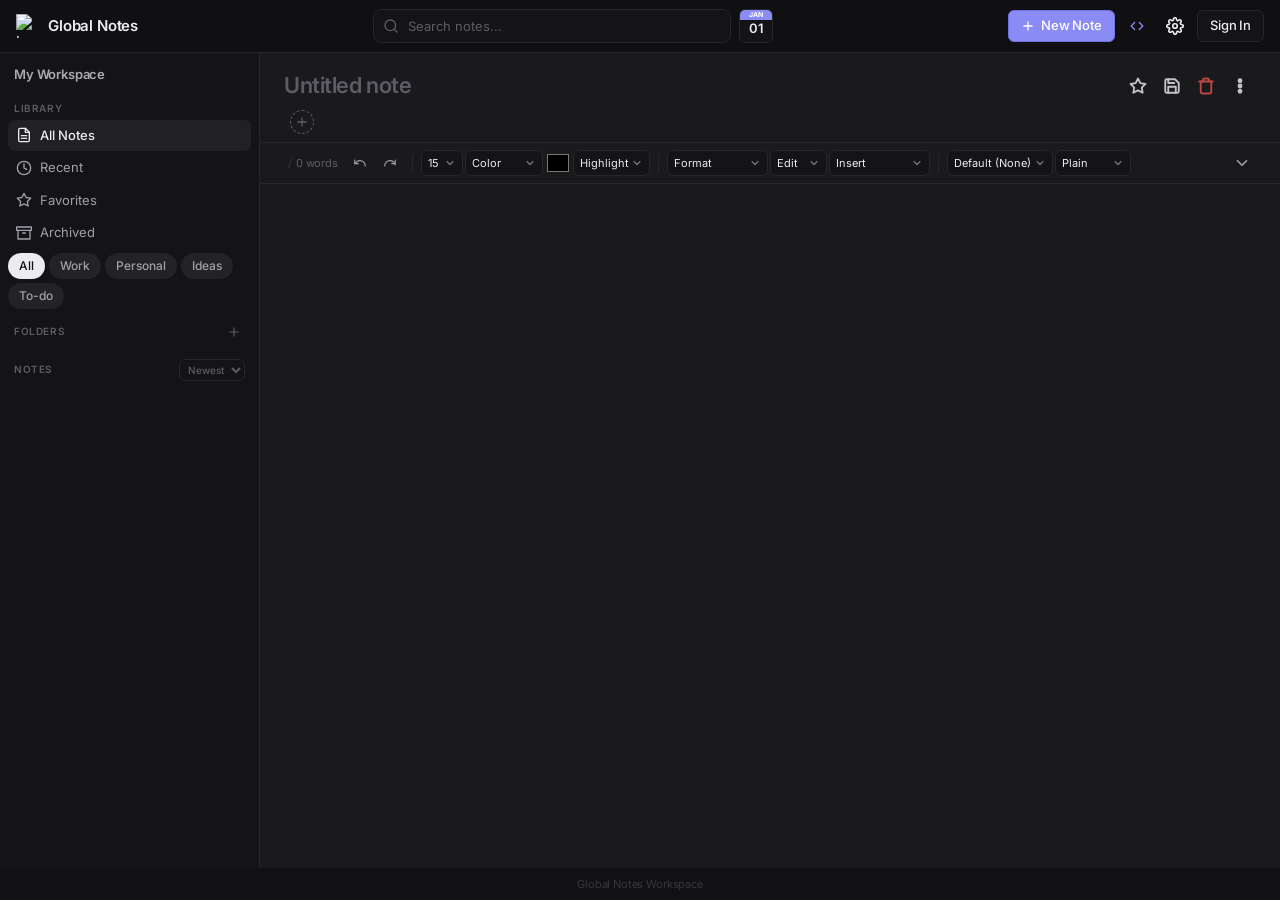
==== index.html @ 5d0c45ff "Enhance Code Workspace: Premium UI upgrade, keyboard shortcuts, and P… (#88) * Enhance Code Workspac" ====
<!DOCTYPE html>
<html lang="en">

<head>
  <meta charset="UTF-8" />
  <meta name="viewport" content="width=device-width, initial-scale=1" />
  <title>Global Notes Workspace</title>
  <link rel="preconnect" href="https://fonts.googleapis.com">
  <link rel="preconnect" href="https://fonts.gstatic.com" crossorigin>
  <link href="https://fonts.googleapis.com/css2?family=Inter:wght@300;400;500;600;700&display=swap" rel="stylesheet">
  <link rel="stylesheet" href="CSS/index.css?v=5.1" />
  <link rel="stylesheet" href="CSS/tagManager.css" />
  <link rel="stylesheet" href="CSS/footer.css" />
  <link rel="manifest" href="/manifest.json">

  <meta name="google-site-verification" content="WbUo_0T0kC4YmSlPrwLvwl-ez09WyeheFaD1YThQZqY" />
  <meta name="description"
    content="Global Notes Workspace - A powerful, offline-capable workspace for organizing your thoughts, notes, and ideas.">
  <meta name="keywords" content="notes, workspace, productivity, offline notes, organization">
  <meta name="author" content="Global Notes Workspace">
  <meta name="theme-color" content="#191919">

  <meta property="og:type" content="website">
  <meta property="og:url" content="https://global-notes-workspace.vercel.app/">
  <meta property="og:title" content="Global Notes Workspace">
  <meta property="og:description" content="A simple, powerful workspace for your thoughts. Designed for productivity.">
  <meta property="og:image" content="https://global-notes-workspace.vercel.app/assets/images/logo.png">
  <meta property="twitter:card" content="summary_large_image">

  <script>
    if (window.location.hostname === '0.0.0.0') {
      window.location.hostname = 'localhost';
    }
  </script>
</head>

<body>
  <!-- Overlay for mobile sidebar -->
  <div class="sidebar-overlay" id="sidebar-overlay"></div>

  <!-- ═══ HEADER ═══ -->
  <header class="app-header">
    <nav class="navbar">
      <!-- Left: Toggle + Brand -->
      <div class="navbar-left">
        <button class="btn ghost icon-only mobile-toggle" id="sidebar-toggle" aria-label="Toggle Menu">
          <svg class="icon" viewBox="0 0 24 24" fill="none" stroke="currentColor" stroke-width="2"
            stroke-linecap="round">
            <line x1="3" y1="12" x2="21" y2="12"></line>
            <line x1="3" y1="6" x2="21" y2="6"></line>
            <line x1="3" y1="18" x2="21" y2="18"></line>
          </svg>
        </button>
        <div class="brand">
          <img src="assets/images/logo.png" alt="Logo" class="logo-img" />
          <span class="brand-name">Global Notes</span>
        </div>
      </div>

      <!-- Center: Search -->
      <div class="navbar-center">
        <div class="search-container">
          <svg class="search-icon" viewBox="0 0 24 24" fill="none" stroke="currentColor" stroke-width="2"
            stroke-linecap="round">
            <circle cx="11" cy="11" r="8"></circle>
            <line x1="21" y1="21" x2="16.65" y2="16.65"></line>
          </svg>
          <input type="search" id="search" class="search-input" placeholder="Search notes..."
            aria-label="Search notes" />
        </div>
        <div class="date-filter smart-calendar-container" id="search-date-filter">
          <button class="calendar-icon-btn" id="calendar-toggle" aria-label="Toggle calendar">
            <div class="cal-icon-header" id="cal-icon-month">JAN</div>
            <div class="cal-icon-body" id="cal-icon-day">01</div>
          </button>
          <input type="date" id="date-filter" class="date-filter-input" aria-label="Filter by date" />
          <div class="smart-calendar-popup hidden" id="smart-calendar">
            <div class="real-time-date-display" id="real-time-date-display"></div>
            <div class="calendar-header">
              <button class="cal-nav-btn" id="cal-prev" aria-label="Previous month">&larr;</button>
              <span class="cal-current-month" id="cal-month-year">March 2026</span>
              <button class="cal-nav-btn" id="cal-next" aria-label="Next month">&rarr;</button>
            </div>
            <div class="calendar-grid" id="calendar-grid"></div>
            <div class="calendar-footer">
              <button class="btn tiny ghost" id="cal-today">Today</button>
              <button class="btn tiny ghost" id="clear-date">Clear</button>
            </div>
          </div>
        </div>
      </div>

      <!-- Right: Actions + Profile -->
      <div class="navbar-right">
        <button class="btn primary" id="new-note">
          <svg class="icon" viewBox="0 0 24 24" fill="none" stroke="currentColor" stroke-width="2.5"
            stroke-linecap="round" style="width:14px;height:14px;">
            <line x1="12" y1="5" x2="12" y2="19"></line>
            <line x1="5" y1="12" x2="19" y2="12"></line>
          </svg>
          <span class="btn-text">New Note</span>
        </button>

        <a href="HTML/code-workspace.html" class="btn ghost icon-only" id="nav-code" title="Code Workspace">
          <svg class="icon" viewBox="0 0 24 24" fill="none" stroke="currentColor" stroke-width="2.5"
            stroke-linecap="round" style="width:14px;height:14px;">
            <polyline points="16 18 22 12 16 6"></polyline>
            <polyline points="8 6 2 12 8 18"></polyline>
          </svg>
        </a>

        <!-- Preferences -->
        <div class="dropdown-wrapper" id="preferences-dropdown-wrapper">
          <button class="btn ghost icon-only" id="preferences-toggle" title="Settings" aria-label="Settings">
            <svg class="icon" viewBox="0 0 24 24" fill="none" stroke="currentColor" stroke-width="2"
              stroke-linecap="round">
              <circle cx="12" cy="12" r="3"></circle>
              <path
                d="M19.4 15a1.65 1.65 0 0 0 .33 1.82l.06.06a2 2 0 0 1 0 2.83 2 2 0 0 1-2.83 0l-.06-.06a1.65 1.65 0 0 0-1.82-.33 1.65 1.65 0 0 0-1 1.51V21a2 2 0 0 1-2 2 2 2 0 0 1-2-2v-.09A1.65 1.65 0 0 0 9 19.4a1.65 1.65 0 0 0-1.82.33l-.06.06a2 2 0 0 1-2.83 0 2 2 0 0 1 0-2.83l.06-.06a1.65 1.65 0 0 0 .33-1.82 1.65 1.65 0 0 0-1.51-1H3a2 2 0 0 1-2-2 2 2 0 0 1 2-2h.09A1.65 1.65 0 0 0 4.6 9a1.65 1.65 0 0 0-.33-1.82l-.06-.06a2 2 0 0 1 0-2.83 2 2 0 0 1 2.83 0l.06.06a1.65 1.65 0 0 0 1.82.33H9a1.65 1.65 0 0 0 1-1.51V3a2 2 0 0 1 2-2 2 2 0 0 1 2 2v.09a1.65 1.65 0 0 0 1 1.51 1.65 1.65 0 0 0 1.82-.33l.06-.06a2 2 0 0 1 2.83 0 2 2 0 0 1 0 2.83l-.06.06a1.65 1.65 0 0 0-.33 1.82V9a1.65 1.65 0 0 0 1.51 1H21a2 2 0 0 1 2 2 2 2 0 0 1-2 2h-.09a1.65 1.65 0 0 0-1.51 1z">
              </path>
            </svg>
          </button>
          <div class="dropdown-menu hidden" id="preferences-menu">
            <div class="dropdown-header">Preferences</div>
            <div class="dropdown-section">
              <label class="dropdown-label">Theme</label>
              <div class="theme-options-grid">
                <button class="theme-option active" data-value="amoled-dark" title="AMOLED Dark">
                  <span class="theme-check">&check;</span>
                  <span class="theme-name">Dark</span>
                </button>
                <button class="theme-option" data-value="nature-green" title="Purple Nature">
                  <span class="theme-check">&check;</span>
                  <span class="theme-name">Nature</span>
                </button>
                <button class="theme-option" data-value="corporate-gray" title="Midnight Professional">
                  <span class="theme-check">&check;</span>
                  <span class="theme-name">Midnight</span>
                </button>
                <button class="theme-option" data-value="minimal-white" title="Minimal White">
                  <span class="theme-check">&check;</span>
                  <span class="theme-name">White</span>
                </button>
              </div>
              <select id="theme-selector" class="hidden" aria-label="UI Theme">
                <option value="amoled-dark">AMOLED Dark</option>
                <option value="nature-green">Purple Nature</option>
                <option value="corporate-gray">Midnight Professional</option>
                <option value="minimal-white">Minimal White</option>
              </select>
            </div>
            <div class="dropdown-divider"></div>
            <div class="dropdown-section">
              <div class="toggle-row">
                <label for="auto-save-toggle" class="dropdown-label">Auto Save</label>
                <label class="toggle-switch" for="auto-save-toggle">
                  <input type="checkbox" id="auto-save-toggle">
                  <span class="toggle-slider"></span>
                </label>
              </div>
            </div>
          </div>
        </div>

        <!-- Profile / Auth -->
        <div class="auth-wrapper">
          <button class="btn secondary" id="login">Sign In</button>
          <div class="profile-dropdown-wrapper hidden" id="user-pill">
            <button class="profile-avatar-btn" id="profile-toggle">
              <img id="header-avatar" class="header-avatar"
                src="data:image/svg+xml,%3Csvg xmlns='http://www.w3.org/2000/svg' width='32' height='32' viewBox='0 0 24 24' fill='none' stroke='%236366f1' stroke-width='2'%3E%3Ccircle cx='12' cy='7' r='4'/%3E%3Cpath d='M20 21v-2a4 4 0 0 0-4-4H8a4 4 0 0 0-4 4v2'/%3E%3C/svg%3E"
                alt="Profile" />
            </button>
            <div class="dropdown-menu hidden" id="profile-menu">
              <div class="dropdown-header user-info">
                <span class="user-name-display" id="user-name"></span>
                <span class="user-role">Free Plan</span>
              </div>
              <div class="dropdown-divider"></div>
              <button class="dropdown-item" id="open-profile-modal">
                <svg class="icon" viewBox="0 0 24 24" fill="none" stroke="currentColor" stroke-width="2"
                  stroke-linecap="round">
                  <path d="M20 21v-2a4 4 0 0 0-4-4H8a4 4 0 0 0-4 4v2"></path>
                  <circle cx="12" cy="7" r="4"></circle>
                </svg>
                Profile Settings
              </button>
              <div class="dropdown-divider"></div>
              <button class="dropdown-item danger-text" id="logout">
                <svg class="icon" viewBox="0 0 24 24" fill="none" stroke="currentColor" stroke-width="2"
                  stroke-linecap="round">
                  <path d="M9 21H5a2 2 0 0 1-2-2V5a2 2 0 0 1 2-2h4"></path>
                  <polyline points="16 17 21 12 16 7"></polyline>
                  <line x1="21" y1="12" x2="9" y2="12"></line>
                </svg>
                Log Out
              </button>
            </div>
          </div>
        </div>
      </div>
    </nav>
  </header>

  <!-- ═══ MAIN LAYOUT ═══ -->
  <main class="layout">
    <!-- ─── SIDEBAR ─── -->
    <aside class="app-sidebar" id="app-sidebar">
      <div class="sidebar-header">
        <div class="sidebar-top-row">
          <span class="user-workspace-name">My Workspace</span>
          <button class="btn ghost icon-only mobile-close" id="sidebar-close" aria-label="Close sidebar">
            <svg class="icon" viewBox="0 0 24 24" fill="none" stroke="currentColor" stroke-width="2"
              stroke-linecap="round">
              <line x1="18" y1="6" x2="6" y2="18"></line>
              <line x1="6" y1="6" x2="18" y2="18"></line>
            </svg>
          </button>
        </div>
      </div>

      <!-- Library -->
      <div class="sidebar-section library-section">
        <div class="section-header">
          <span class="section-title">Library</span>
        </div>
        <ul class="library-list">
          <li class="library-item active" id="nav-all-notes">
            <button class="library-btn" title="All Notes">
              <svg class="library-icon" viewBox="0 0 24 24" fill="none" stroke="currentColor" stroke-width="2"
                stroke-linecap="round" stroke-linejoin="round">
                <path d="M14 2H6a2 2 0 0 0-2 2v16a2 2 0 0 0 2 2h12a2 2 0 0 0 2-2V8z"></path>
                <polyline points="14 2 14 8 20 8"></polyline>
                <line x1="16" y1="13" x2="8" y2="13"></line>
                <line x1="16" y1="17" x2="8" y2="17"></line>
              </svg>
              <span>All Notes</span>
            </button>
          </li>
          <li class="library-item" id="nav-recent">
            <button class="library-btn" title="Recent">
              <svg class="library-icon" viewBox="0 0 24 24" fill="none" stroke="currentColor" stroke-width="2"
                stroke-linecap="round" stroke-linejoin="round">
                <circle cx="12" cy="12" r="10"></circle>
                <polyline points="12 6 12 12 16 14"></polyline>
              </svg>
              <span>Recent</span>
            </button>
          </li>
          <li class="library-item" id="nav-favorites">
            <button class="library-btn" title="Favorites">
              <svg class="library-icon" viewBox="0 0 24 24" fill="none" stroke="currentColor" stroke-width="2"
                stroke-linecap="round" stroke-linejoin="round">
                <polygon
                  points="12 2 15.09 8.26 22 9.27 17 14.14 18.18 21.02 12 17.77 5.82 21.02 7 14.14 2 9.27 8.91 8.26 12 2">
                </polygon>
              </svg>
              <span>Favorites</span>
            </button>
          </li>
          <li class="library-item" id="nav-archived">
            <button class="library-btn" title="Archived">
              <svg class="library-icon" viewBox="0 0 24 24" fill="none" stroke="currentColor" stroke-width="2"
                stroke-linecap="round" stroke-linejoin="round">
                <path d="M21 8v13H3V8"></path>
                <path d="M1 3h22v5H1z"></path>
                <path d="M10 12h4"></path>
              </svg>
              <span>Archived</span>
            </button>
          </li>
        </ul>
      </div>

      <!-- Filter Chips (moved from header) -->
      <div class="sidebar-section filters-section">
        <div class="filters">
          <button class="chip active" data-filter="all" aria-pressed="true">All</button>
          <button class="chip" data-filter="work">Work</button>
          <button class="chip" data-filter="personal">Personal</button>
          <button class="chip" data-filter="ideas">Ideas</button>
          <button class="chip" data-filter="todo">To-do</button>
        </div>
      </div>

      <!-- Folders -->
      <div class="sidebar-section folders-section">
        <div class="section-header">
          <span class="section-title">Folders</span>
          <button class="folder-create-btn" id="create-folder" title="New Folder" aria-label="New Folder">
            <svg viewBox="0 0 24 24" fill="none" stroke="currentColor" stroke-width="2" stroke-linecap="round"
              stroke-linejoin="round" style="width:14px;height:14px;">
              <line x1="12" y1="5" x2="12" y2="19"></line>
              <line x1="5" y1="12" x2="19" y2="12"></line>
            </svg>
          </button>
        </div>
        <ul class="folders-list" id="folders-list"></ul>
      </div>

      <!-- Notes List -->
      <div class="sidebar-section notes-section">
        <div class="section-header">
          <span class="section-title">Notes</span>
          <select id="sort" class="sort-select" aria-label="Sort notes">
            <option value="updated-desc">Newest</option>
            <option value="updated-asc">Oldest</option>
            <option value="title-asc">A &rarr; Z</option>
            <option value="title-desc">Z &rarr; A</option>
          </select>
        </div>
        <ul class="notes-list" id="notes-list"></ul>
      </div>

      <div class="sidebar-resizer" id="sidebar-resizer"></div>
    </aside>

    <!-- ─── EDITOR ─── -->
    <section class="editor">
      <!-- Editor Header -->
      <div class="editor-header">
        <input type="text" class="title-input" id="title" placeholder="Untitled note" aria-label="Note title" />
        <div class="editor-header-actions">
          <button class="btn ghost icon-only" id="toggle-favorite" aria-label="Toggle favorite" title="Favorite">
            <svg class="icon" viewBox="0 0 24 24" fill="none" stroke="currentColor" stroke-width="2"
              stroke-linecap="round" stroke-linejoin="round">
              <polygon
                points="12 2 15.09 8.26 22 9.27 17 14.14 18.18 21.02 12 17.77 5.82 21.02 7 14.14 2 9.27 8.91 8.26 12 2">
              </polygon>
            </svg>
          </button>
          <button class="btn ghost icon-only" id="save-note" aria-label="Save note" title="Save">
            <svg class="icon" viewBox="0 0 24 24" fill="none" stroke="currentColor" stroke-width="2"
              stroke-linecap="round">
              <path d="M19 21H5a2 2 0 0 1-2-2V5a2 2 0 0 1 2-2h11l5 5v11a2 2 0 0 1-2 2z"></path>
              <polyline points="17 21 17 13 7 13 7 21"></polyline>
              <polyline points="7 3 7 8 15 8"></polyline>
            </svg>
          </button>
          <button class="btn ghost icon-only danger-text" id="delete-note-main" aria-label="Delete note" title="Delete">
            <svg class="icon" viewBox="0 0 24 24" fill="none" stroke="currentColor" stroke-width="2"
              stroke-linecap="round">
              <polyline points="3 6 5 6 21 6" />
              <path d="M19 6v14a2 2 0 0 1-2 2H7a2 2 0 0 1-2-2V6m3 0V4a2 2 0 0 1 2-2h4a2 2 0 0 1 2 2v2" />
            </svg>
          </button>
          <!-- Overflow Menu -->
          <div class="overflow-wrapper">
            <button class="btn ghost icon-only overflow-trigger" aria-label="More actions" title="More">
              <svg class="icon" viewBox="0 0 24 24" fill="currentColor">
                <circle cx="12" cy="5" r="2"></circle>
                <circle cx="12" cy="12" r="2"></circle>
                <circle cx="12" cy="19" r="2"></circle>
              </svg>
            </button>
            <div class="overflow-menu hidden">
              <!-- AI Quick Popover -->
              <div class="editor-quick-tool" id="editor-ai-tool">
                <button class="overflow-item" id="editor-ai-trigger">
                  <svg class="overflow-item-icon" viewBox="0 0 24 24" fill="currentColor">
                    <path
                      d="M12 2.5C12 2.5 13.5 7.5 17 9C13.5 10.5 12 15.5 12 15.5C12 15.5 10.5 10.5 7 9C10.5 7.5 12 2.5 12 2.5Z" />
                  </svg>
                  AI Assistant
                </button>
              </div>
              <!-- Mail Quick Popover -->
              <div class="editor-quick-tool" id="editor-mail-tool">
                <button class="overflow-item" id="editor-mail-trigger">
                  <svg class="overflow-item-icon" viewBox="0 0 24 24" fill="none" stroke="currentColor"
                    stroke-width="2">
                    <rect x="2" y="4" width="20" height="16" rx="3" />
                    <path d="m22 7-8.97 5.7a1.94 1.94 0 0 1-2.06 0L2 7" />
                  </svg>
                  Mail Writer
                </button>
              </div>
              <div class="overflow-divider"></div>
              <button class="overflow-item" id="share-note">
                <svg class="overflow-item-icon" viewBox="0 0 24 24" fill="none" stroke="currentColor" stroke-width="2"
                  stroke-linecap="round">
                  <circle cx="18" cy="5" r="3" />
                  <circle cx="6" cy="12" r="3" />
                  <circle cx="18" cy="19" r="3" />
                  <line x1="8.59" y1="13.51" x2="15.42" y2="17.49" />
                  <line x1="15.41" y1="6.51" x2="8.59" y2="10.49" />
                </svg>
                Share
              </button>
              <button class="overflow-item" id="duplicate-note">
                <svg class="overflow-item-icon" viewBox="0 0 24 24" fill="none" stroke="currentColor" stroke-width="2"
                  stroke-linecap="round">
                  <rect x="9" y="9" width="13" height="13" rx="2" />
                  <path d="M5 15H4a2 2 0 0 1-2-2V4a2 2 0 0 1 2-2h9a2 2 0 0 1 2 2v1" />
                </svg>
                Duplicate
              </button>
              <button class="overflow-item" id="export">
                <svg class="overflow-item-icon" viewBox="0 0 24 24" fill="none" stroke="currentColor" stroke-width="2"
                  stroke-linecap="round">
                  <path d="M21 15v4a2 2 0 0 1-2 2H5a2 2 0 0 1-2-2v-4" />
                  <polyline points="7 10 12 15 17 10" />
                  <line x1="12" y1="15" x2="12" y2="3" />
                </svg>
                Export
              </button>
              <div class="overflow-divider"></div>
              <button class="overflow-item danger" id="delete-note">
                <svg class="overflow-item-icon" viewBox="0 0 24 24" fill="none" stroke="currentColor" stroke-width="2"
                  stroke-linecap="round">
                  <polyline points="3 6 5 6 21 6" />
                  <path d="M19 6v14a2 2 0 0 1-2 2H7a2 2 0 0 1-2-2V6m3 0V4a2 2 0 0 1 2-2h4a2 2 0 0 1 2 2v2" />
                </svg>
                Delete
              </button>
            </div>
          </div>
        </div>
      </div>

      <!-- Tags Row -->
      <div class="editor-tags">
        <div class="tags-chips" id="tags"></div>
        <div class="tag-manager-container">
          <button class="circular" id="add-tag-btn" aria-label="Add tag" title="Add tag">
            <svg class="icon" style="width:14px;height:14px;" viewBox="0 0 24 24" fill="none" stroke="currentColor"
              stroke-width="2" stroke-linecap="round">
              <line x1="12" y1="5" x2="12" y2="19"></line>
              <line x1="5" y1="12" x2="19" y2="12"></line>
            </svg>
          </button>
          <div id="tag-menu" class="tag-menu-popover hidden">
            <div class="tag-menu-header">
              <input type="text" id="tag-search" placeholder="Search tags..." aria-label="Search tags"
                autocomplete="off">
            </div>
            <div class="tag-menu-list" id="tag-menu-list"></div>
            <div class="tag-menu-footer">
              <button class="btn tiny ghost full-width" id="create-new-tag-btn">+ Create new label</button>
            </div>
          </div>
        </div>
      </div>

      <!-- Formatting Toolbar -->
      <div class="editor-toolbar" aria-label="Formatting controls">
        <div class="toolbar-metadata">
          <span id="metadata-time" class="metadata-item"></span>
          <span class="metadata-divider">/</span>
          <span id="metadata-count" class="metadata-item">0 words</span>
        </div>
        <div class="toolbar-controls">
          <div class="toolbar-group">
            <button class="toolbar-btn" id="edit-undo" type="button" aria-label="Undo" title="Undo">
              <svg viewBox="0 0 24 24" fill="none" stroke="currentColor" stroke-width="2" stroke-linecap="round"
                style="width:14px;height:14px;">
                <path d="M3 7v6h6"></path>
                <path d="M21 17a9 9 0 0 0-9-9 9 9 0 0 0-6 2.3L3 13"></path>
              </svg>
            </button>
            <button class="toolbar-btn" id="edit-redo" type="button" aria-label="Redo" title="Redo">
              <svg viewBox="0 0 24 24" fill="none" stroke="currentColor" stroke-width="2" stroke-linecap="round"
                style="width:14px;height:14px;">
                <path d="M21 7v6h-6"></path>
                <path d="M3 17a9 9 0 0 1 9-9 9 9 0 0 1 6 2.3l3 4.7"></path>
              </svg>
            </button>
          </div>
          <div class="toolbar-divider"></div>
          <div class="toolbar-group">
            <select id="text-size" class="select tiny" aria-label="Text size">
              <option value="12">12</option>
              <option value="13">13</option>
              <option value="14">14</option>
              <option value="15" selected>15</option>
              <option value="16">16</option>
              <option value="18">18</option>
              <option value="20">20</option>
              <option value="24">24</option>
            </select>
            <select id="text-color" class="select tiny" aria-label="Text color">
              <option value="" selected>Color</option>
              <option value="#000000">Black</option>
              <option value="#2d3436">Dark gray</option>
              <option value="#ff6b6b">Red</option>
              <option value="#45b7d1">Blue</option>
              <option value="#96ceb4">Green</option>
              <option value="#dda0dd">Purple</option>
            </select>
            <input type="color" id="custom-text-color" class="color-picker-tiny" title="Custom color" />
            <select id="highlight-color" class="select tiny" aria-label="Highlight">
              <option value="" selected>Highlight</option>
              <option value="#FFFF00">Yellow</option>
              <option value="#39FF14">Green</option>
              <option value="#00FFFF">Cyan</option>
              <option value="#FF00FF">Magenta</option>
              <option value="#FF5F1F">Orange</option>
              <option value="#FF69B4">Pink</option>
            </select>
          </div>
          <div class="toolbar-divider"></div>
          <div class="toolbar-group">
            <select id="format-action" class="select tiny" aria-label="Format">
              <option value="">Format</option>
              <option value="bold">Bold</option>
              <option value="italic">Italic</option>
              <option value="underline">Underline</option>
              <option value="strikethrough">Strikethrough</option>
              <option value="alignLeft">Align Left</option>
              <option value="alignCenter">Align Center</option>
              <option value="alignRight">Align Right</option>
              <option value="bullet">Bullet List</option>
            </select>
            <select id="edit-action" class="select tiny" aria-label="Edit">
              <option value="">Edit</option>
              <option value="cut">Cut</option>
              <option value="copy">Copy</option>
              <option value="paste">Paste</option>
            </select>
            <select id="insert-action" class="select tiny" aria-label="Insert">
              <option value="">Insert</option>
              <option value="photo-video">Photo / Video</option>
              <option value="audio">Audio</option>
              <option value="file">File</option>
              <option value="sketch">Sketch</option>
              <option value="shapes">Shapes</option>
              <option value="table">Table</option>
            </select>
          </div>
          <div class="toolbar-divider"></div>
          <div class="toolbar-group">
            <select id="note-theme" class="select tiny" aria-label="Card theme">
              <option value="">Default (None)</option>
              <option value="classic-blue">Classic Blue</option>
              <option value="elegant-purple">Elegant Purple</option>
              <option value="forest-green">Forest Green</option>
              <option value="sunset-orange">Sunset Orange</option>
              <option value="ocean-teal">Ocean Teal</option>
              <option value="rose-gold">Rose Gold</option>
              <option value="slate-gray">Slate Gray</option>
              <option value="crimson-red">Crimson Red</option>
            </select>
            <select id="editor-pattern" class="select tiny" aria-label="Editor background">
              <option value="plain">Plain</option>
              <option value="lined">Lined</option>
              <option value="grid">Grid</option>
              <option value="dotted">Dotted</option>
              <option value="blueprint">Blueprint</option>
              <option value="sunset">Sunset</option>
              <option value="mint">Mint</option>
              <option value="lavender">Lavender</option>
            </select>
          </div>
          <input type="file" id="media-upload-input" accept="image/*,video/*" hidden />
          <input type="file" id="file-upload-input" hidden />
        </div>
        <button class="toolbar-btn toolbar-toggle-btn" id="toolbar-toggle" aria-label="Toggle toolbar">
          <svg class="icon toggle-icon" viewBox="0 0 24 24" fill="none" stroke="currentColor" stroke-width="2.5"
            stroke-linecap="round" stroke-linejoin="round">
            <polyline points="6 9 12 15 18 9"></polyline>
          </svg>
        </button>
      </div>

      <!-- Editor Body -->
      <div class="editor-body">
        <div id="content" class="editor-content content-input" contenteditable="true" role="textbox"
          aria-label="Note content" aria-multiline="true" data-pattern="plain"></div>
      </div>

      <!-- AI Popover (positioned relative to editor) -->
      <div class="editor-tool-popover" id="editor-ai-popover">
        <div class="editor-tool-popover-header">
          <span>AI Assistant</span>
          <button class="editor-tool-popover-close" data-close="editor-ai-popover" aria-label="Close">&times;</button>
        </div>
        <textarea id="editor-ai-prompt" class="editor-tool-input"
          placeholder="Ask AI to write, summarize, or explain..." rows="3"></textarea>
        <button class="editor-tool-generate-btn" id="editor-ai-generate-btn">
          <svg viewBox="0 0 24 24" fill="currentColor" style="width:12px;height:12px;">
            <path
              d="M12 2.5C12 2.5 13.5 7.5 17 9C13.5 10.5 12 15.5 12 15.5C12 15.5 10.5 10.5 7 9C10.5 7.5 12 2.5 12 2.5Z" />
          </svg>
          Generate
        </button>
      </div>
      <div class="editor-tool-popover" id="editor-mail-popover">
        <div class="editor-tool-popover-header">
          <span>Mail Writer</span>
          <button class="editor-tool-popover-close" data-close="editor-mail-popover" aria-label="Close">&times;</button>
        </div>
        <input type="email" id="editor-mail-sender" class="editor-tool-input editor-tool-input-sm"
          placeholder="Your Email" />
        <input type="email" id="editor-mail-recipient" class="editor-tool-input editor-tool-input-sm"
          placeholder="Recipient Email" />
        <textarea id="editor-mail-prompt" class="editor-tool-input" placeholder="What is this email about?"
          rows="3"></textarea>
        <button class="editor-tool-generate-btn" id="editor-mail-generate-btn">
          <svg viewBox="0 0 24 24" fill="none" stroke="currentColor" stroke-width="2.5" stroke-linecap="round"
            style="width:12px;height:12px;">
            <path d="M22 2L11 13M22 2l-7 20-4-9-9-4 20-7z" />
          </svg>
          Draft in Gmail
        </button>
      </div>
    </section>
  </main>

  <!-- ═══ MODALS ═══ -->

  <!-- Profile Modal -->
  <dialog id="profile-modal" class="modal">
    <div class="modal-content">
      <div class="modal-header">
        <h2>User Profile</h2>
        <button class="btn-icon close-modal" aria-label="Close">&times;</button>
      </div>
      <div class="profile-body">
        <div class="profile-header">
          <div class="avatar-wrapper">
            <img id="profile-avatar-large"
              src="data:image/svg+xml,%3Csvg xmlns='http://www.w3.org/2000/svg' width='80' height='80' viewBox='0 0 24 24' fill='none' stroke='%236366f1' stroke-width='1.5'%3E%3Ccircle cx='12' cy='7' r='4'/%3E%3Cpath d='M20 21v-2a4 4 0 0 0-4-4H8a4 4 0 0 0-4 4v2'/%3E%3C/svg%3E"
              alt="Avatar" class="profile-avatar-large">
            <button class="btn tiny secondary" id="change-avatar-btn">Change</button>
            <input type="file" id="avatar-upload" accept="image/*" hidden>
          </div>
          <div class="profile-info">
            <h3 id="profile-username"></h3>
            <span class="member-since" id="member-since">Joined: March 2026</span>
          </div>
        </div>
        <div class="stats-grid">
          <div class="stat-card">
            <span class="stat-value" id="stat-total-notes">0</span>
            <span class="stat-label">Total Notes</span>
          </div>
          <div class="stat-card">
            <span class="stat-value" id="stat-words">0</span>
            <span class="stat-label">Words Written</span>
          </div>
          <div class="stat-card">
            <span class="stat-value" id="stat-last-active">Never</span>
            <span class="stat-label">Last Active</span>
          </div>
        </div>
      </div>
    </div>
  </dialog>

  <!-- Audio Recorder Modal -->
  <dialog id="audio-modal" class="modal">
    <div class="modal-content">
      <div class="modal-header">
        <h2>Record Audio</h2>
        <button class="btn-icon close-modal">&times;</button>
      </div>
      <div class="audio-body">
        <div class="audio-visualizer" id="audio-visualizer">
          <div class="wave"></div>
          <div class="wave"></div>
          <div class="wave"></div>
          <div class="wave"></div>
          <div class="wave"></div>
          <div class="wave"></div>
          <div class="wave"></div>
          <div class="wave"></div>
        </div>
        <div class="audio-controls">
          <button class="btn primary" id="start-record-btn">Record</button>
          <button class="btn danger" id="stop-record-btn" disabled>Stop</button>
        </div>
        <div class="audio-status" id="audio-status">Ready to record</div>
      </div>
      <div class="modal-footer">
        <button class="btn secondary close-modal">Cancel</button>
        <button class="btn primary" id="save-audio-btn" disabled>Insert Audio</button>
      </div>
    </div>
  </dialog>

  <!-- Sketch Pad Modal -->
  <dialog id="sketch-modal" class="modal large">
    <div class="modal-content">
      <div class="modal-header">
        <h2>Add Sketch</h2>
        <button class="btn-icon close-modal">&times;</button>
      </div>
      <div class="sketch-body">
        <canvas id="sketch-canvas" width="600" height="400"></canvas>
        <div class="sketch-tools">
          <button class="btn tiny active" id="tool-pen">Pen</button>
          <button class="btn tiny" id="tool-eraser">Eraser</button>
          <div class="divider-vertical"></div>
          <button class="btn tiny" id="sketch-undo" title="Undo">&larrhk;</button>
          <button class="btn tiny" id="sketch-redo" title="Redo">&rarrhk;</button>
          <div class="divider-vertical"></div>
          <input type="color" id="sketch-color" value="#000000" title="Color">
          <input type="range" id="sketch-size" min="1" max="20" value="2" title="Size">
          <button class="btn tiny danger" id="tool-clear">Clear</button>
        </div>
      </div>
      <div class="modal-footer">
        <button class="btn secondary close-modal">Cancel</button>
        <button class="btn primary" id="save-sketch-btn">Insert Sketch</button>
      </div>
    </div>
  </dialog>

  <!-- Shapes Modal -->
  <dialog id="shapes-modal" class="modal">
    <div class="modal-content">
      <div class="modal-header">
        <h2>Insert Shape</h2>
        <button class="btn-icon close-modal">&times;</button>
      </div>
      <div class="shapes-body">
        <div class="shapes-grid">
          <button class="shape-btn" data-shape="rectangle" aria-label="Rectangle">
            <svg viewBox="0 0 24 24" width="24" height="24">
              <rect x="3" y="5" width="18" height="14" rx="2" stroke="currentColor" fill="none" stroke-width="2" />
            </svg>
            <span>Rectangle</span>
          </button>
          <button class="shape-btn" data-shape="circle" aria-label="Circle">
            <svg viewBox="0 0 24 24" width="24" height="24">
              <circle cx="12" cy="12" r="9" stroke="currentColor" fill="none" stroke-width="2" />
            </svg>
            <span>Circle</span>
          </button>
          <button class="shape-btn" data-shape="triangle" aria-label="Triangle">
            <svg viewBox="0 0 24 24" width="24" height="24">
              <path d="M12 4L21 20H3L12 4Z" stroke="currentColor" fill="none" stroke-width="2" />
            </svg>
            <span>Triangle</span>
          </button>
          <button class="shape-btn" data-shape="star" aria-label="Star">
            <svg viewBox="0 0 24 24" width="24" height="24">
              <path d="M12 2L15.09 8.26L22 9.27L17 14.14L18.18 21.02L12 17.77L5.82 21.02L7 14.14L2 9.27L8.91 8.26L12 2Z"
                stroke="currentColor" fill="none" stroke-width="2" />
            </svg>
            <span>Star</span>
          </button>
          <button class="shape-btn" data-shape="arrow-right" aria-label="Arrow">
            <svg viewBox="0 0 24 24" width="24" height="24">
              <path d="M5 12H19M19 12L12 5M19 12L12 19" stroke="currentColor" fill="none" stroke-width="2"
                stroke-linecap="round" stroke-linejoin="round" />
            </svg>
            <span>Arrow</span>
          </button>
          <button class="shape-btn" data-shape="line" aria-label="Line">
            <svg viewBox="0 0 24 24" width="24" height="24">
              <line x1="3" y1="12" x2="21" y2="12" stroke="currentColor" stroke-width="2" stroke-linecap="round" />
            </svg>
            <span>Line</span>
          </button>
        </div>
      </div>
      <div class="modal-footer">
        <button class="btn secondary close-modal">Cancel</button>
      </div>
    </div>
  </dialog>

  <!-- Custom Tag Creation Modal -->
  <dialog id="custom-tag-modal" class="modal">
    <div class="modal-content">
      <div class="modal-header">
        <h2>Create new label</h2>
        <button class="btn-icon close-modal">&times;</button>
      </div>
      <div class="modal-body">
        <div class="form-group" style="display:flex;justify-content:center;margin-bottom:20px;">
          <span class="tag large" id="new-tag-preview">Label preview</span>
        </div>
        <div class="form-group">
          <label for="new-tag-name">Name</label>
          <input type="text" id="new-tag-name" class="form-input" placeholder="Label name" maxlength="20">
        </div>
        <div class="form-group">
          <label for="new-tag-desc">Description (optional)</label>
          <input type="text" id="new-tag-desc" class="form-input" placeholder="Description">
        </div>
        <div class="form-group">
          <label>Color</label>
          <div class="color-options" id="new-tag-colors"></div>
          <div class="custom-color-row">
            <input type="color" id="new-tag-color-picker">
            <span id="new-tag-color-hex">#000000</span>
          </div>
        </div>
      </div>
      <div class="modal-footer">
        <button class="btn secondary close-modal">Cancel</button>
        <button class="btn primary" id="save-new-tag-btn">Create label</button>
      </div>
    </div>
  </dialog>

  <!-- Share Modal -->
  <dialog id="share-modal" class="modal">
    <div class="modal-content">
      <div class="modal-header">
        <h2>Share Note</h2>
        <button class="btn-icon close-modal">&times;</button>
      </div>
      <div class="share-body">
        <p class="share-description">Share this note as text:</p>
        <a id="share-whatsapp" href="#" target="_blank" class="btn share-btn whatsapp">
          <span>&#x1F4AC;</span> Share on WhatsApp
        </a>
        <a id="share-email" href="#" class="btn share-btn email">
          <span>&#x2709;&#xFE0F;</span> Share via Email
        </a>
        <div class="share-divider"></div>
        <button id="share-copy-text" class="btn secondary full-width">
          <span>&#x1F4CB;</span> Copy Text to Clipboard
        </button>
      </div>
      <div class="modal-footer">
        <button class="btn secondary close-modal">Close</button>
      </div>
    </div>
  </dialog>

  <!-- Export Modal -->
  <dialog id="export-modal" class="modal">
    <div class="modal-content">
      <div class="modal-header">
        <h2>Export Notes</h2>
        <button class="btn-icon close-modal">&times;</button>
      </div>
      <div class="modal-body" style="display:flex;flex-direction:column;gap:12px;">
        <button class="btn secondary full-width" id="export-txt">Export as Text (.txt)</button>
        <button class="btn secondary full-width" id="export-md">Export as Markdown (.md)</button>
        <button class="btn secondary full-width" id="export-pdf">Export as PDF (Print)</button>
      </div>
      <div class="modal-footer">
        <button class="btn secondary close-modal">Cancel</button>
      </div>
    </div>
  </dialog>

  <!-- Confirm Dialog -->
  <dialog class="confirm-dialog" id="confirm-dialog">
    <div class="confirm-content">
      <h3 class="confirm-title" id="confirm-title">Delete Note</h3>
      <p class="confirm-message" id="confirm-message">Are you sure? This cannot be undone.</p>
      <div class="confirm-actions">
        <button class="btn secondary" id="confirm-cancel">Cancel</button>
        <button class="btn danger" id="confirm-ok">Delete</button>
      </div>
    </div>
  </dialog>

  <!-- Footer -->
  <footer class="global-footer">
    <p>Global Notes Workspace</p>
  </footer>

  <!-- Toast Container -->
  <div class="toast-container" id="toast-container"></div>

  <!-- Scripts -->
  <script src="https://cdn.jsdelivr.net/npm/@supabase/supabase-js@2/dist/umd/supabase.min.js"></script>
  <script type="text/javascript" src="JS/vendor/lz-string.min.js"></script>
  <script type="text/javascript" src="JS/vendor/qrcode.min.js"></script>
  <script type="module" src="JS/notesApp.js?v=3.1"></script>
  <script>
    if ('serviceWorker' in navigator) {
      navigator.serviceWorker.register('sw.js')
        .then(() => console.log('Service Worker Registered'))
        .catch((err) => console.log('SW Registration Failed', err));
    }
  </script>
</body>

</html>
---- CSS/index.css ----
/* ═══════════════════════════════════════════
   Global Notes Workspace — Design System v5
   ═══════════════════════════════════════════ */

/* ── Reset ── */
*,
*::before,
*::after {
  box-sizing: border-box;
  margin: 0;
  padding: 0;
}

img,
svg {
  max-width: 100%;
  vertical-align: middle;
}

img:not([draggable]),
svg:not([draggable]) {
  user-select: none;
  -webkit-user-drag: none;
}

button {
  cursor: pointer;
  font: inherit;
  border: none;
  background: none;
}

input,
textarea,
select {
  font: inherit;
}

ul,
ol {
  list-style: none;
}

.hidden {
  display: none !important;
}

/* ── Theme: Dark (Default) ── */
:root,
html,
html[data-theme="amoled-dark"] {
  --bg: #111113;
  --bg-rgb: 17, 17, 19;
  --surface: #1a1a1d;
  --surface-rgb: 26, 26, 29;
  --surface-2: #141416;
  --surface-2-rgb: 20, 20, 22;
  --surface-3: #232326;
  --surface-hover: #28282c;
  --active-bg: rgba(145, 145, 160, 0.1);
  --primary: #8b8bf5;
  --primary-strong: #7171e8;
  --primary-light: #a5a5f7;
  --primary-glow: rgba(139, 139, 245, 0.15);
  --text: #ececef;
  --text-dim: #a0a0ab;
  --text-muted: #5c5c66;
  --border: #27272b;
  --border-light: #333338;
  --accent: #e5a235;
  --danger: #e5534b;
  --success: #3fb950;
  --shadow-sm: 0 1px 2px rgba(0, 0, 0, 0.5);
  --shadow: 0 4px 12px rgba(0, 0, 0, 0.45);
  --shadow-lg: 0 10px 30px rgba(0, 0, 0, 0.55);
  --radius: 8px;
  --radius-sm: 6px;
  --radius-lg: 12px;
  --font-sans: 'Inter', system-ui, -apple-system, sans-serif;
  --transition-fast: 0.15s ease;
  --transition-smooth: 0.2s ease;
  --sidebar-width: 260px;
  --header-height: 52px;
}

/* ── Theme: Professional Light ── */
html[data-theme="professional-light"] {
  --bg: #ffffff;
  --bg-rgb: 255, 255, 255;
  --surface: #ffffff;
  --surface-rgb: 255, 255, 255;
  --surface-2: #f7f7f8;
  --surface-2-rgb: 247, 247, 248;
  --surface-3: #eeeeef;
  --surface-hover: #e8e8ea;
  --active-bg: rgba(100, 100, 120, 0.07);
  --text: #1a1a1e;
  --text-dim: #555560;
  --text-muted: #91919a;
  --primary: #5b5bd6;
  --primary-strong: #4747c2;
  --primary-light: #7272e0;
  --primary-glow: rgba(91, 91, 214, 0.12);
  --border: #e5e5e8;
  --border-light: #d0d0d5;
  --accent: #d4920a;
  --danger: #e5534b;
  --success: #2da44e;
  --shadow-sm: 0 1px 2px rgba(0, 0, 0, 0.06);
  --shadow: 0 2px 8px rgba(0, 0, 0, 0.08);
  --shadow-lg: 0 8px 24px rgba(0, 0, 0, 0.1);
}

/* ── Theme: Nature (Purple Edition) ── */
html[data-theme="nature-green"] {
  --bg: #faf9ff;
  --bg-rgb: 250, 249, 255;
  --surface: #ffffff;
  --surface-rgb: 255, 255, 255;
  --surface-2: #f3f1ff;
  --surface-2-rgb: 243, 241, 255;
  --surface-3: #e9e4ff;
  --surface-hover: #dfdaff;
  --text: #1e1b4b;
  --text-dim: #4338ca;
  --text-muted: #6366f1;
  --primary: #9333ea;
  --primary-strong: #7e22ce;
  --primary-light: #a855f7;
  --primary-glow: rgba(147, 51, 234, 0.12);
  --border: #ddd9ff;
  --border-light: #cecaf7;
  --accent: #d4920a;
  --danger: #d1242f;
  --success: #2da44e;
  --shadow-sm: 0 1px 2px rgba(0, 0, 0, 0.04);
  --shadow: 0 2px 8px rgba(0, 0, 0, 0.05);
  --shadow-lg: 0 8px 24px rgba(0, 0, 0, 0.07);
}

/* ── Theme: Midnight Professional (Deep Blue) ── */
html[data-theme="corporate-gray"] {
  --bg: #0b0f1a;
  --bg-rgb: 11, 15, 26;
  --surface: #161b2a;
  --surface-rgb: 22, 27, 42;
  --surface-2: #1c2336;
  --surface-2-rgb: 28, 35, 54;
  --surface-3: #262f45;
  --surface-hover: #2e3a55;
  --active-bg: rgba(56, 189, 248, 0.1);
  --text: #f8fafc;
  --text-dim: #cbd5e1;
  --text-muted: #64748b;
  --primary: #38bdf8;
  --primary-strong: #0ea5e9;
  --primary-light: #7dd3fc;
  --primary-glow: rgba(56, 189, 248, 0.15);
  --border: #262f45;
  --border-light: #334155;
  --accent: #f59e0b;
  --danger: #ef4444;
  --success: #10b981;
  --shadow-sm: 0 1px 2px rgba(0, 0, 0, 0.4);
  --shadow: 0 4px 12px rgba(0, 0, 0, 0.5);
  --shadow-lg: 0 10px 30px rgba(0, 0, 0, 0.6);
  --radius: 8px;
  --radius-sm: 6px;
  --radius-lg: 12px;
}

/* ── Global Dark/Midnight Overrides for Muted Text ── */
html[data-theme="amoled-dark"] .btn.ghost,
html[data-theme="corporate-gray"] .btn.ghost {
  color: var(--text-dim);
}

html[data-theme="amoled-dark"] .btn.ghost:hover,
html[data-theme="corporate-gray"] .btn.ghost:hover {
  color: #ffffff;
}

/* ── Theme: Minimal White ── */
html[data-theme="minimal-white"] {
  --bg: #ffffff;
  --bg-rgb: 255, 255, 255;
  --surface: #ffffff;
  --surface-rgb: 255, 255, 255;
  --surface-2: #fafafa;
  --surface-2-rgb: 250, 250, 250;
  --surface-3: #f0f0f0;
  --surface-hover: #e5e5e5;
  --active-bg: rgba(0, 0, 0, 0.04);
  --text: #1a1a1a;
  --text-dim: #555555;
  --text-muted: #999999;
  --primary: #393939;
  --primary-strong: #222222;
  --primary-light: #555555;
  --primary-glow: rgba(0, 0, 0, 0.06);
  --border: #e0e0e0;
  --border-light: #cccccc;
  --accent: #999999;
  --danger: #d1242f;
  --success: #2da44e;
  --shadow-sm: none;
  --shadow: 0 1px 4px rgba(0, 0, 0, 0.06);
  --shadow-lg: 0 4px 12px rgba(0, 0, 0, 0.08);
  --radius: 4px;
  --radius-sm: 3px;
  --radius-lg: 6px;
}

/* ═══════════════════════════════════════
   KEYFRAME ANIMATIONS (minimal)
   ═══════════════════════════════════════ */
@keyframes fadeIn {
  from {
    opacity: 0;
  }

  to {
    opacity: 1;
  }
}

@keyframes slideUp {
  from {
    opacity: 0;
    transform: translateY(8px);
  }

  to {
    opacity: 1;
    transform: translateY(0);
  }
}

@keyframes slideDown {
  from {
    opacity: 0;
    transform: translateY(-4px);
  }

  to {
    opacity: 1;
    transform: translateY(0);
  }
}

@keyframes modalIn {
  from {
    opacity: 0;
    transform: scale(0.96);
  }

  to {
    opacity: 1;
    transform: scale(1);
  }
}

@keyframes shimmer {
  from {
    background-position: -200% 0;
  }

  to {
    background-position: 200% 0;
  }
}

@keyframes wave-anim {
  from {
    height: 10px;
  }

  to {
    height: 40px;
  }
}

/* ── Base ── */
html {
  height: 100%;
  font-size: 14px;
  background: var(--bg);
  color: var(--text);
  font-family: var(--font-sans);
  line-height: 1.5;
  -webkit-font-smoothing: antialiased;
  scrollbar-width: thin;
  scrollbar-color: var(--border-light) transparent;
}

body {
  height: 100vh;
  margin: 0;
  display: flex;
  flex-direction: column;
  overflow: hidden;
  background: var(--bg);
  color: var(--text);
  font-family: var(--font-sans);
  letter-spacing: -0.011em;
}

/* ── Focus ── */
:focus-visible {
  outline: 2px solid var(--primary);
  outline-offset: 2px;
  border-radius: var(--radius-sm);
}

/* ── Scrollbars ── */
::-webkit-scrollbar {
  width: 8px;
  height: 8px;
}

::-webkit-scrollbar-track {
  background: transparent;
}

::-webkit-scrollbar-thumb {
  background: var(--border-light);
  border-radius: 10px;
  border: 2px solid transparent;
  background-clip: content-box;
}

::-webkit-scrollbar-thumb:hover {
  background: var(--text-muted);
  background-clip: content-box;
}

::-webkit-scrollbar-corner {
  background: transparent;
}

.notes-section,
.editor-body {
  scroll-behavior: smooth;
}

/* ════════════════════════════════════════
   BUTTONS
   ════════════════════════════════════════ */
.btn {
  height: 32px;
  padding: 0 12px;
  border-radius: var(--radius-sm);
  font-weight: 500;
  font-size: 13px;
  letter-spacing: -0.01em;
  display: inline-flex;
  align-items: center;
  justify-content: center;
  gap: 6px;
  border: 1px solid transparent;
  transition: background var(--transition-fast), border-color var(--transition-fast), color var(--transition-fast);
  white-space: nowrap;
  color: var(--text);
}

.btn:active {
  opacity: 0.8;
}

.btn:focus-visible {
  outline: none;
  box-shadow: 0 0 0 2px var(--bg), 0 0 0 4px var(--primary);
}

.btn.primary {
  background: var(--primary);
  color: #fff;
  border-color: var(--primary-strong);
}

.btn.primary:hover {
  background: var(--primary-strong);
}

.btn.secondary {
  background: var(--surface-2);
  border-color: var(--border);
  color: var(--text);
}

.btn.secondary:hover {
  background: var(--surface-3);
}

.btn.ghost {
  background: transparent;
  color: var(--text-dim);
}

.btn.ghost:hover {
  background: var(--surface-3);
  color: var(--text);
}

.btn.icon-only.ghost {
  color: var(--text);
  /* Stronger color for icon-only ghost buttons */
}

.btn.danger {
  background: rgba(229, 83, 75, 0.1);
  color: var(--danger);
  border-color: rgba(229, 83, 75, 0.15);
}

.btn.danger:hover {
  background: rgba(229, 83, 75, 0.18);
}

.btn.tiny {
  height: 26px;
  padding: 0 8px;
  font-size: 12px;
}

.btn.icon-only {
  width: 32px;
  padding: 0;
  transition: all var(--transition-fast);
}

.btn.icon-only:hover {
  background: var(--surface-hover);
  border-radius: 50%;
  /* Modern circular hover for icon buttons */
}

.editor-header-actions {
  display: flex;
  align-items: center;
  gap: 8px;
}

.editor-header-actions .btn.ghost {
  color: var(--text);
  /* Force high contrast for header actions */
  opacity: 0.8;
  transition: all 0.2s ease;
}

.editor-header-actions .btn.ghost:hover {
  opacity: 1;
  background: var(--surface-3);
  transform: scale(1.05);
}

.editor-header-actions .icon {
  stroke-width: 2.5px;
  /* Slightly thicker for better visibility */
}

.full-width {
  width: 100%;
}

.icon {
  width: 18px;
  height: 18px;
  stroke: currentColor;
  /* Inherit color from parent text/btn */
  stroke-linecap: round;
  stroke-linejoin: round;
  stroke-width: 2.2px;
}

/* Default to none if not specified, but allow fill="currentColor" in HTML to work */
.icon:not([fill]) {
  fill: none;
}

/* Ensure stroke-width carries over to children if they don't have it */
.icon * {
  stroke-width: inherit;
}

/* ════════════════════════════════════════
   HEADER
   ════════════════════════════════════════ */
.app-header {
  position: sticky;
  top: 0;
  z-index: 100;
  background: rgba(var(--bg-rgb), 0.85);
  backdrop-filter: blur(12px);
  -webkit-backdrop-filter: blur(12px);
  border-bottom: 1px solid var(--border);
  flex-shrink: 0;
}

.navbar {
  display: flex;
  align-items: center;
  gap: 12px;
  height: var(--header-height);
  max-width: 1800px;
  margin: 0 auto;
  padding: 0 16px;
}

.navbar-left {
  display: flex;
  align-items: center;
  gap: 10px;
  flex-shrink: 0;
}

.mobile-toggle {
  display: none;
}

.brand {
  display: flex;
  align-items: center;
  gap: 8px;
}

.logo-img {
  width: 24px;
  height: 24px;
}

.brand-name {
  font-weight: 600;
  font-size: 15px;
  color: var(--text);
  white-space: nowrap;
}

.navbar-center {
  flex: 1;
  display: flex;
  align-items: center;
  justify-content: center;
  gap: 8px;
  max-width: 400px;
  margin: 0 auto;
}

.search-container {
  position: relative;
  flex: 1;
}

.search-icon {
  position: absolute;
  left: 10px;
  top: 50%;
  transform: translateY(-50%);
  width: 16px;
  height: 16px;
  color: var(--text-muted);
  pointer-events: none;
  transition: color var(--transition-fast);
}

.search-input {
  width: 100%;
  height: 34px;
  padding: 0 12px 0 34px;
  background: var(--surface-2);
  border: 1px solid var(--border);
  border-radius: var(--radius);
  color: var(--text);
  font-size: 13px;
  transition: border-color var(--transition-fast), background var(--transition-fast);
}

.search-container:focus-within .search-icon {
  color: var(--primary);
}

.search-input:focus {
  outline: none;
  border-color: var(--primary);
  background: var(--surface);
}

.search-input::placeholder {
  color: var(--text-muted);
}

/* Calendar icon */
.smart-calendar-container {
  position: relative;
  flex-shrink: 0;
}

.calendar-icon-btn {
  display: flex;
  flex-direction: column;
  align-items: center;
  width: 34px;
  height: 34px;
  border-radius: var(--radius-sm);
  border: 1px solid var(--border);
  background: var(--surface-2);
  overflow: hidden;
  cursor: pointer;
  transition: border-color var(--transition-fast);
}

.calendar-icon-btn:hover {
  border-color: var(--text-muted);
}

.cal-icon-header {
  font-size: 7px;
  font-weight: 700;
  text-transform: uppercase;
  background: var(--primary);
  color: #fff;
  width: 100%;
  text-align: center;
  padding: 1px 0;
  line-height: 1.2;
}

.cal-icon-body {
  font-size: 13px;
  font-weight: 600;
  color: var(--text);
  line-height: 1;
  padding-top: 2px;
}

.date-filter-input {
  position: absolute;
  opacity: 0;
  width: 0;
  height: 0;
  pointer-events: none;
}

/* Calendar Popup */
.smart-calendar-popup {
  position: absolute;
  top: 100%;
  right: 0;
  margin-top: 6px;
  width: 280px;
  background: var(--surface);
  border: 1px solid var(--border);
  border-radius: var(--radius-lg);
  box-shadow: var(--shadow-lg);
  z-index: 1000;
  padding: 12px;
  animation: slideDown 0.15s ease both;
}

.real-time-date-display {
  text-align: center;
  font-size: 12px;
  color: var(--text-muted);
  margin-bottom: 8px;
}

.calendar-header {
  display: flex;
  align-items: center;
  justify-content: space-between;
  margin-bottom: 8px;
}

.cal-nav-btn {
  width: 28px;
  height: 28px;
  border-radius: var(--radius-sm);
  display: flex;
  align-items: center;
  justify-content: center;
  color: var(--text-dim);
  font-size: 14px;
  transition: background var(--transition-fast);
}

.cal-nav-btn:hover {
  background: var(--surface-3);
}

.cal-current-month {
  font-size: 13px;
  font-weight: 600;
  color: var(--text);
}

.calendar-grid {
  display: grid;
  grid-template-columns: repeat(7, 1fr);
  gap: 2px;
}

.calendar-day-header {
  font-size: 10px;
  font-weight: 600;
  text-transform: uppercase;
  color: var(--text-muted);
  text-align: center;
  padding: 4px;
}

.calendar-day {
  aspect-ratio: 1;
  display: flex;
  flex-direction: column;
  align-items: center;
  justify-content: center;
  font-size: 12px;
  border-radius: var(--radius-sm);
  cursor: pointer;
  color: var(--text);
  position: relative;
  transition: background var(--transition-fast);
}

.calendar-day:hover {
  background: var(--surface-3);
}

.calendar-day.other-month {
  color: var(--text-muted);
  opacity: 0.5;
}

.calendar-day.today {
  font-weight: 700;
  color: var(--primary);
  box-shadow: inset 0 0 0 1.5px var(--primary);
}

.calendar-day.selected {
  background: var(--primary);
  color: #fff;
}

.note-dot {
  width: 4px;
  height: 4px;
  border-radius: 50%;
  background: var(--primary);
  position: absolute;
  bottom: 3px;
}

.calendar-footer {
  display: flex;
  justify-content: space-between;
  margin-top: 8px;
  padding-top: 8px;
  border-top: 1px solid var(--border);
}

/* Navbar Right */
.navbar-right {
  display: flex;
  align-items: center;
  gap: 6px;
  flex-shrink: 0;
}

#nav-code {
  color: var(--primary);
  opacity: 1;
  /* Ensure it's not dimmed like standard ghost buttons */
}

#nav-code:hover {
  background: var(--primary-glow);
  color: var(--primary-strong);
}

/* ── Dropdowns ── */
.dropdown-wrapper {
  position: relative;
}

.dropdown-menu {
  position: absolute;
  top: calc(100% + 4px);
  right: 0;
  min-width: 200px;
  background: var(--surface);
  border: 1px solid var(--border);
  border-radius: var(--radius);
  box-shadow: var(--shadow-lg);
  z-index: 1000;
  padding: 4px;
  animation: slideDown 0.12s ease both;
}

.dropdown-header {
  padding: 8px 10px 6px;
  font-size: 11px;
  font-weight: 600;
  text-transform: uppercase;
  letter-spacing: 0.05em;
  color: var(--text-muted);
}

.dropdown-section {
  padding: 4px 6px;
}

.dropdown-label {
  font-size: 12px;
  font-weight: 500;
  color: var(--text-dim);
}

.dropdown-divider {
  height: 1px;
  background: var(--border);
  margin: 4px 0;
}

.dropdown-item {
  display: flex;
  align-items: center;
  gap: 8px;
  width: 100%;
  padding: 8px 10px;
  border-radius: var(--radius-sm);
  font-size: 13px;
  color: var(--text);
  text-align: left;
  transition: background var(--transition-fast);
}

.dropdown-item:hover {
  background: var(--surface-3);
}

.dropdown-item .icon {
  width: 16px;
  height: 16px;
  color: var(--text-muted);
}

.danger-text {
  color: var(--danger) !important;
}

/* Theme Options Grid */
.theme-options-grid {
  display: grid;
  grid-template-columns: repeat(4, 1fr);
  gap: 6px;
  margin-top: 6px;
}

.theme-option {
  padding: 6px 4px;
  border-radius: var(--radius-sm);
  border: 1px solid var(--border);
  font-size: 11px;
  text-align: center;
  color: var(--text-dim);
  transition: border-color var(--transition-fast), background var(--transition-fast);
}

.theme-option:hover {
  border-color: var(--text-muted);
}

.theme-option.active {
  border-color: var(--primary);
  background: var(--active-bg);
}

.theme-check {
  display: none;
}

.theme-option.active .theme-check {
  display: inline;
  color: var(--primary);
  font-size: 10px;
}

.theme-name {
  display: block;
  font-size: 10px;
  margin-top: 2px;
}

/* Toggle Switch */
.toggle-row {
  display: flex;
  align-items: center;
  justify-content: space-between;
  padding: 4px 0;
}

.toggle-switch {
  position: relative;
  width: 36px;
  height: 20px;
  cursor: pointer;
}

.toggle-switch input {
  opacity: 0;
  width: 0;
  height: 0;
}

.toggle-slider {
  position: absolute;
  inset: 0;
  background: var(--surface-3);
  border-radius: 10px;
  transition: background var(--transition-fast);
}

.toggle-slider::before {
  content: '';
  position: absolute;
  width: 16px;
  height: 16px;
  left: 2px;
  bottom: 2px;
  background: var(--text);
  border-radius: 50%;
  transition: transform var(--transition-fast);
}

.toggle-switch input:checked+.toggle-slider {
  background: var(--primary);
}

.toggle-switch input:checked+.toggle-slider::before {
  transform: translateX(16px);
  background: #fff;
}

/* Profile */
.auth-wrapper {
  display: flex;
  align-items: center;
}

.profile-dropdown-wrapper {
  position: relative;
}

.profile-avatar-btn {
  width: 32px;
  height: 32px;
  border-radius: 50%;
  overflow: hidden;
  border: 2px solid var(--border);
  transition: border-color var(--transition-fast);
  padding: 0;
}

.profile-avatar-btn:hover {
  border-color: var(--text-muted);
}

.header-avatar {
  width: 100%;
  height: 100%;
  object-fit: cover;
  border-radius: 50%;
}

.user-info {
  display: flex;
  flex-direction: column;
  gap: 2px;
}

.user-name-display {
  font-weight: 600;
  font-size: 13px;
  color: var(--text);
}

.user-role {
  font-size: 11px;
  color: var(--text-muted);
}

/* ════════════════════════════════════════
   SIDEBAR OVERLAY (Mobile)
   ════════════════════════════════════════ */
.sidebar-overlay {
  display: none;
  position: fixed;
  inset: 0;
  background: rgba(0, 0, 0, 0.5);
  z-index: 90;
  transition: opacity 0.2s ease;
}

/* ════════════════════════════════════════
   LAYOUT
   ════════════════════════════════════════ */
.layout {
  display: grid;
  grid-template-columns: var(--sidebar-width) 1fr;
  gap: 0;
  padding: 0;
  flex: 1;
  overflow: hidden;
  max-width: 1800px;
  margin: 0 auto;
  width: 100%;
}

/* ════════════════════════════════════════
   SIDEBAR
   ════════════════════════════════════════ */
.app-sidebar {
  width: 100%;
  min-width: 220px;
  max-width: 450px;
  background: var(--surface-2);
  border-right: 1px solid var(--border);
  display: flex;
  flex-direction: column;
  height: 100%;
  position: relative;
  overflow: hidden;
  /* Constrain children */
  z-index: 10;
  min-height: 0;
  /* Important for flex children scrolling */
}

.sidebar-header {
  padding: 12px 14px 4px;
  flex-shrink: 0;
}

.sidebar-top-row {
  display: flex;
  align-items: center;
  justify-content: space-between;
}

.user-workspace-name {
  font-weight: 600;
  font-size: 13px;
  color: var(--text);
  opacity: 0.7;
}

.mobile-close {
  display: none !important;
}

/* Sidebar Sections */
.sidebar-section {
  padding: 0 8px;
  flex-shrink: 0;
  /* Prevent top sections from being crushed */
}

.section-header {
  display: flex;
  align-items: center;
  justify-content: space-between;
  padding: 12px 6px 4px;
}

.section-title {
  font-size: 10px;
  font-weight: 600;
  text-transform: uppercase;
  letter-spacing: 0.06em;
  color: var(--text-muted);
}

/* Library */
.library-list {
  display: flex;
  flex-direction: column;
  gap: 1px;
}

.library-item {
  border-radius: var(--radius-sm);
}

.library-btn {
  display: flex;
  align-items: center;
  gap: 8px;
  width: 100%;
  padding: 6px 8px;
  border-radius: var(--radius-sm);
  font-size: 13px;
  color: var(--text-dim);
  transition: background var(--transition-fast), color var(--transition-fast);
}

.library-btn:hover {
  background: var(--surface-3);
  color: var(--text);
}

.library-item.active .library-btn {
  background: var(--active-bg);
  color: var(--text);
  font-weight: 500;
}

.library-icon {
  width: 16px;
  height: 16px;
  flex-shrink: 0;
}

/* Filters in sidebar */
.filters-section {
  padding: 4px 8px 0;
}

.filters {
  display: flex;
  flex-wrap: wrap;
  gap: 4px;
}

.chip {
  height: 26px;
  padding: 0 10px;
  border-radius: 99px;
  font-size: 12px;
  font-weight: 500;
  color: var(--text-dim);
  background: var(--surface-3);
  border: 1px solid transparent;
  transition: background var(--transition-fast), color var(--transition-fast);
}

.chip:hover {
  color: var(--text);
  background: var(--surface-hover);
}

.chip.active {
  background: var(--text);
  color: var(--bg);
  border-color: transparent;
}

/* Folders */
.folder-create-btn {
  width: 22px;
  height: 22px;
  border-radius: var(--radius-sm);
  display: flex;
  align-items: center;
  justify-content: center;
  color: var(--text-muted);
  transition: color var(--transition-fast);
}

.folder-create-btn:hover {
  background: var(--surface-3);
  color: var(--text);
}

.folders-list {
  display: flex;
  flex-direction: column;
  gap: 1px;
}

.folder-item {
  border-radius: var(--radius-sm);
}

.folder-item.active {
  background: var(--active-bg);
}

.folder-row {
  display: flex;
  align-items: center;
  justify-content: space-between;
  padding: 5px 8px;
  border-radius: var(--radius-sm);
  cursor: pointer;
  transition: background var(--transition-fast);
}

.folder-row:hover {
  background: var(--surface-3);
}

.folder-btn {
  display: flex;
  align-items: center;
  gap: 6px;
  font-size: 13px;
  color: var(--text-dim);
}

.folder-item.active .folder-btn {
  color: var(--text);
  font-weight: 500;
}

.folder-icon-wrapper {
  display: flex;
}

.folder-icon {
  width: 16px;
  height: 16px;
}

.folder-name-text {
  white-space: nowrap;
  overflow: hidden;
  text-overflow: ellipsis;
}

.folder-actions {
  display: flex;
  gap: 2px;
  opacity: 0;
  transition: opacity var(--transition-fast);
}

.folder-row:hover .folder-actions {
  opacity: 1;
}

.folder-action-btn {
  width: 22px;
  height: 22px;
  border-radius: var(--radius-sm);
  display: flex;
  align-items: center;
  justify-content: center;
  color: var(--text-muted);
  transition: background var(--transition-fast), color var(--transition-fast);
}

.folder-action-btn:hover {
  background: var(--surface-hover);
  color: var(--text);
}

/* Sort select in sidebar */
.sort-select {
  height: 22px;
  padding: 0 4px;
  font-size: 10px;
  font-weight: 500;
  color: var(--text-muted);
  background: transparent;
  border: 1px solid var(--border);
  border-radius: var(--radius-sm);
  cursor: pointer;
}

/* Notes List */
.notes-section {
  flex: 1;
  overflow-y: auto;
  overflow-x: hidden;
  min-height: 0;
  -webkit-overflow-scrolling: touch;
  display: flex;
  flex-direction: column;
}

.notes-section .section-header {
  position: sticky;
  top: 0;
  background: var(--surface-2);
  z-index: 5;
  margin-top: 0;
  padding-top: 12px;
}

.notes-list {
  display: flex;
  flex-direction: column;
  gap: 1px;
  padding-bottom: 8px;
}

.note-item {
  border-radius: var(--radius-sm);
  position: relative;
}

.note-item.active .note-card {
  background: var(--active-bg);
  border-left: 2px solid var(--text);
}

.note-card {
  width: 100%;
  padding: 8px 10px;
  border-radius: var(--radius-sm);
  text-align: left;
  cursor: pointer;
  border-left: 2px solid transparent;
  transition: background var(--transition-fast);
}

.note-card:hover {
  background: var(--surface-3);
}

.note-row {
  display: flex;
  flex-direction: column;
  gap: 2px;
}

.note-main {
  min-width: 0;
}

.note-title {
  font-size: 13px;
  font-weight: 500;
  color: var(--text);
  white-space: nowrap;
  overflow: hidden;
  text-overflow: ellipsis;
  display: flex;
  align-items: center;
  gap: 4px;
}

.fav-icon-small {
  width: 12px;
  height: 12px;
  color: var(--accent);
  flex-shrink: 0;
}

.note-preview-compact {
  font-size: 12px;
  color: var(--text-muted);
  white-space: nowrap;
  overflow: hidden;
  text-overflow: ellipsis;
  margin-top: 1px;
}

.note-tags {
  display: flex;
  flex-wrap: wrap;
  gap: 3px;
  margin-top: 3px;
}

.note-time-label {
  font-size: 10px;
  color: var(--text-muted);
  margin-top: 2px;
}

.note-actions-hover {
  position: absolute;
  right: 8px;
  top: 50%;
  transform: translateY(-50%);
  opacity: 0;
  transition: opacity var(--transition-fast);
}

.note-card:hover .note-actions-hover {
  opacity: 1;
}

.note-action-btn {
  width: 24px;
  height: 24px;
  border-radius: var(--radius-sm);
  display: flex;
  align-items: center;
  justify-content: center;
  color: var(--text-muted);
  background: var(--surface);
  transition: color var(--transition-fast);
}

.note-action-btn:hover {
  color: var(--text);
}

/* Sidebar Resizer */
.sidebar-resizer {
  position: absolute;
  top: 0;
  right: 0;
  width: 4px;
  height: 100%;
  cursor: col-resize;
  z-index: 30;
  transition: background 0.2s;
}

.sidebar-resizer:hover,
.sidebar-resizer.resizing {
  background: var(--primary-glow);
}

.sidebar-resizer::after {
  content: '';
  position: absolute;
  top: 50%;
  left: 50%;
  transform: translate(-50%, -50%);
  width: 2px;
  height: 32px;
  border-radius: 2px;
  background: var(--border);
  opacity: 0;
  transition: opacity 0.2s ease;
}

.sidebar-resizer:hover::after {
  opacity: 1;
  background: var(--text-muted);
}

.sidebar-resizer.resizing::after {
  opacity: 1;
  height: 100%;
  background: var(--primary);
}

/* ════════════════════════════════════════
   EDITOR
   ════════════════════════════════════════ */
.editor {
  display: flex;
  flex-direction: column;
  height: 100%;
  overflow: hidden;
  background: var(--surface);
  position: relative;
}

/* Editor Header */
.editor-header {
  display: flex;
  align-items: center;
  gap: 8px;
  padding: 16px 24px 0;
  flex-shrink: 0;
}

.title-input {
  flex: 1;
  font-size: 22px;
  font-weight: 600;
  letter-spacing: -0.02em;
  color: var(--text);
  background: transparent;
  border: none;
  outline: none;
  padding: 0;
}

.title-input::placeholder {
  color: var(--text-muted);
}

.editor-header-actions {
  display: flex;
  align-items: center;
  gap: 2px;
  flex-shrink: 0;
}

/* Overflow Menu */
.overflow-wrapper {
  position: relative;
}

.overflow-trigger {
  color: var(--text-muted);
}

.overflow-trigger:hover {
  color: var(--text);
  background: var(--surface-3);
}

.overflow-menu {
  position: absolute;
  top: calc(100% + 4px);
  right: 0;
  width: 200px;
  background: var(--surface);
  border: 1px solid var(--border);
  border-radius: var(--radius);
  box-shadow: var(--shadow-lg);
  z-index: 1000;
  padding: 4px;
  animation: slideDown 0.12s ease both;
}

.overflow-item {
  display: flex;
  align-items: center;
  gap: 8px;
  width: 100%;
  padding: 8px 10px;
  border-radius: var(--radius-sm);
  font-size: 13px;
  color: var(--text);
  text-align: left;
  text-decoration: none;
  transition: background var(--transition-fast);
}

.overflow-item:hover {
  background: var(--surface-3);
}

.overflow-item.danger {
  color: var(--danger);
}

.overflow-item.danger:hover {
  background: rgba(229, 83, 75, 0.08);
}

.overflow-item-icon {
  width: 16px;
  height: 16px;
  flex-shrink: 0;
}

.overflow-divider {
  height: 1px;
  background: var(--border);
  margin: 3px 0;
}

/* Tags Row */
.editor-tags {
  display: flex;
  align-items: center;
  gap: 6px;
  padding: 8px 24px;
  flex-wrap: wrap;
  flex-shrink: 0;
}

.tags-chips {
  display: flex;
  flex-wrap: wrap;
  gap: 4px;
}

.tag {
  display: inline-flex;
  align-items: center;
  padding: 2px 8px;
  border-radius: 4px;
  font-size: 11px;
  font-weight: 500;
  color: var(--tag-color, var(--text-dim));
  background: color-mix(in srgb, var(--tag-color, var(--text-muted)) 12%, var(--surface-2));
  border: 1px solid color-mix(in srgb, var(--tag-color, var(--text-muted)) 20%, var(--border));
  cursor: pointer;
  transition: background var(--transition-fast);
}

.tag:hover {
  background: color-mix(in srgb, var(--tag-color, var(--text-muted)) 20%, var(--surface-2));
}

.tag.large {
  font-size: 14px;
  padding: 6px 12px;
}

.tag-chip {
  height: 24px;
  padding: 0 8px;
  border-radius: 4px;
  font-size: 11px;
  font-weight: 500;
  color: var(--tag-color, var(--text-dim));
  background: color-mix(in srgb, var(--tag-color, var(--text-muted)) 12%, var(--surface-2));
  border: 1px solid color-mix(in srgb, var(--tag-color, var(--text-muted)) 20%, var(--border));
  cursor: pointer;
}

.tag-manager-container {
  position: relative;
}

.circular {
  width: 24px;
  height: 24px;
  border-radius: 50%;
  display: flex;
  align-items: center;
  justify-content: center;
  border: 1px dashed var(--text-muted);
  color: var(--text-muted);
  transition: color var(--transition-fast), border-color var(--transition-fast);
}

.circular:hover {
  color: var(--text);
  border-color: var(--text);
  border-style: solid;
}

/* Editor Toolbar */
.editor-toolbar {
  display: flex;
  align-items: center;
  gap: 8px;
  padding: 6px 24px;
  border-top: 1px solid var(--border);
  border-bottom: 1px solid var(--border);
  flex-shrink: 0;
  overflow: hidden;
  background: var(--surface);
}

.toolbar-controls {
  transition: opacity 0.15s ease, max-height 0.2s ease;
  max-height: 40px;
  overflow: hidden;
}

.editor-toolbar.collapsed .toolbar-controls {
  max-height: 0;
  opacity: 0;
  pointer-events: none;
}

.editor-toolbar.collapsed {
  justify-content: space-between;
}

.toolbar-metadata {
  display: flex;
  align-items: center;
  gap: 4px;
  flex-shrink: 0;
}

.metadata-item {
  font-size: 11px;
  color: var(--text-muted);
  white-space: nowrap;
}

.metadata-divider {
  font-size: 11px;
  color: var(--text-muted);
  opacity: 0.5;
}

.toolbar-controls {
  display: flex;
  align-items: center;
  gap: 4px;
  flex: 1;
  overflow-x: auto;
  scrollbar-width: none;
}

.toolbar-controls::-webkit-scrollbar {
  display: none;
}

.toolbar-group {
  display: flex;
  align-items: center;
  gap: 2px;
  flex-shrink: 0;
}

.toolbar-divider {
  width: 1px;
  height: 18px;
  background: var(--border);
  margin: 0 4px;
  flex-shrink: 0;
}

.toolbar-btn {
  width: 28px;
  height: 28px;
  border-radius: var(--radius-sm);
  display: flex;
  align-items: center;
  justify-content: center;
  color: var(--text-dim);
  transition: background var(--transition-fast), color var(--transition-fast);
}

.toolbar-btn:hover {
  background: var(--surface-3);
  color: var(--text);
}

.toolbar-toggle-btn {
  flex-shrink: 0;
  margin-left: auto;
}

.toggle-icon {
  transition: transform 0.2s ease;
}

.editor-toolbar.collapsed .toggle-icon {
  transform: rotate(180deg);
}

/* Select (Toolbar) */
.select {
  height: 28px;
  padding: 0 24px 0 8px;
  border-radius: var(--radius-sm);
  background: var(--surface-2);
  border: 1px solid var(--border);
  color: var(--text);
  font-size: 12px;
  cursor: pointer;
  appearance: none;
  background-image: url("data:image/svg+xml,%3Csvg xmlns='http://www.w3.org/2000/svg' width='12' height='12' viewBox='0 0 24 24' fill='none' stroke='%2371717a' stroke-width='2.5' stroke-linecap='round'%3E%3Cpolyline points='6 9 12 15 18 9'/%3E%3C/svg%3E");
  background-repeat: no-repeat;
  background-position: right 6px center;
  transition: border-color var(--transition-fast);
}

.select:hover {
  border-color: var(--text-muted);
}

.select:focus {
  outline: none;
  border-color: var(--primary);
}

.select.tiny {
  height: 26px;
  font-size: 11px;
  padding: 0 20px 0 6px;
}

.color-picker-tiny {
  width: 26px;
  height: 26px;
  border: none;
  padding: 0;
  cursor: pointer;
  background: none;
}

/* Custom Select */
.custom-select-wrapper {
  position: relative;
  display: inline-flex;
}

.hidden-select {
  display: none !important;
  pointer-events: none;
}

.custom-select-trigger {
  height: 26px;
  padding: 0 22px 0 8px;
  border-radius: var(--radius-sm);
  background: var(--surface-2);
  border: 1px solid var(--border);
  color: var(--text);
  font-size: 11px;
  cursor: pointer;
  display: flex;
  align-items: center;
  gap: 4px;
  white-space: nowrap;
  transition: border-color var(--transition-fast);
  position: relative;
}

.custom-select-trigger .chevron {
  width: 10px;
  height: 10px;
  position: absolute;
  right: 6px;
  top: 50%;
  transform: translateY(-50%);
  color: var(--text-muted);
  transition: transform 0.15s ease;
}

.custom-select-trigger.active {
  border-color: var(--primary);
}

.custom-select-trigger.active .chevron {
  transform: translateY(-50%) rotate(180deg);
}

.custom-select-menu {
  display: none;
  background: var(--surface);
  border: 1px solid var(--border);
  border-radius: var(--radius);
  box-shadow: var(--shadow-lg);
  padding: 4px;
  z-index: 9999;
  animation: slideDown 0.12s ease both;
  max-height: 200px;
  overflow-y: auto;
}

.custom-select-menu.show {
  display: block;
}

.custom-select-option {
  padding: 6px 10px;
  border-radius: var(--radius-sm);
  font-size: 12px;
  color: var(--text);
  cursor: pointer;
  transition: background var(--transition-fast);
}

.custom-select-option:hover {
  background: var(--surface-3);
}

.custom-select-option.selected {
  background: var(--active-bg);
  color: var(--text);
  font-weight: 500;
}

/* Editor Body */
.editor-body {
  flex: 1;
  overflow-y: auto;
  overflow-x: hidden;
  padding: 16px 24px 32px;
  -webkit-overflow-scrolling: touch;
}

.editor-content,
.content-input {
  min-height: 300px;
  font-size: 15px;
  line-height: 1.7;
  color: var(--text);
  outline: none;
  padding: 16px;
  border-radius: var(--radius);
  background: var(--surface);
}

/* Editor Patterns */
.content-input[data-pattern="plain"] {
  background: var(--surface);
}

.content-input[data-pattern="lined"] {
  background-image: repeating-linear-gradient(transparent, transparent 25.5px, var(--border) 25.5px, var(--border) 27px);
  background-color: var(--surface);
  line-height: 27px;
}

.content-input[data-pattern="grid"] {
  background-image: linear-gradient(var(--border) 1px, transparent 1px), linear-gradient(90deg, var(--border) 1px, transparent 1px);
  background-size: 20px 20px;
  background-color: var(--surface);
}

.content-input[data-pattern="dotted"] {
  background-image: radial-gradient(circle, var(--border) 1px, transparent 1px);
  background-size: 20px 20px;
  background-color: var(--surface);
}

.content-input[data-pattern="blueprint"] {
  background-color: #1a237e;
  background-image: linear-gradient(rgba(255, 255, 255, 0.1) 1px, transparent 1px), linear-gradient(90deg, rgba(255, 255, 255, 0.1) 1px, transparent 1px);
  background-size: 20px 20px;
  color: #e3f2fd;
}

.content-input[data-pattern="sunset"] {
  background: linear-gradient(135deg, #ff6b35 0%, #f72585 100%);
  color: #fff;
}

.content-input[data-pattern="mint"] {
  background: linear-gradient(135deg, #00b09b 0%, #96c93d 100%);
  color: #fff;
}

.content-input[data-pattern="lavender"] {
  background: linear-gradient(135deg, #667eea 0%, #764ba2 100%);
  color: #fff;
}

/* AI/Mail Popovers */
.editor-tool-popover {
  display: none;
  position: absolute;
  top: 120px;
  right: 24px;
  width: 320px;
  background: var(--surface);
  border: 1px solid var(--border);
  border-radius: var(--radius-lg);
  box-shadow: var(--shadow-lg);
  z-index: 100;
  padding: 16px;
  animation: slideDown 0.15s ease both;
}

.editor-tool-popover.open {
  display: block;
}

.editor-tool-popover-header {
  display: flex;
  align-items: center;
  justify-content: space-between;
  margin-bottom: 12px;
  font-weight: 600;
  font-size: 14px;
  color: var(--text);
}

.editor-tool-popover-close {
  width: 24px;
  height: 24px;
  border-radius: var(--radius-sm);
  display: flex;
  align-items: center;
  justify-content: center;
  color: var(--text-muted);
  font-size: 16px;
  transition: background var(--transition-fast);
}

.editor-tool-popover-close:hover {
  background: var(--surface-3);
}

.editor-tool-input {
  width: 100%;
  padding: 8px 10px;
  border: 1px solid var(--border);
  border-radius: var(--radius-sm);
  background: var(--surface-2);
  color: var(--text);
  font-size: 13px;
  resize: none;
  margin-bottom: 8px;
  transition: border-color var(--transition-fast);
}

.editor-tool-input:focus {
  outline: none;
  border-color: var(--primary);
  background: var(--surface);
}

.editor-tool-input-sm {
  min-height: auto;
}

.editor-tool-generate-btn {
  display: flex;
  align-items: center;
  justify-content: center;
  gap: 6px;
  width: 100%;
  height: 34px;
  border-radius: var(--radius-sm);
  background: var(--primary);
  color: #fff;
  font-size: 13px;
  font-weight: 500;
  transition: background var(--transition-fast);
}

.editor-tool-generate-btn:hover {
  background: var(--primary-strong);
}

.editor-tool-generate-btn:active {
  opacity: 0.85;
}

/* ════════════════════════════════════════
   NOTE CARD THEMES
   ════════════════════════════════════════ */
.editor[data-theme],
.note-card[data-theme] {
  background: var(--note-theme-bg, var(--surface)) !important;
  border-color: var(--note-theme-border, var(--border)) !important;
}

html[data-theme="amoled-dark"] .editor[data-theme],
html[data-theme="amoled-dark"] .note-card[data-theme] {
  background: var(--surface) !important;
  border-color: var(--border) !important;
  --note-theme-text: var(--text);
  --note-theme-accent: var(--primary);
}

.note-card[data-theme] .note-title {
  color: var(--note-theme-text, var(--text));
}

.note-card[data-theme] .note-preview,
.note-card[data-theme] .note-preview-compact {
  color: var(--note-theme-text, var(--text-dim));
  opacity: 0.85;
}

.note-card[data-theme] .note-time-label {
  color: var(--note-theme-text, var(--text-muted));
  opacity: 0.7;
}

/* --- Note Card Themes (Subtle Professional) --- */
.note-item.active[data-theme=""] .note-card,
.note-item.active:not([data-theme]) .note-card {
  background: var(--active-bg);
  border-left: 3px solid var(--primary);
}

/* Base style for any themed card */
.note-card[data-theme] {
  transition: all 0.2s ease;
  border-left: 3px solid transparent;
}

/* Classic Blue */
.note-card[data-theme="classic-blue"],
.editor[data-theme="classic-blue"] {
  --note-theme-bg: rgba(59, 130, 246, 0.08);
  --note-theme-border: #3b82f6;
  --note-theme-text: var(--text);
  --note-theme-accent: #3b82f6;
}

/* Elegant Purple */
.note-card[data-theme="elegant-purple"],
.editor[data-theme="elegant-purple"] {
  --note-theme-bg: rgba(147, 51, 234, 0.08);
  --note-theme-border: #9333ea;
  --note-theme-text: var(--text);
  --note-theme-accent: #a855f7;
}

/* Forest Green */
.note-card[data-theme="forest-green"],
.editor[data-theme="forest-green"] {
  --note-theme-bg: rgba(34, 197, 94, 0.08);
  --note-theme-border: #22c55e;
  --note-theme-text: var(--text);
  --note-theme-accent: #22c55e;
}

/* Sunset Orange */
.note-card[data-theme="sunset-orange"],
.editor[data-theme="sunset-orange"] {
  --note-theme-bg: rgba(249, 115, 22, 0.08);
  --note-theme-border: #f97316;
  --note-theme-text: var(--text);
  --note-theme-accent: #f97316;
}

/* Ocean Teal */
.note-card[data-theme="ocean-teal"],
.editor[data-theme="ocean-teal"] {
  --note-theme-bg: rgba(20, 184, 166, 0.08);
  --note-theme-border: #14b8a6;
  --note-theme-text: var(--text);
  --note-theme-accent: #14b8a6;
}

/* Rose Gold */
.note-card[data-theme="rose-gold"],
.editor[data-theme="rose-gold"] {
  --note-theme-bg: rgba(236, 72, 153, 0.08);
  --note-theme-border: #ec4899;
  --note-theme-text: var(--text);
  --note-theme-accent: #ec4899;
}

/* Slate Gray */
.note-card[data-theme="slate-gray"],
.editor[data-theme="slate-gray"] {
  --note-theme-bg: rgba(100, 116, 139, 0.1);
  --note-theme-border: #64748b;
  --note-theme-text: var(--text);
  --note-theme-accent: #64748b;
}

/* Crimson Red */
.note-card[data-theme="crimson-red"],
.editor[data-theme="crimson-red"] {
  --note-theme-bg: rgba(220, 38, 38, 0.08);
  --note-theme-border: #dc2626;
  --note-theme-text: var(--text);
  --note-theme-accent: #dc2626;
}

/* Applied logic for active themed cards & Editor Tinting */
.note-item.active[data-theme]:not([data-theme=""]) .note-card,
.editor[data-theme]:not([data-theme=""]) {
  background-color: var(--note-theme-bg) !important;
  border-left-color: var(--note-theme-border) !important;
}

/* Hide card theme selector in high-contrast dark modes as requested */
html[data-theme="amoled-dark"] #note-theme,
html[data-theme="corporate-gray"] #note-theme,
html[data-theme="amoled-dark"] .custom-select-wrapper:has(#note-theme),
html[data-theme="corporate-gray"] .custom-select-wrapper:has(#note-theme) {
  display: none !important;
}

.note-card[data-theme] .note-title {
  color: var(--note-theme-text) !important;
}

/* Ensure the editor text stays readable */
.editor[data-theme]:not([data-theme=""]) .title-input,
.editor[data-theme]:not([data-theme=""]) .content-input {
  color: var(--text) !important;
}

/* ════════════════════════════════════════
   CONTENT ELEMENTS (Images, Tables, etc.)
   ════════════════════════════════════════ */
.note-image {
  display: block;
  margin: 16px auto;
  text-align: center;
}

.note-image img {
  max-width: 100%;
  height: auto;
  border-radius: var(--radius-sm);
}

.note-image-caption {
  margin-top: 6px;
  font-size: 12px;
  color: var(--text-muted);
}

.note-image-size-small img {
  max-width: 35%;
}

.note-image-size-medium img {
  max-width: 60%;
}

.note-image-size-large img {
  max-width: 100%;
}

.note-table {
  width: 100%;
  border-collapse: collapse;
  margin: 16px 0;
  font-size: 14px;
  border: 1px solid var(--border);
}

.note-table th,
.note-table td {
  border: 1px solid var(--border);
  padding: 8px 12px;
  text-align: left;
}

.note-table th {
  background: var(--surface-2);
  font-weight: 600;
}

.note-table-striped tbody tr:nth-child(even) {
  background: var(--surface-2);
}

.note-video,
.note-audio {
  display: block;
  margin: 16px auto;
  max-width: 100%;
}

.note-shape-container {
  display: inline-block;
  margin: 8px;
}

.file-attachment {
  display: inline-flex;
  align-items: center;
  gap: 8px;
  padding: 8px 12px;
  margin: 8px 0;
  background: var(--surface-2);
  border: 1px solid var(--border);
  border-radius: var(--radius-sm);
  font-size: 13px;
  color: var(--primary);
  text-decoration: none;
}

/* ════════════════════════════════════════
   MODALS
   ════════════════════════════════════════ */
.modal {
  border: none;
  padding: 0;
  background: transparent;
  max-width: 480px;
  width: 90%;
  border-radius: var(--radius-lg);
  animation: modalIn 0.2s ease both;
}

.modal::backdrop {
  background: rgba(0, 0, 0, 0.6);
  animation: fadeIn 0.15s ease both;
}

.modal.large {
  max-width: 680px;
}

.modal-content {
  background: var(--surface);
  border: 1px solid var(--border);
  border-radius: var(--radius-lg);
  box-shadow: var(--shadow-lg);
  overflow: hidden;
}

.modal-header {
  display: flex;
  align-items: center;
  justify-content: space-between;
  padding: 16px 20px;
  border-bottom: 1px solid var(--border);
}

.modal-header h2 {
  font-size: 16px;
  font-weight: 600;
  color: var(--text);
  margin: 0;
}

.btn-icon {
  width: 28px;
  height: 28px;
  border-radius: var(--radius-sm);
  display: flex;
  align-items: center;
  justify-content: center;
  color: var(--text-muted);
  font-size: 18px;
  transition: background var(--transition-fast);
}

.btn-icon:hover {
  background: var(--surface-3);
}

.modal-body {
  padding: 20px;
}

.modal-footer {
  display: flex;
  justify-content: flex-end;
  gap: 8px;
  padding: 12px 20px;
  border-top: 1px solid var(--border);
}

/* Form elements in modals */
.form-group {
  margin-bottom: 16px;
}

.form-group label {
  display: block;
  margin-bottom: 6px;
  font-weight: 500;
  font-size: 13px;
  color: var(--text);
}

.form-input {
  width: 100%;
  height: 36px;
  padding: 0 12px;
  border: 1px solid var(--border);
  border-radius: var(--radius-sm);
  background: var(--surface-2);
  color: var(--text);
  font-size: 13px;
  transition: border-color var(--transition-fast);
}

.form-input:focus {
  outline: none;
  border-color: var(--primary);
}

.color-options {
  display: flex;
  gap: 6px;
  flex-wrap: wrap;
  margin-bottom: 8px;
}

.color-swatch {
  width: 24px;
  height: 24px;
  border-radius: 4px;
  border: 1px solid rgba(0, 0, 0, 0.1);
  cursor: pointer;
}

.custom-color-row {
  display: flex;
  align-items: center;
  gap: 8px;
}

.custom-color-row input[type="color"] {
  width: 36px;
  height: 36px;
  border: none;
  padding: 0;
  cursor: pointer;
  background: none;
}

.custom-color-row span {
  font-family: monospace;
  color: var(--text-dim);
  font-size: 13px;
}

/* Profile Modal */
.profile-body {
  padding: 20px;
}

.profile-header {
  display: flex;
  align-items: center;
  gap: 16px;
  margin-bottom: 20px;
}

.avatar-wrapper {
  position: relative;
  flex-shrink: 0;
}

.profile-avatar-large {
  width: 64px;
  height: 64px;
  border-radius: 50%;
  object-fit: cover;
  border: 2px solid var(--border);
}

.edit-avatar-btn {
  position: absolute;
  bottom: -4px;
  right: -4px;
}

.profile-info {
  flex: 1;
}

.profile-info h3 {
  font-size: 18px;
  font-weight: 600;
  margin: 0 0 4px;
}

.member-since {
  font-size: 12px;
  color: var(--text-muted);
}

.stats-grid {
  display: grid;
  grid-template-columns: repeat(3, 1fr);
  gap: 12px;
}

.stat-card {
  padding: 12px;
  background: var(--surface-2);
  border-radius: var(--radius);
  text-align: center;
  border: 1px solid var(--border);
}

.stat-value {
  display: block;
  font-size: 20px;
  font-weight: 700;
  color: var(--text);
}

.stat-label {
  display: block;
  font-size: 11px;
  color: var(--text-muted);
  margin-top: 2px;
}

/* Audio Modal */
.audio-body {
  padding: 20px;
  text-align: center;
}

.audio-visualizer {
  display: flex;
  align-items: center;
  justify-content: center;
  gap: 4px;
  height: 60px;
  margin-bottom: 16px;
}

.wave {
  width: 4px;
  height: 20px;
  background: var(--primary);
  border-radius: 2px;
  animation: wave-anim 0.8s ease-in-out infinite alternate;
}

.wave:nth-child(2) {
  animation-delay: 0.1s;
}

.wave:nth-child(3) {
  animation-delay: 0.2s;
}

.wave:nth-child(4) {
  animation-delay: 0.3s;
}

.wave:nth-child(5) {
  animation-delay: 0.4s;
}

.wave:nth-child(6) {
  animation-delay: 0.5s;
}

.wave:nth-child(7) {
  animation-delay: 0.6s;
}

.wave:nth-child(8) {
  animation-delay: 0.7s;
}

.audio-controls {
  display: flex;
  justify-content: center;
  gap: 12px;
  margin-bottom: 12px;
}

.audio-status {
  font-size: 13px;
  color: var(--text-muted);
}

/* Sketch Modal */
.sketch-body {
  padding: 16px;
}

#sketch-canvas {
  width: 100%;
  border: 1px solid var(--border);
  border-radius: var(--radius-sm);
  background: #fff;
}

.sketch-tools {
  display: flex;
  align-items: center;
  gap: 8px;
  margin-top: 12px;
  flex-wrap: wrap;
}

.divider-vertical {
  width: 1px;
  height: 24px;
  background: var(--border);
}

/* Shapes Modal */
.shapes-body {
  padding: 20px;
}

.shapes-grid {
  display: grid;
  grid-template-columns: repeat(3, 1fr);
  gap: 12px;
}

.shape-btn {
  display: flex;
  flex-direction: column;
  align-items: center;
  gap: 6px;
  padding: 16px;
  border-radius: var(--radius);
  border: 1px solid var(--border);
  color: var(--text);
  transition: background var(--transition-fast), border-color var(--transition-fast);
}

.shape-btn:hover {
  border-color: var(--text-muted);
  background: var(--surface-3);
}

.shape-btn span {
  font-size: 12px;
  color: var(--text-dim);
}

/* Share Modal */
.share-body {
  padding: 20px;
  display: flex;
  flex-direction: column;
  gap: 12px;
}

.share-description {
  text-align: center;
  color: var(--text-muted);
  font-size: 13px;
}

.share-btn {
  display: flex;
  align-items: center;
  justify-content: center;
  gap: 8px;
  height: 40px;
  border-radius: var(--radius-sm);
  font-size: 14px;
  font-weight: 500;
  text-decoration: none;
  color: #fff;
}

.share-btn.whatsapp {
  background: #25D366;
}

.share-btn.email {
  background: #EA4335;
}

.share-divider {
  height: 1px;
  background: var(--border);
  margin: 4px 0;
}

/* Confirm Dialog */
.confirm-dialog {
  border: none;
  padding: 0;
  background: transparent;
  max-width: 380px;
  width: 90%;
  border-radius: var(--radius-lg);
  animation: modalIn 0.2s ease both;
}

.confirm-dialog::backdrop {
  background: rgba(0, 0, 0, 0.6);
  animation: fadeIn 0.15s ease both;
}

.confirm-content {
  background: var(--surface);
  border: 1px solid var(--border);
  border-radius: var(--radius-lg);
  box-shadow: var(--shadow-lg);
  padding: 24px;
}

.confirm-title {
  font-size: 16px;
  font-weight: 600;
  margin: 0 0 8px;
  color: var(--text);
}

.confirm-message {
  font-size: 14px;
  color: var(--text-dim);
  margin: 0 0 20px;
  line-height: 1.5;
}

.confirm-actions {
  display: flex;
  justify-content: flex-end;
  gap: 8px;
}

/* ════════════════════════════════════════
   TOAST NOTIFICATIONS
   ════════════════════════════════════════ */
.toast-container {
  position: fixed;
  top: 16px;
  right: 16px;
  z-index: 10000;
  display: flex;
  flex-direction: column;
  gap: 8px;
}

.toast {
  display: flex;
  align-items: center;
  gap: 10px;
  padding: 12px 16px;
  border-radius: var(--radius);
  background: var(--surface);
  border: 1px solid var(--border);
  box-shadow: var(--shadow-lg);
  font-size: 13px;
  color: var(--text);
  animation: slideUp 0.2s ease both;
  max-width: 360px;
}

.toast.removing {
  opacity: 0;
  transform: translateX(20px);
  transition: all 0.2s ease;
}

.toast.success {
  border-left: 3px solid var(--success);
}

.toast.error {
  border-left: 3px solid var(--danger);
}

.toast.warning {
  border-left: 3px solid var(--accent);
}

/* ════════════════════════════════════════
   SLASH COMMANDS
   ════════════════════════════════════════ */
.slash-menu {
  position: fixed;
  background: var(--surface);
  border: 1px solid var(--border);
  border-radius: var(--radius);
  box-shadow: var(--shadow-lg);
  padding: 4px;
  z-index: 1000;
  min-width: 200px;
  animation: slideDown 0.12s ease both;
}

.slash-menu.hidden {
  display: none;
}

.slash-item {
  display: flex;
  align-items: center;
  gap: 8px;
  padding: 8px 10px;
  border-radius: var(--radius-sm);
  font-size: 13px;
  color: var(--text);
  cursor: pointer;
  transition: background var(--transition-fast);
}

.slash-item:hover,
.slash-item.active {
  background: var(--surface-3);
}

/* ════════════════════════════════════════
   FOOTER
   ════════════════════════════════════════ */
.global-footer {
  width: 100%;
  padding: 8px 16px;
  text-align: center;
  color: var(--text-muted);
  font-size: 11px;
  flex-shrink: 0;
  opacity: 0.5;
}

.global-footer p {
  margin: 0;
}

/* ════════════════════════════════════════
   RESPONSIVE
   ════════════════════════════════════════ */
@media (max-width: 768px) {
  .mobile-toggle {
    display: flex !important;
  }

  .mobile-close {
    display: flex !important;
  }

  .brand-name {
    display: none;
  }

  .btn-text {
    display: none;
  }

  #new-note {
    width: 36px;
    padding: 0;
  }

  .navbar-center {
    max-width: none;
    flex: 1;
  }

  .layout {
    display: block;
    position: relative;
  }

  .app-sidebar {
    position: fixed;
    left: -280px;
    top: var(--header-height);
    width: 280px;
    height: calc(100vh - var(--header-height));
    height: calc(100dvh - var(--header-height));
    z-index: 100;
    background: var(--surface);
    transition: left 0.25s ease;
    border-right: 1px solid var(--border);
    box-shadow: none;
    overflow-y: auto;
    /* Allow scrolling the whole sidebar on mobile if needed */
  }

  .layout.sidebar-visible .app-sidebar {
    left: 0;
    box-shadow: 4px 0 20px rgba(0, 0, 0, 0.25);
  }

  .layout.sidebar-visible~.sidebar-overlay,
  .sidebar-overlay {
    z-index: 90;
  }

  .layout.sidebar-visible+.sidebar-overlay {
    display: block;
  }

  body:has(.layout.sidebar-visible) .sidebar-overlay {
    display: block;
  }

  .editor {
    width: 100%;
    height: 100%;
  }

  .global-footer {
    display: none;
  }

  .editor-header {
    padding: 12px 16px 0;
  }

  .editor-tags {
    padding: 6px 16px;
  }

  .editor-toolbar {
    padding: 6px 16px;
  }

  .editor-body {
    padding: 12px 16px 24px;
    -webkit-overflow-scrolling: touch;
  }

  .title-input {
    font-size: 20px;
  }
}

@media (max-width: 480px) {
  .navbar {
    padding: 0 10px;
    height: 48px;
  }

  .search-input {
    height: 32px;
    font-size: 12px;
  }

  .calendar-icon-btn {
    width: 32px;
    height: 32px;
  }
}

/* ════════════════════════════════════════
   THEME TRANSITION
   ════════════════════════════════════════ */
html.theme-transitioning,
html.theme-transitioning *,
html.theme-transitioning *::before,
html.theme-transitioning *::after {
  transition: background-color 0.3s ease, color 0.2s ease, border-color 0.2s ease !important;
}

/* ════════════════════════════════════════
   SKELETON LOADING
   ════════════════════════════════════════ */
.skeleton {
  background: linear-gradient(90deg, var(--surface-2) 25%, var(--surface-3) 50%, var(--surface-2) 75%);
  background-size: 200% 100%;
  animation: shimmer 1.5s ease-in-out infinite;
  border-radius: var(--radius-sm);
}

/* ════════════════════════════════════════
   ACCESSIBILITY
   ════════════════════════════════════════ */
@media (prefers-reduced-motion: reduce) {

  *,
  *::before,
  *::after {
    animation-duration: 0.01ms !important;
    animation-iteration-count: 1 !important;
    transition-duration: 0.01ms !important;
    scroll-behavior: auto !important;
  }
}
---- CSS/footer.css ----
/* Footer styles now in index.css — this file kept for backwards compatibility */
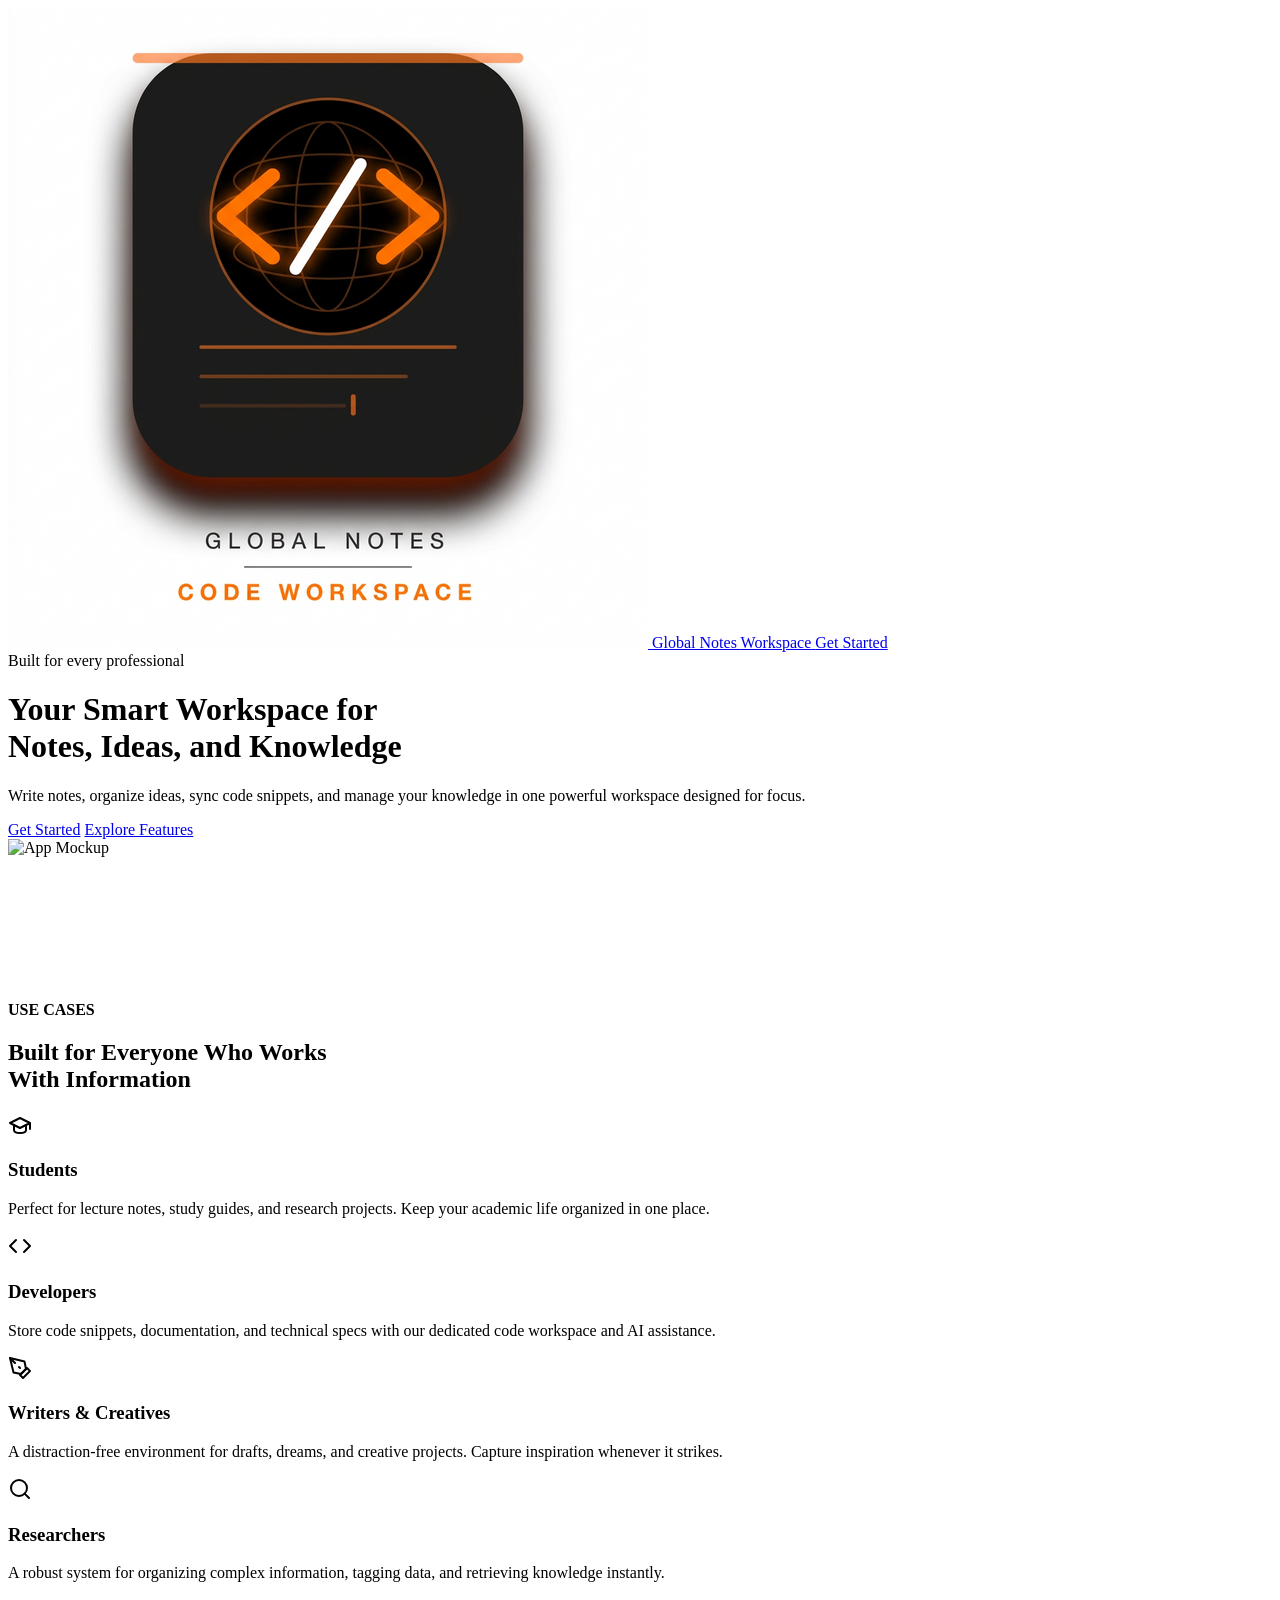
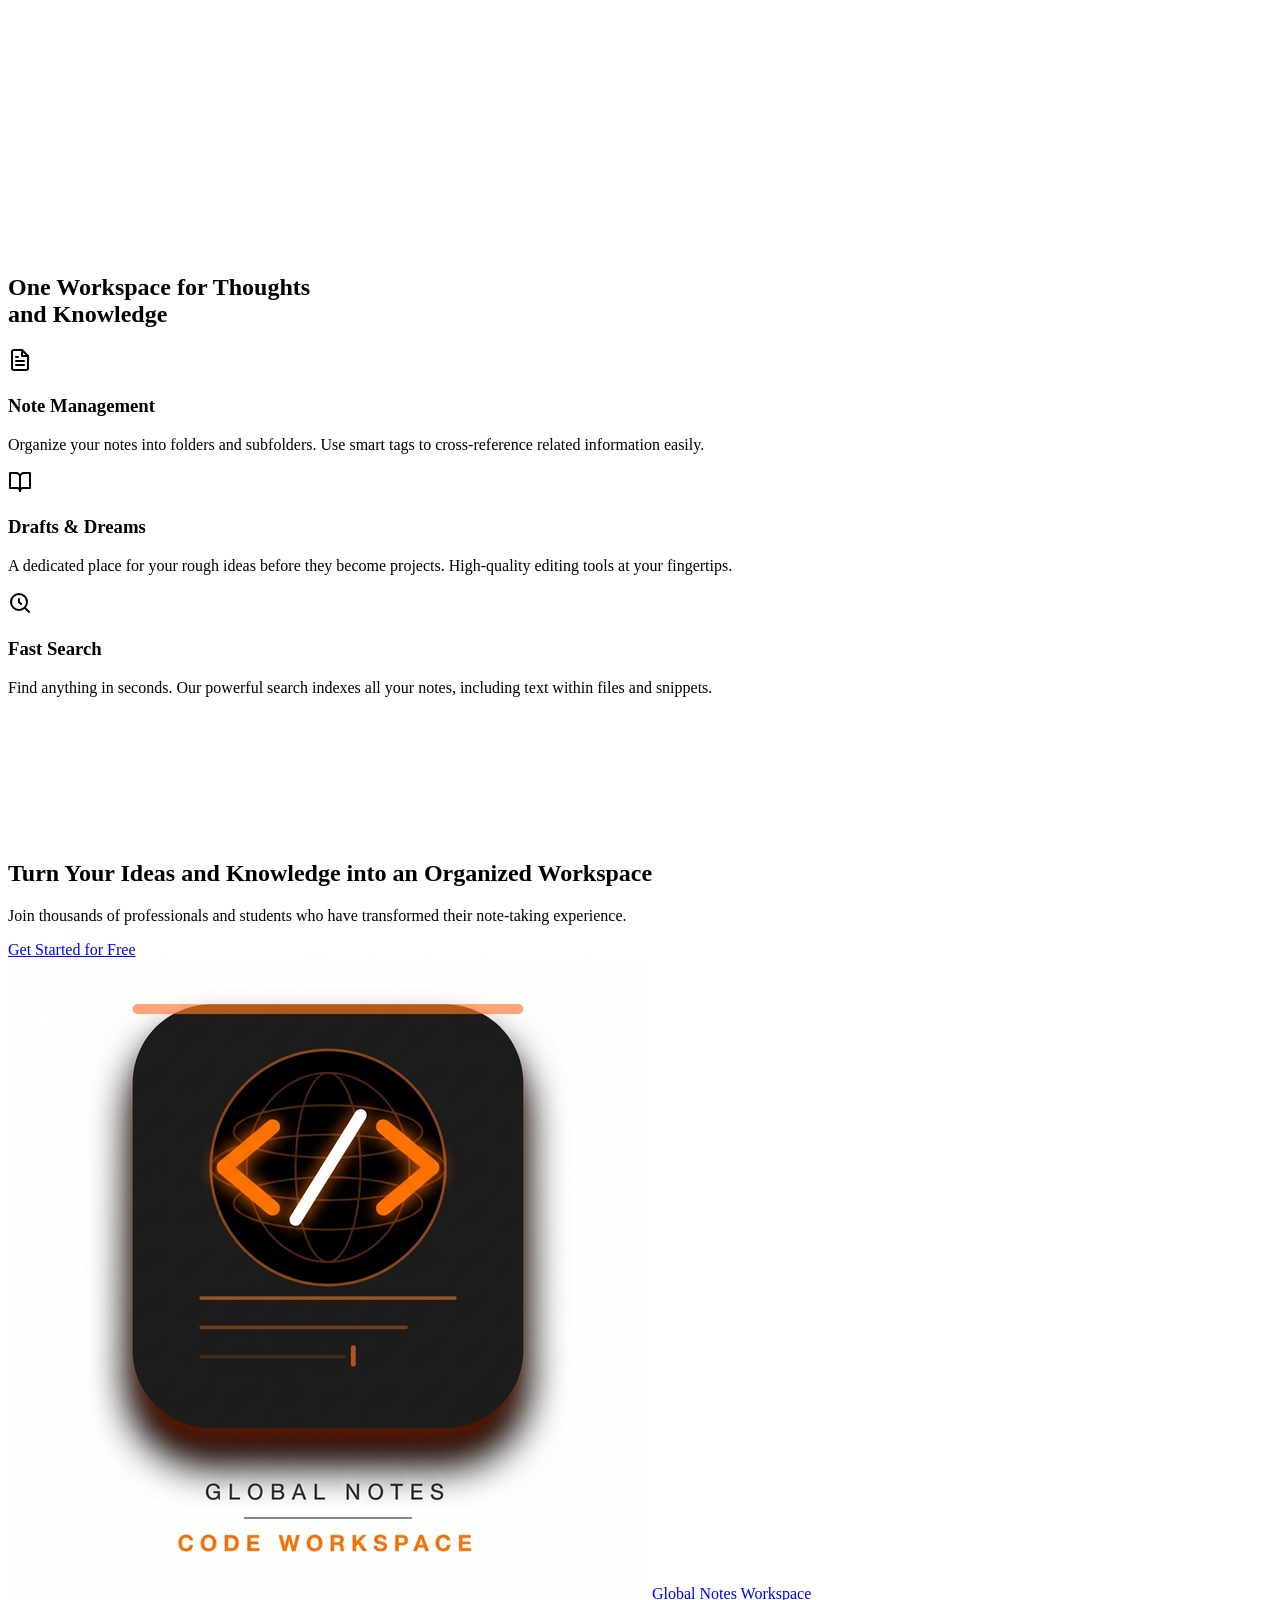
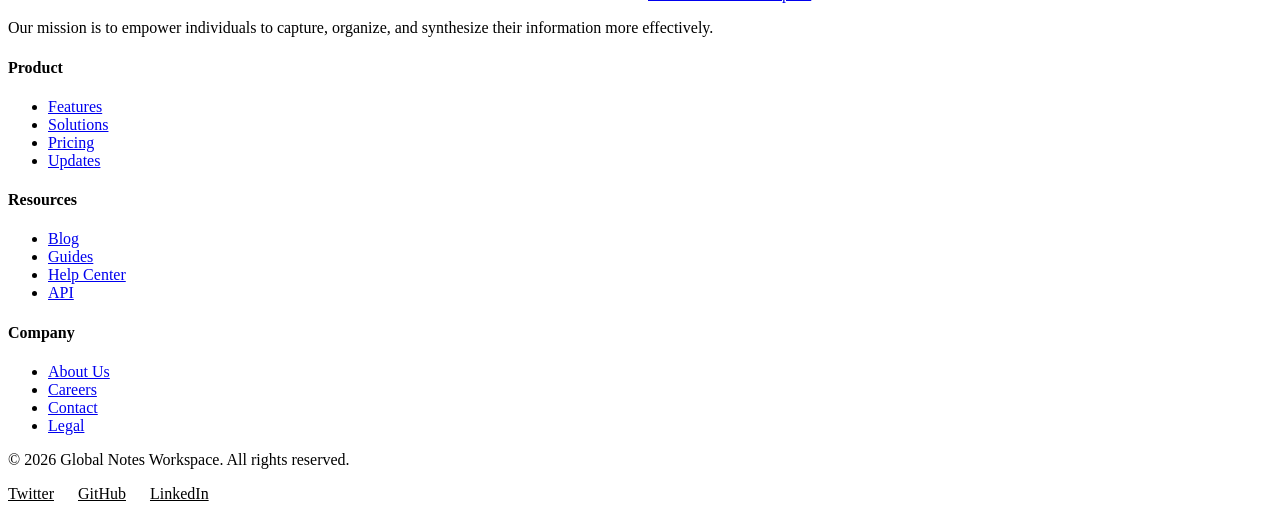
==== commit 2d7f8648: "feat: enhance UI/UX with professional branding, premium landing page, and resolved merge conflicts" ====
--- a/index.html
+++ b/index.html
@@ -2,876 +2,212 @@
 <html lang="en">
 
 <head>
-  <meta charset="UTF-8" />
-  <meta name="viewport" content="width=device-width, initial-scale=1" />
-  <title>Global Notes Workspace</title>
+  <meta charset="UTF-8">
+  <meta name="viewport" content="width=device-width, initial-scale=1.0">
+  <title>Global Notes Workspace - Your Smart Workspace for Ideas</title>
+  <meta name="description"
+    content="Organize your notes, ideas, and knowledge in one powerful, sleek workspace. Built for professionals, students, and developers.">
   <link rel="preconnect" href="https://fonts.googleapis.com">
   <link rel="preconnect" href="https://fonts.gstatic.com" crossorigin>
-  <link href="https://fonts.googleapis.com/css2?family=Inter:wght@300;400;500;600;700&display=swap" rel="stylesheet">
-  <link rel="stylesheet" href="CSS/index.css?v=5.1" />
-  <link rel="stylesheet" href="CSS/tagManager.css" />
-  <link rel="stylesheet" href="CSS/footer.css" />
-  <link rel="manifest" href="/manifest.json">
-
-  <meta name="google-site-verification" content="WbUo_0T0kC4YmSlPrwLvwl-ez09WyeheFaD1YThQZqY" />
-  <meta name="description"
-    content="Global Notes Workspace - A powerful, offline-capable workspace for organizing your thoughts, notes, and ideas.">
-  <meta name="keywords" content="notes, workspace, productivity, offline notes, organization">
-  <meta name="author" content="Global Notes Workspace">
-  <meta name="theme-color" content="#191919">
-
-  <meta property="og:type" content="website">
-  <meta property="og:url" content="https://global-notes-workspace.vercel.app/">
-  <meta property="og:title" content="Global Notes Workspace">
-  <meta property="og:description" content="A simple, powerful workspace for your thoughts. Designed for productivity.">
-  <meta property="og:image" content="https://global-notes-workspace.vercel.app/assets/images/logo.png">
-  <meta property="twitter:card" content="summary_large_image">
-
-  <script>
-    if (window.location.hostname === '0.0.0.0') {
-      window.location.hostname = 'localhost';
-    }
-  </script>
+  <link href="https://fonts.googleapis.com/css2?family=Inter:wght@400;500;600;700;800&display=swap" rel="stylesheet">
+  <link rel="stylesheet" href="CSS/landing.css">
+  <link rel="icon" type="image/png" href="assets/images/logo_workspace.png" />
 </head>
 
 <body>
-  <!-- Overlay for mobile sidebar -->
-  <div class="sidebar-overlay" id="sidebar-overlay"></div>
-
-  <!-- ═══ HEADER ═══ -->
-  <header class="app-header">
-    <nav class="navbar">
-      <!-- Left: Toggle + Brand -->
-      <div class="navbar-left">
-        <button class="btn ghost icon-only mobile-toggle" id="sidebar-toggle" aria-label="Toggle Menu">
-          <svg class="icon" viewBox="0 0 24 24" fill="none" stroke="currentColor" stroke-width="2"
-            stroke-linecap="round">
-            <line x1="3" y1="12" x2="21" y2="12"></line>
-            <line x1="3" y1="6" x2="21" y2="6"></line>
-            <line x1="3" y1="18" x2="21" y2="18"></line>
-          </svg>
-        </button>
-        <div class="brand">
-          <img src="assets/images/logo.png" alt="Logo" class="logo-img" />
-          <span class="brand-name">Global Notes</span>
-        </div>
-      </div>
-
-      <!-- Center: Search -->
-      <div class="navbar-center">
-        <div class="search-container">
-          <svg class="search-icon" viewBox="0 0 24 24" fill="none" stroke="currentColor" stroke-width="2"
-            stroke-linecap="round">
-            <circle cx="11" cy="11" r="8"></circle>
-            <line x1="21" y1="21" x2="16.65" y2="16.65"></line>
-          </svg>
-          <input type="search" id="search" class="search-input" placeholder="Search notes..."
-            aria-label="Search notes" />
-        </div>
-        <div class="date-filter smart-calendar-container" id="search-date-filter">
-          <button class="calendar-icon-btn" id="calendar-toggle" aria-label="Toggle calendar">
-            <div class="cal-icon-header" id="cal-icon-month">JAN</div>
-            <div class="cal-icon-body" id="cal-icon-day">01</div>
-          </button>
-          <input type="date" id="date-filter" class="date-filter-input" aria-label="Filter by date" />
-          <div class="smart-calendar-popup hidden" id="smart-calendar">
-            <div class="real-time-date-display" id="real-time-date-display"></div>
-            <div class="calendar-header">
-              <button class="cal-nav-btn" id="cal-prev" aria-label="Previous month">&larr;</button>
-              <span class="cal-current-month" id="cal-month-year">March 2026</span>
-              <button class="cal-nav-btn" id="cal-next" aria-label="Next month">&rarr;</button>
-            </div>
-            <div class="calendar-grid" id="calendar-grid"></div>
-            <div class="calendar-footer">
-              <button class="btn tiny ghost" id="cal-today">Today</button>
-              <button class="btn tiny ghost" id="clear-date">Clear</button>
-            </div>
+
+  <nav class="container">
+    <div class="navbar">
+      <a href="/" class="brand">
+        <img src="assets/images/logo_workspace.png" alt="Global Notes Workspace">
+        <span>Global Notes <span style="color: var(--primary);">Workspace</span></span>
+      </a>
+      <a href="HTML/signup.html" class="btn btn-primary">Get Started</a>
+    </div>
+  </nav>
+
+  <header class="hero">
+    <div class="container">
+      <div class="badge">Built for every professional</div>
+      <h1>Your Smart Workspace for<br>Notes, Ideas, and Knowledge</h1>
+      <p>Write notes, organize ideas, sync code snippets, and manage your knowledge in one powerful workspace designed
+        for focus.</p>
+      <div class="hero-btns">
+        <a href="HTML/signup.html" class="btn btn-primary">Get Started</a>
+        <a href="#features" class="btn btn-secondary">Explore Features</a>
+      </div>
+      <div class="hero-mockup">
+        <img src="assets/images/app-mockup.png" alt="App Mockup">
+      </div>
+    </div>
+  </header>
+
+  <section class="container" id="features" style="padding: 8rem 0;">
+    <div class="section-title">
+      <p style="color: var(--primary); font-weight: 700; margin-bottom: 0.5rem;">USE CASES</p>
+      <h2>Built for Everyone Who Works<br>With Information</h2>
+    </div>
+    <div class="features-grid">
+      <div class="feature-card">
+        <div class="feature-icon">
+          <svg width="24" height="24" viewBox="0 0 24 24" fill="none" stroke="currentColor" stroke-width="2"
+            stroke-linecap="round" stroke-linejoin="round">
+            <path d="M22 10v6M2 10l10-5 10 5-10 5z" />
+            <path d="M6 12v5c0 2 2 3 6 3s6-1 6-3v-5" />
+          </svg>
+        </div>
+        <h3>Students</h3>
+        <p>Perfect for lecture notes, study guides, and research projects. Keep your academic life organized in one
+          place.</p>
+      </div>
+      <div class="feature-card">
+        <div class="feature-icon">
+          <svg width="24" height="24" viewBox="0 0 24 24" fill="none" stroke="currentColor" stroke-width="2"
+            stroke-linecap="round" stroke-linejoin="round">
+            <polyline points="16 18 22 12 16 6" />
+            <polyline points="8 6 2 12 8 18" />
+          </svg>
+        </div>
+        <h3>Developers</h3>
+        <p>Store code snippets, documentation, and technical specs with our dedicated code workspace and AI assistance.
+        </p>
+      </div>
+      <div class="feature-card">
+        <div class="feature-icon">
+          <svg width="24" height="24" viewBox="0 0 24 24" fill="none" stroke="currentColor" stroke-width="2"
+            stroke-linecap="round" stroke-linejoin="round">
+            <path d="M12 19l7-7 3 3-7 7-3-3z" />
+            <path d="M18 13l-1.5-7.5L2 2l3.5 14.5L13 18l5-5z" />
+            <path d="M2 2l5 5" />
+            <path d="M11 11l1 1" />
+          </svg>
+        </div>
+        <h3>Writers & Creatives</h3>
+        <p>A distraction-free environment for drafts, dreams, and creative projects. Capture inspiration whenever it
+          strikes.</p>
+      </div>
+      <div class="feature-card">
+        <div class="feature-icon">
+          <svg width="24" height="24" viewBox="0 0 24 24" fill="none" stroke="currentColor" stroke-width="2"
+            stroke-linecap="round" stroke-linejoin="round">
+            <circle cx="11" cy="11" r="8" />
+            <line x1="21" y1="21" x2="16.65" y2="16.65" />
+          </svg>
+        </div>
+        <h3>Researchers</h3>
+        <p>A robust system for organizing complex information, tagging data, and retrieving knowledge instantly.</p>
+      </div>
+    </div>
+  </section>
+
+  <section style="background-color: var(--bg-soft); padding: 8rem 0;">
+    <div class="container">
+      <div class="section-title">
+        <h2>One Workspace for Thoughts<br>and Knowledge</h2>
+      </div>
+      <div class="features-grid">
+        <div class="feature-card">
+          <div class="feature-icon">
+            <svg width="24" height="24" viewBox="0 0 24 24" fill="none" stroke="currentColor" stroke-width="2"
+              stroke-linecap="round" stroke-linejoin="round">
+              <path d="M14 2H6a2 2 0 0 0-2 2v16a2 2 0 0 0 2 2h12a2 2 0 0 0 2-2V8z" />
+              <polyline points="14 2 14 8 20 8" />
+              <line x1="16" y1="13" x2="8" y2="13" />
+              <line x1="16" y1="17" x2="8" y2="17" />
+              <polyline points="10 9 9 9 8 9" />
+            </svg>
           </div>
-        </div>
-      </div>
-
-      <!-- Right: Actions + Profile -->
-      <div class="navbar-right">
-        <button class="btn primary" id="new-note">
-          <svg class="icon" viewBox="0 0 24 24" fill="none" stroke="currentColor" stroke-width="2.5"
-            stroke-linecap="round" style="width:14px;height:14px;">
-            <line x1="12" y1="5" x2="12" y2="19"></line>
-            <line x1="5" y1="12" x2="19" y2="12"></line>
-          </svg>
-          <span class="btn-text">New Note</span>
-        </button>
-
-        <a href="HTML/code-workspace.html" class="btn ghost icon-only" id="nav-code" title="Code Workspace">
-          <svg class="icon" viewBox="0 0 24 24" fill="none" stroke="currentColor" stroke-width="2.5"
-            stroke-linecap="round" style="width:14px;height:14px;">
-            <polyline points="16 18 22 12 16 6"></polyline>
-            <polyline points="8 6 2 12 8 18"></polyline>
-          </svg>
-        </a>
-
-        <!-- Preferences -->
-        <div class="dropdown-wrapper" id="preferences-dropdown-wrapper">
-          <button class="btn ghost icon-only" id="preferences-toggle" title="Settings" aria-label="Settings">
-            <svg class="icon" viewBox="0 0 24 24" fill="none" stroke="currentColor" stroke-width="2"
-              stroke-linecap="round">
-              <circle cx="12" cy="12" r="3"></circle>
-              <path
-                d="M19.4 15a1.65 1.65 0 0 0 .33 1.82l.06.06a2 2 0 0 1 0 2.83 2 2 0 0 1-2.83 0l-.06-.06a1.65 1.65 0 0 0-1.82-.33 1.65 1.65 0 0 0-1 1.51V21a2 2 0 0 1-2 2 2 2 0 0 1-2-2v-.09A1.65 1.65 0 0 0 9 19.4a1.65 1.65 0 0 0-1.82.33l-.06.06a2 2 0 0 1-2.83 0 2 2 0 0 1 0-2.83l.06-.06a1.65 1.65 0 0 0 .33-1.82 1.65 1.65 0 0 0-1.51-1H3a2 2 0 0 1-2-2 2 2 0 0 1 2-2h.09A1.65 1.65 0 0 0 4.6 9a1.65 1.65 0 0 0-.33-1.82l-.06-.06a2 2 0 0 1 0-2.83 2 2 0 0 1 2.83 0l.06.06a1.65 1.65 0 0 0 1.82.33H9a1.65 1.65 0 0 0 1-1.51V3a2 2 0 0 1 2-2 2 2 0 0 1 2 2v.09a1.65 1.65 0 0 0 1 1.51 1.65 1.65 0 0 0 1.82-.33l.06-.06a2 2 0 0 1 2.83 0 2 2 0 0 1 0 2.83l-.06.06a1.65 1.65 0 0 0-.33 1.82V9a1.65 1.65 0 0 0 1.51 1H21a2 2 0 0 1 2 2 2 2 0 0 1-2 2h-.09a1.65 1.65 0 0 0-1.51 1z">
-              </path>
+          <h3>Note Management</h3>
+          <p>Organize your notes into folders and subfolders. Use smart tags to cross-reference related information
+            easily.</p>
+        </div>
+        <div class="feature-card">
+          <div class="feature-icon">
+            <svg width="24" height="24" viewBox="0 0 24 24" fill="none" stroke="currentColor" stroke-width="2"
+              stroke-linecap="round" stroke-linejoin="round">
+              <path d="M2 3h6a4 4 0 0 1 4 4v14a3 3 0 0 0-3-3H2z" />
+              <path d="M22 3h-6a4 4 0 0 0-4 4v14a3 3 0 0 1 3-3h7z" />
             </svg>
-          </button>
-          <div class="dropdown-menu hidden" id="preferences-menu">
-            <div class="dropdown-header">Preferences</div>
-            <div class="dropdown-section">
-              <label class="dropdown-label">Theme</label>
-              <div class="theme-options-grid">
-                <button class="theme-option active" data-value="amoled-dark" title="AMOLED Dark">
-                  <span class="theme-check">&check;</span>
-                  <span class="theme-name">Dark</span>
-                </button>
-                <button class="theme-option" data-value="nature-green" title="Purple Nature">
-                  <span class="theme-check">&check;</span>
-                  <span class="theme-name">Nature</span>
-                </button>
-                <button class="theme-option" data-value="corporate-gray" title="Midnight Professional">
-                  <span class="theme-check">&check;</span>
-                  <span class="theme-name">Midnight</span>
-                </button>
-                <button class="theme-option" data-value="minimal-white" title="Minimal White">
-                  <span class="theme-check">&check;</span>
-                  <span class="theme-name">White</span>
-                </button>
-              </div>
-              <select id="theme-selector" class="hidden" aria-label="UI Theme">
-                <option value="amoled-dark">AMOLED Dark</option>
-                <option value="nature-green">Purple Nature</option>
-                <option value="corporate-gray">Midnight Professional</option>
-                <option value="minimal-white">Minimal White</option>
-              </select>
-            </div>
-            <div class="dropdown-divider"></div>
-            <div class="dropdown-section">
-              <div class="toggle-row">
-                <label for="auto-save-toggle" class="dropdown-label">Auto Save</label>
-                <label class="toggle-switch" for="auto-save-toggle">
-                  <input type="checkbox" id="auto-save-toggle">
-                  <span class="toggle-slider"></span>
-                </label>
-              </div>
-            </div>
           </div>
-        </div>
-
-        <!-- Profile / Auth -->
-        <div class="auth-wrapper">
-          <button class="btn secondary" id="login">Sign In</button>
-          <div class="profile-dropdown-wrapper hidden" id="user-pill">
-            <button class="profile-avatar-btn" id="profile-toggle">
-              <img id="header-avatar" class="header-avatar"
-                src="data:image/svg+xml,%3Csvg xmlns='http://www.w3.org/2000/svg' width='32' height='32' viewBox='0 0 24 24' fill='none' stroke='%236366f1' stroke-width='2'%3E%3Ccircle cx='12' cy='7' r='4'/%3E%3Cpath d='M20 21v-2a4 4 0 0 0-4-4H8a4 4 0 0 0-4 4v2'/%3E%3C/svg%3E"
-                alt="Profile" />
-            </button>
-            <div class="dropdown-menu hidden" id="profile-menu">
-              <div class="dropdown-header user-info">
-                <span class="user-name-display" id="user-name"></span>
-                <span class="user-role">Free Plan</span>
-              </div>
-              <div class="dropdown-divider"></div>
-              <button class="dropdown-item" id="open-profile-modal">
-                <svg class="icon" viewBox="0 0 24 24" fill="none" stroke="currentColor" stroke-width="2"
-                  stroke-linecap="round">
-                  <path d="M20 21v-2a4 4 0 0 0-4-4H8a4 4 0 0 0-4 4v2"></path>
-                  <circle cx="12" cy="7" r="4"></circle>
-                </svg>
-                Profile Settings
-              </button>
-              <div class="dropdown-divider"></div>
-              <button class="dropdown-item danger-text" id="logout">
-                <svg class="icon" viewBox="0 0 24 24" fill="none" stroke="currentColor" stroke-width="2"
-                  stroke-linecap="round">
-                  <path d="M9 21H5a2 2 0 0 1-2-2V5a2 2 0 0 1 2-2h4"></path>
-                  <polyline points="16 17 21 12 16 7"></polyline>
-                  <line x1="21" y1="12" x2="9" y2="12"></line>
-                </svg>
-                Log Out
-              </button>
-            </div>
+          <h3>Drafts & Dreams</h3>
+          <p>A dedicated place for your rough ideas before they become projects. High-quality editing tools at your
+            fingertips.</p>
+        </div>
+        <div class="feature-card">
+          <div class="feature-icon">
+            <svg width="24" height="24" viewBox="0 0 24 24" fill="none" stroke="currentColor" stroke-width="2"
+              stroke-linecap="round" stroke-linejoin="round">
+              <circle cx="11" cy="11" r="8" />
+              <line x1="21" y1="21" x2="16.65" y2="16.65" />
+              <path d="M11 8v3l2 2" />
+            </svg>
           </div>
-        </div>
-      </div>
-    </nav>
-  </header>
-
-  <!-- ═══ MAIN LAYOUT ═══ -->
-  <main class="layout">
-    <!-- ─── SIDEBAR ─── -->
-    <aside class="app-sidebar" id="app-sidebar">
-      <div class="sidebar-header">
-        <div class="sidebar-top-row">
-          <span class="user-workspace-name">My Workspace</span>
-          <button class="btn ghost icon-only mobile-close" id="sidebar-close" aria-label="Close sidebar">
-            <svg class="icon" viewBox="0 0 24 24" fill="none" stroke="currentColor" stroke-width="2"
-              stroke-linecap="round">
-              <line x1="18" y1="6" x2="6" y2="18"></line>
-              <line x1="6" y1="6" x2="18" y2="18"></line>
-            </svg>
-          </button>
-        </div>
-      </div>
-
-      <!-- Library -->
-      <div class="sidebar-section library-section">
-        <div class="section-header">
-          <span class="section-title">Library</span>
-        </div>
-        <ul class="library-list">
-          <li class="library-item active" id="nav-all-notes">
-            <button class="library-btn" title="All Notes">
-              <svg class="library-icon" viewBox="0 0 24 24" fill="none" stroke="currentColor" stroke-width="2"
-                stroke-linecap="round" stroke-linejoin="round">
-                <path d="M14 2H6a2 2 0 0 0-2 2v16a2 2 0 0 0 2 2h12a2 2 0 0 0 2-2V8z"></path>
-                <polyline points="14 2 14 8 20 8"></polyline>
-                <line x1="16" y1="13" x2="8" y2="13"></line>
-                <line x1="16" y1="17" x2="8" y2="17"></line>
-              </svg>
-              <span>All Notes</span>
-            </button>
-          </li>
-          <li class="library-item" id="nav-recent">
-            <button class="library-btn" title="Recent">
-              <svg class="library-icon" viewBox="0 0 24 24" fill="none" stroke="currentColor" stroke-width="2"
-                stroke-linecap="round" stroke-linejoin="round">
-                <circle cx="12" cy="12" r="10"></circle>
-                <polyline points="12 6 12 12 16 14"></polyline>
-              </svg>
-              <span>Recent</span>
-            </button>
-          </li>
-          <li class="library-item" id="nav-favorites">
-            <button class="library-btn" title="Favorites">
-              <svg class="library-icon" viewBox="0 0 24 24" fill="none" stroke="currentColor" stroke-width="2"
-                stroke-linecap="round" stroke-linejoin="round">
-                <polygon
-                  points="12 2 15.09 8.26 22 9.27 17 14.14 18.18 21.02 12 17.77 5.82 21.02 7 14.14 2 9.27 8.91 8.26 12 2">
-                </polygon>
-              </svg>
-              <span>Favorites</span>
-            </button>
-          </li>
-          <li class="library-item" id="nav-archived">
-            <button class="library-btn" title="Archived">
-              <svg class="library-icon" viewBox="0 0 24 24" fill="none" stroke="currentColor" stroke-width="2"
-                stroke-linecap="round" stroke-linejoin="round">
-                <path d="M21 8v13H3V8"></path>
-                <path d="M1 3h22v5H1z"></path>
-                <path d="M10 12h4"></path>
-              </svg>
-              <span>Archived</span>
-            </button>
-          </li>
-        </ul>
-      </div>
-
-      <!-- Filter Chips (moved from header) -->
-      <div class="sidebar-section filters-section">
-        <div class="filters">
-          <button class="chip active" data-filter="all" aria-pressed="true">All</button>
-          <button class="chip" data-filter="work">Work</button>
-          <button class="chip" data-filter="personal">Personal</button>
-          <button class="chip" data-filter="ideas">Ideas</button>
-          <button class="chip" data-filter="todo">To-do</button>
-        </div>
-      </div>
-
-      <!-- Folders -->
-      <div class="sidebar-section folders-section">
-        <div class="section-header">
-          <span class="section-title">Folders</span>
-          <button class="folder-create-btn" id="create-folder" title="New Folder" aria-label="New Folder">
-            <svg viewBox="0 0 24 24" fill="none" stroke="currentColor" stroke-width="2" stroke-linecap="round"
-              stroke-linejoin="round" style="width:14px;height:14px;">
-              <line x1="12" y1="5" x2="12" y2="19"></line>
-              <line x1="5" y1="12" x2="19" y2="12"></line>
-            </svg>
-          </button>
-        </div>
-        <ul class="folders-list" id="folders-list"></ul>
-      </div>
-
-      <!-- Notes List -->
-      <div class="sidebar-section notes-section">
-        <div class="section-header">
-          <span class="section-title">Notes</span>
-          <select id="sort" class="sort-select" aria-label="Sort notes">
-            <option value="updated-desc">Newest</option>
-            <option value="updated-asc">Oldest</option>
-            <option value="title-asc">A &rarr; Z</option>
-            <option value="title-desc">Z &rarr; A</option>
-          </select>
-        </div>
-        <ul class="notes-list" id="notes-list"></ul>
-      </div>
-
-      <div class="sidebar-resizer" id="sidebar-resizer"></div>
-    </aside>
-
-    <!-- ─── EDITOR ─── -->
-    <section class="editor">
-      <!-- Editor Header -->
-      <div class="editor-header">
-        <input type="text" class="title-input" id="title" placeholder="Untitled note" aria-label="Note title" />
-        <div class="editor-header-actions">
-          <button class="btn ghost icon-only" id="toggle-favorite" aria-label="Toggle favorite" title="Favorite">
-            <svg class="icon" viewBox="0 0 24 24" fill="none" stroke="currentColor" stroke-width="2"
-              stroke-linecap="round" stroke-linejoin="round">
-              <polygon
-                points="12 2 15.09 8.26 22 9.27 17 14.14 18.18 21.02 12 17.77 5.82 21.02 7 14.14 2 9.27 8.91 8.26 12 2">
-              </polygon>
-            </svg>
-          </button>
-          <button class="btn ghost icon-only" id="save-note" aria-label="Save note" title="Save">
-            <svg class="icon" viewBox="0 0 24 24" fill="none" stroke="currentColor" stroke-width="2"
-              stroke-linecap="round">
-              <path d="M19 21H5a2 2 0 0 1-2-2V5a2 2 0 0 1 2-2h11l5 5v11a2 2 0 0 1-2 2z"></path>
-              <polyline points="17 21 17 13 7 13 7 21"></polyline>
-              <polyline points="7 3 7 8 15 8"></polyline>
-            </svg>
-          </button>
-          <button class="btn ghost icon-only danger-text" id="delete-note-main" aria-label="Delete note" title="Delete">
-            <svg class="icon" viewBox="0 0 24 24" fill="none" stroke="currentColor" stroke-width="2"
-              stroke-linecap="round">
-              <polyline points="3 6 5 6 21 6" />
-              <path d="M19 6v14a2 2 0 0 1-2 2H7a2 2 0 0 1-2-2V6m3 0V4a2 2 0 0 1 2-2h4a2 2 0 0 1 2 2v2" />
-            </svg>
-          </button>
-          <!-- Overflow Menu -->
-          <div class="overflow-wrapper">
-            <button class="btn ghost icon-only overflow-trigger" aria-label="More actions" title="More">
-              <svg class="icon" viewBox="0 0 24 24" fill="currentColor">
-                <circle cx="12" cy="5" r="2"></circle>
-                <circle cx="12" cy="12" r="2"></circle>
-                <circle cx="12" cy="19" r="2"></circle>
-              </svg>
-            </button>
-            <div class="overflow-menu hidden">
-              <!-- AI Quick Popover -->
-              <div class="editor-quick-tool" id="editor-ai-tool">
-                <button class="overflow-item" id="editor-ai-trigger">
-                  <svg class="overflow-item-icon" viewBox="0 0 24 24" fill="currentColor">
-                    <path
-                      d="M12 2.5C12 2.5 13.5 7.5 17 9C13.5 10.5 12 15.5 12 15.5C12 15.5 10.5 10.5 7 9C10.5 7.5 12 2.5 12 2.5Z" />
-                  </svg>
-                  AI Assistant
-                </button>
-              </div>
-              <!-- Mail Quick Popover -->
-              <div class="editor-quick-tool" id="editor-mail-tool">
-                <button class="overflow-item" id="editor-mail-trigger">
-                  <svg class="overflow-item-icon" viewBox="0 0 24 24" fill="none" stroke="currentColor"
-                    stroke-width="2">
-                    <rect x="2" y="4" width="20" height="16" rx="3" />
-                    <path d="m22 7-8.97 5.7a1.94 1.94 0 0 1-2.06 0L2 7" />
-                  </svg>
-                  Mail Writer
-                </button>
-              </div>
-              <div class="overflow-divider"></div>
-              <button class="overflow-item" id="share-note">
-                <svg class="overflow-item-icon" viewBox="0 0 24 24" fill="none" stroke="currentColor" stroke-width="2"
-                  stroke-linecap="round">
-                  <circle cx="18" cy="5" r="3" />
-                  <circle cx="6" cy="12" r="3" />
-                  <circle cx="18" cy="19" r="3" />
-                  <line x1="8.59" y1="13.51" x2="15.42" y2="17.49" />
-                  <line x1="15.41" y1="6.51" x2="8.59" y2="10.49" />
-                </svg>
-                Share
-              </button>
-              <button class="overflow-item" id="duplicate-note">
-                <svg class="overflow-item-icon" viewBox="0 0 24 24" fill="none" stroke="currentColor" stroke-width="2"
-                  stroke-linecap="round">
-                  <rect x="9" y="9" width="13" height="13" rx="2" />
-                  <path d="M5 15H4a2 2 0 0 1-2-2V4a2 2 0 0 1 2-2h9a2 2 0 0 1 2 2v1" />
-                </svg>
-                Duplicate
-              </button>
-              <button class="overflow-item" id="export">
-                <svg class="overflow-item-icon" viewBox="0 0 24 24" fill="none" stroke="currentColor" stroke-width="2"
-                  stroke-linecap="round">
-                  <path d="M21 15v4a2 2 0 0 1-2 2H5a2 2 0 0 1-2-2v-4" />
-                  <polyline points="7 10 12 15 17 10" />
-                  <line x1="12" y1="15" x2="12" y2="3" />
-                </svg>
-                Export
-              </button>
-              <div class="overflow-divider"></div>
-              <button class="overflow-item danger" id="delete-note">
-                <svg class="overflow-item-icon" viewBox="0 0 24 24" fill="none" stroke="currentColor" stroke-width="2"
-                  stroke-linecap="round">
-                  <polyline points="3 6 5 6 21 6" />
-                  <path d="M19 6v14a2 2 0 0 1-2 2H7a2 2 0 0 1-2-2V6m3 0V4a2 2 0 0 1 2-2h4a2 2 0 0 1 2 2v2" />
-                </svg>
-                Delete
-              </button>
-            </div>
-          </div>
-        </div>
-      </div>
-
-      <!-- Tags Row -->
-      <div class="editor-tags">
-        <div class="tags-chips" id="tags"></div>
-        <div class="tag-manager-container">
-          <button class="circular" id="add-tag-btn" aria-label="Add tag" title="Add tag">
-            <svg class="icon" style="width:14px;height:14px;" viewBox="0 0 24 24" fill="none" stroke="currentColor"
-              stroke-width="2" stroke-linecap="round">
-              <line x1="12" y1="5" x2="12" y2="19"></line>
-              <line x1="5" y1="12" x2="19" y2="12"></line>
-            </svg>
-          </button>
-          <div id="tag-menu" class="tag-menu-popover hidden">
-            <div class="tag-menu-header">
-              <input type="text" id="tag-search" placeholder="Search tags..." aria-label="Search tags"
-                autocomplete="off">
-            </div>
-            <div class="tag-menu-list" id="tag-menu-list"></div>
-            <div class="tag-menu-footer">
-              <button class="btn tiny ghost full-width" id="create-new-tag-btn">+ Create new label</button>
-            </div>
-          </div>
-        </div>
-      </div>
-
-      <!-- Formatting Toolbar -->
-      <div class="editor-toolbar" aria-label="Formatting controls">
-        <div class="toolbar-metadata">
-          <span id="metadata-time" class="metadata-item"></span>
-          <span class="metadata-divider">/</span>
-          <span id="metadata-count" class="metadata-item">0 words</span>
-        </div>
-        <div class="toolbar-controls">
-          <div class="toolbar-group">
-            <button class="toolbar-btn" id="edit-undo" type="button" aria-label="Undo" title="Undo">
-              <svg viewBox="0 0 24 24" fill="none" stroke="currentColor" stroke-width="2" stroke-linecap="round"
-                style="width:14px;height:14px;">
-                <path d="M3 7v6h6"></path>
-                <path d="M21 17a9 9 0 0 0-9-9 9 9 0 0 0-6 2.3L3 13"></path>
-              </svg>
-            </button>
-            <button class="toolbar-btn" id="edit-redo" type="button" aria-label="Redo" title="Redo">
-              <svg viewBox="0 0 24 24" fill="none" stroke="currentColor" stroke-width="2" stroke-linecap="round"
-                style="width:14px;height:14px;">
-                <path d="M21 7v6h-6"></path>
-                <path d="M3 17a9 9 0 0 1 9-9 9 9 0 0 1 6 2.3l3 4.7"></path>
-              </svg>
-            </button>
-          </div>
-          <div class="toolbar-divider"></div>
-          <div class="toolbar-group">
-            <select id="text-size" class="select tiny" aria-label="Text size">
-              <option value="12">12</option>
-              <option value="13">13</option>
-              <option value="14">14</option>
-              <option value="15" selected>15</option>
-              <option value="16">16</option>
-              <option value="18">18</option>
-              <option value="20">20</option>
-              <option value="24">24</option>
-            </select>
-            <select id="text-color" class="select tiny" aria-label="Text color">
-              <option value="" selected>Color</option>
-              <option value="#000000">Black</option>
-              <option value="#2d3436">Dark gray</option>
-              <option value="#ff6b6b">Red</option>
-              <option value="#45b7d1">Blue</option>
-              <option value="#96ceb4">Green</option>
-              <option value="#dda0dd">Purple</option>
-            </select>
-            <input type="color" id="custom-text-color" class="color-picker-tiny" title="Custom color" />
-            <select id="highlight-color" class="select tiny" aria-label="Highlight">
-              <option value="" selected>Highlight</option>
-              <option value="#FFFF00">Yellow</option>
-              <option value="#39FF14">Green</option>
-              <option value="#00FFFF">Cyan</option>
-              <option value="#FF00FF">Magenta</option>
-              <option value="#FF5F1F">Orange</option>
-              <option value="#FF69B4">Pink</option>
-            </select>
-          </div>
-          <div class="toolbar-divider"></div>
-          <div class="toolbar-group">
-            <select id="format-action" class="select tiny" aria-label="Format">
-              <option value="">Format</option>
-              <option value="bold">Bold</option>
-              <option value="italic">Italic</option>
-              <option value="underline">Underline</option>
-              <option value="strikethrough">Strikethrough</option>
-              <option value="alignLeft">Align Left</option>
-              <option value="alignCenter">Align Center</option>
-              <option value="alignRight">Align Right</option>
-              <option value="bullet">Bullet List</option>
-            </select>
-            <select id="edit-action" class="select tiny" aria-label="Edit">
-              <option value="">Edit</option>
-              <option value="cut">Cut</option>
-              <option value="copy">Copy</option>
-              <option value="paste">Paste</option>
-            </select>
-            <select id="insert-action" class="select tiny" aria-label="Insert">
-              <option value="">Insert</option>
-              <option value="photo-video">Photo / Video</option>
-              <option value="audio">Audio</option>
-              <option value="file">File</option>
-              <option value="sketch">Sketch</option>
-              <option value="shapes">Shapes</option>
-              <option value="table">Table</option>
-            </select>
-          </div>
-          <div class="toolbar-divider"></div>
-          <div class="toolbar-group">
-            <select id="note-theme" class="select tiny" aria-label="Card theme">
-              <option value="">Default (None)</option>
-              <option value="classic-blue">Classic Blue</option>
-              <option value="elegant-purple">Elegant Purple</option>
-              <option value="forest-green">Forest Green</option>
-              <option value="sunset-orange">Sunset Orange</option>
-              <option value="ocean-teal">Ocean Teal</option>
-              <option value="rose-gold">Rose Gold</option>
-              <option value="slate-gray">Slate Gray</option>
-              <option value="crimson-red">Crimson Red</option>
-            </select>
-            <select id="editor-pattern" class="select tiny" aria-label="Editor background">
-              <option value="plain">Plain</option>
-              <option value="lined">Lined</option>
-              <option value="grid">Grid</option>
-              <option value="dotted">Dotted</option>
-              <option value="blueprint">Blueprint</option>
-              <option value="sunset">Sunset</option>
-              <option value="mint">Mint</option>
-              <option value="lavender">Lavender</option>
-            </select>
-          </div>
-          <input type="file" id="media-upload-input" accept="image/*,video/*" hidden />
-          <input type="file" id="file-upload-input" hidden />
-        </div>
-        <button class="toolbar-btn toolbar-toggle-btn" id="toolbar-toggle" aria-label="Toggle toolbar">
-          <svg class="icon toggle-icon" viewBox="0 0 24 24" fill="none" stroke="currentColor" stroke-width="2.5"
-            stroke-linecap="round" stroke-linejoin="round">
-            <polyline points="6 9 12 15 18 9"></polyline>
-          </svg>
-        </button>
-      </div>
-
-      <!-- Editor Body -->
-      <div class="editor-body">
-        <div id="content" class="editor-content content-input" contenteditable="true" role="textbox"
-          aria-label="Note content" aria-multiline="true" data-pattern="plain"></div>
-      </div>
-
-      <!-- AI Popover (positioned relative to editor) -->
-      <div class="editor-tool-popover" id="editor-ai-popover">
-        <div class="editor-tool-popover-header">
-          <span>AI Assistant</span>
-          <button class="editor-tool-popover-close" data-close="editor-ai-popover" aria-label="Close">&times;</button>
-        </div>
-        <textarea id="editor-ai-prompt" class="editor-tool-input"
-          placeholder="Ask AI to write, summarize, or explain..." rows="3"></textarea>
-        <button class="editor-tool-generate-btn" id="editor-ai-generate-btn">
-          <svg viewBox="0 0 24 24" fill="currentColor" style="width:12px;height:12px;">
-            <path
-              d="M12 2.5C12 2.5 13.5 7.5 17 9C13.5 10.5 12 15.5 12 15.5C12 15.5 10.5 10.5 7 9C10.5 7.5 12 2.5 12 2.5Z" />
-          </svg>
-          Generate
-        </button>
-      </div>
-      <div class="editor-tool-popover" id="editor-mail-popover">
-        <div class="editor-tool-popover-header">
-          <span>Mail Writer</span>
-          <button class="editor-tool-popover-close" data-close="editor-mail-popover" aria-label="Close">&times;</button>
-        </div>
-        <input type="email" id="editor-mail-sender" class="editor-tool-input editor-tool-input-sm"
-          placeholder="Your Email" />
-        <input type="email" id="editor-mail-recipient" class="editor-tool-input editor-tool-input-sm"
-          placeholder="Recipient Email" />
-        <textarea id="editor-mail-prompt" class="editor-tool-input" placeholder="What is this email about?"
-          rows="3"></textarea>
-        <button class="editor-tool-generate-btn" id="editor-mail-generate-btn">
-          <svg viewBox="0 0 24 24" fill="none" stroke="currentColor" stroke-width="2.5" stroke-linecap="round"
-            style="width:12px;height:12px;">
-            <path d="M22 2L11 13M22 2l-7 20-4-9-9-4 20-7z" />
-          </svg>
-          Draft in Gmail
-        </button>
-      </div>
-    </section>
-  </main>
-
-  <!-- ═══ MODALS ═══ -->
-
-  <!-- Profile Modal -->
-  <dialog id="profile-modal" class="modal">
-    <div class="modal-content">
-      <div class="modal-header">
-        <h2>User Profile</h2>
-        <button class="btn-icon close-modal" aria-label="Close">&times;</button>
-      </div>
-      <div class="profile-body">
-        <div class="profile-header">
-          <div class="avatar-wrapper">
-            <img id="profile-avatar-large"
-              src="data:image/svg+xml,%3Csvg xmlns='http://www.w3.org/2000/svg' width='80' height='80' viewBox='0 0 24 24' fill='none' stroke='%236366f1' stroke-width='1.5'%3E%3Ccircle cx='12' cy='7' r='4'/%3E%3Cpath d='M20 21v-2a4 4 0 0 0-4-4H8a4 4 0 0 0-4 4v2'/%3E%3C/svg%3E"
-              alt="Avatar" class="profile-avatar-large">
-            <button class="btn tiny secondary" id="change-avatar-btn">Change</button>
-            <input type="file" id="avatar-upload" accept="image/*" hidden>
-          </div>
-          <div class="profile-info">
-            <h3 id="profile-username"></h3>
-            <span class="member-since" id="member-since">Joined: March 2026</span>
-          </div>
-        </div>
-        <div class="stats-grid">
-          <div class="stat-card">
-            <span class="stat-value" id="stat-total-notes">0</span>
-            <span class="stat-label">Total Notes</span>
-          </div>
-          <div class="stat-card">
-            <span class="stat-value" id="stat-words">0</span>
-            <span class="stat-label">Words Written</span>
-          </div>
-          <div class="stat-card">
-            <span class="stat-value" id="stat-last-active">Never</span>
-            <span class="stat-label">Last Active</span>
-          </div>
-        </div>
-      </div>
-    </div>
-  </dialog>
-
-  <!-- Audio Recorder Modal -->
-  <dialog id="audio-modal" class="modal">
-    <div class="modal-content">
-      <div class="modal-header">
-        <h2>Record Audio</h2>
-        <button class="btn-icon close-modal">&times;</button>
-      </div>
-      <div class="audio-body">
-        <div class="audio-visualizer" id="audio-visualizer">
-          <div class="wave"></div>
-          <div class="wave"></div>
-          <div class="wave"></div>
-          <div class="wave"></div>
-          <div class="wave"></div>
-          <div class="wave"></div>
-          <div class="wave"></div>
-          <div class="wave"></div>
-        </div>
-        <div class="audio-controls">
-          <button class="btn primary" id="start-record-btn">Record</button>
-          <button class="btn danger" id="stop-record-btn" disabled>Stop</button>
-        </div>
-        <div class="audio-status" id="audio-status">Ready to record</div>
-      </div>
-      <div class="modal-footer">
-        <button class="btn secondary close-modal">Cancel</button>
-        <button class="btn primary" id="save-audio-btn" disabled>Insert Audio</button>
-      </div>
-    </div>
-  </dialog>
-
-  <!-- Sketch Pad Modal -->
-  <dialog id="sketch-modal" class="modal large">
-    <div class="modal-content">
-      <div class="modal-header">
-        <h2>Add Sketch</h2>
-        <button class="btn-icon close-modal">&times;</button>
-      </div>
-      <div class="sketch-body">
-        <canvas id="sketch-canvas" width="600" height="400"></canvas>
-        <div class="sketch-tools">
-          <button class="btn tiny active" id="tool-pen">Pen</button>
-          <button class="btn tiny" id="tool-eraser">Eraser</button>
-          <div class="divider-vertical"></div>
-          <button class="btn tiny" id="sketch-undo" title="Undo">&larrhk;</button>
-          <button class="btn tiny" id="sketch-redo" title="Redo">&rarrhk;</button>
-          <div class="divider-vertical"></div>
-          <input type="color" id="sketch-color" value="#000000" title="Color">
-          <input type="range" id="sketch-size" min="1" max="20" value="2" title="Size">
-          <button class="btn tiny danger" id="tool-clear">Clear</button>
-        </div>
-      </div>
-      <div class="modal-footer">
-        <button class="btn secondary close-modal">Cancel</button>
-        <button class="btn primary" id="save-sketch-btn">Insert Sketch</button>
-      </div>
-    </div>
-  </dialog>
-
-  <!-- Shapes Modal -->
-  <dialog id="shapes-modal" class="modal">
-    <div class="modal-content">
-      <div class="modal-header">
-        <h2>Insert Shape</h2>
-        <button class="btn-icon close-modal">&times;</button>
-      </div>
-      <div class="shapes-body">
-        <div class="shapes-grid">
-          <button class="shape-btn" data-shape="rectangle" aria-label="Rectangle">
-            <svg viewBox="0 0 24 24" width="24" height="24">
-              <rect x="3" y="5" width="18" height="14" rx="2" stroke="currentColor" fill="none" stroke-width="2" />
-            </svg>
-            <span>Rectangle</span>
-          </button>
-          <button class="shape-btn" data-shape="circle" aria-label="Circle">
-            <svg viewBox="0 0 24 24" width="24" height="24">
-              <circle cx="12" cy="12" r="9" stroke="currentColor" fill="none" stroke-width="2" />
-            </svg>
-            <span>Circle</span>
-          </button>
-          <button class="shape-btn" data-shape="triangle" aria-label="Triangle">
-            <svg viewBox="0 0 24 24" width="24" height="24">
-              <path d="M12 4L21 20H3L12 4Z" stroke="currentColor" fill="none" stroke-width="2" />
-            </svg>
-            <span>Triangle</span>
-          </button>
-          <button class="shape-btn" data-shape="star" aria-label="Star">
-            <svg viewBox="0 0 24 24" width="24" height="24">
-              <path d="M12 2L15.09 8.26L22 9.27L17 14.14L18.18 21.02L12 17.77L5.82 21.02L7 14.14L2 9.27L8.91 8.26L12 2Z"
-                stroke="currentColor" fill="none" stroke-width="2" />
-            </svg>
-            <span>Star</span>
-          </button>
-          <button class="shape-btn" data-shape="arrow-right" aria-label="Arrow">
-            <svg viewBox="0 0 24 24" width="24" height="24">
-              <path d="M5 12H19M19 12L12 5M19 12L12 19" stroke="currentColor" fill="none" stroke-width="2"
-                stroke-linecap="round" stroke-linejoin="round" />
-            </svg>
-            <span>Arrow</span>
-          </button>
-          <button class="shape-btn" data-shape="line" aria-label="Line">
-            <svg viewBox="0 0 24 24" width="24" height="24">
-              <line x1="3" y1="12" x2="21" y2="12" stroke="currentColor" stroke-width="2" stroke-linecap="round" />
-            </svg>
-            <span>Line</span>
-          </button>
-        </div>
-      </div>
-      <div class="modal-footer">
-        <button class="btn secondary close-modal">Cancel</button>
-      </div>
-    </div>
-  </dialog>
-
-  <!-- Custom Tag Creation Modal -->
-  <dialog id="custom-tag-modal" class="modal">
-    <div class="modal-content">
-      <div class="modal-header">
-        <h2>Create new label</h2>
-        <button class="btn-icon close-modal">&times;</button>
-      </div>
-      <div class="modal-body">
-        <div class="form-group" style="display:flex;justify-content:center;margin-bottom:20px;">
-          <span class="tag large" id="new-tag-preview">Label preview</span>
-        </div>
-        <div class="form-group">
-          <label for="new-tag-name">Name</label>
-          <input type="text" id="new-tag-name" class="form-input" placeholder="Label name" maxlength="20">
-        </div>
-        <div class="form-group">
-          <label for="new-tag-desc">Description (optional)</label>
-          <input type="text" id="new-tag-desc" class="form-input" placeholder="Description">
-        </div>
-        <div class="form-group">
-          <label>Color</label>
-          <div class="color-options" id="new-tag-colors"></div>
-          <div class="custom-color-row">
-            <input type="color" id="new-tag-color-picker">
-            <span id="new-tag-color-hex">#000000</span>
-          </div>
-        </div>
-      </div>
-      <div class="modal-footer">
-        <button class="btn secondary close-modal">Cancel</button>
-        <button class="btn primary" id="save-new-tag-btn">Create label</button>
-      </div>
-    </div>
-  </dialog>
-
-  <!-- Share Modal -->
-  <dialog id="share-modal" class="modal">
-    <div class="modal-content">
-      <div class="modal-header">
-        <h2>Share Note</h2>
-        <button class="btn-icon close-modal">&times;</button>
-      </div>
-      <div class="share-body">
-        <p class="share-description">Share this note as text:</p>
-        <a id="share-whatsapp" href="#" target="_blank" class="btn share-btn whatsapp">
-          <span>&#x1F4AC;</span> Share on WhatsApp
-        </a>
-        <a id="share-email" href="#" class="btn share-btn email">
-          <span>&#x2709;&#xFE0F;</span> Share via Email
-        </a>
-        <div class="share-divider"></div>
-        <button id="share-copy-text" class="btn secondary full-width">
-          <span>&#x1F4CB;</span> Copy Text to Clipboard
-        </button>
-      </div>
-      <div class="modal-footer">
-        <button class="btn secondary close-modal">Close</button>
-      </div>
-    </div>
-  </dialog>
-
-  <!-- Export Modal -->
-  <dialog id="export-modal" class="modal">
-    <div class="modal-content">
-      <div class="modal-header">
-        <h2>Export Notes</h2>
-        <button class="btn-icon close-modal">&times;</button>
-      </div>
-      <div class="modal-body" style="display:flex;flex-direction:column;gap:12px;">
-        <button class="btn secondary full-width" id="export-txt">Export as Text (.txt)</button>
-        <button class="btn secondary full-width" id="export-md">Export as Markdown (.md)</button>
-        <button class="btn secondary full-width" id="export-pdf">Export as PDF (Print)</button>
-      </div>
-      <div class="modal-footer">
-        <button class="btn secondary close-modal">Cancel</button>
-      </div>
-    </div>
-  </dialog>
-
-  <!-- Confirm Dialog -->
-  <dialog class="confirm-dialog" id="confirm-dialog">
-    <div class="confirm-content">
-      <h3 class="confirm-title" id="confirm-title">Delete Note</h3>
-      <p class="confirm-message" id="confirm-message">Are you sure? This cannot be undone.</p>
-      <div class="confirm-actions">
-        <button class="btn secondary" id="confirm-cancel">Cancel</button>
-        <button class="btn danger" id="confirm-ok">Delete</button>
-      </div>
-    </div>
-  </dialog>
-
-  <!-- Footer -->
-  <footer class="global-footer">
-    <p>Global Notes Workspace</p>
+          <h3>Fast Search</h3>
+          <p>Find anything in seconds. Our powerful search indexes all your notes, including text within files and
+            snippets.</p>
+        </div>
+      </div>
+    </div>
+  </section>
+
+  <section class="container">
+    <div class="cta-section">
+      <h2>Turn Your Ideas and Knowledge into an Organized Workspace</h2>
+      <p>Join thousands of professionals and students who have transformed their note-taking experience.</p>
+      <a href="HTML/signup.html" class="btn btn-white">Get Started for Free</a>
+    </div>
+  </section>
+
+  <footer class="footer">
+    <div class="container">
+      <div class="footer-grid">
+        <div class="footer-brand">
+          <a href="#" class="brand">
+            <img src="assets/images/logo_workspace.png" alt="Global Notes Workspace">
+            <span>Global Notes Workspace</span>
+          </a>
+          <p>Our mission is to empower individuals to capture, organize, and synthesize their information more
+            effectively.</p>
+        </div>
+        <div class="footer-links">
+          <h4>Product</h4>
+          <ul>
+            <li><a href="#">Features</a></li>
+            <li><a href="#">Solutions</a></li>
+            <li><a href="#">Pricing</a></li>
+            <li><a href="#">Updates</a></li>
+          </ul>
+        </div>
+        <div class="footer-links">
+          <h4>Resources</h4>
+          <ul>
+            <li><a href="#">Blog</a></li>
+            <li><a href="#">Guides</a></li>
+            <li><a href="#">Help Center</a></li>
+            <li><a href="#">API</a></li>
+          </ul>
+        </div>
+        <div class="footer-links">
+          <h4>Company</h4>
+          <ul>
+            <li><a href="#">About Us</a></li>
+            <li><a href="#">Careers</a></li>
+            <li><a href="#">Contact</a></li>
+            <li><a href="#">Legal</a></li>
+          </ul>
+        </div>
+      </div>
+      <div class="footer-bottom">
+        <p>&copy; 2026 Global Notes Workspace. All rights reserved.</p>
+        <div style="display: flex; gap: 1.5rem;">
+          <a href="#" style="color: inherit;">Twitter</a>
+          <a href="#" style="color: inherit;">GitHub</a>
+          <a href="#" style="color: inherit;">LinkedIn</a>
+        </div>
+      </div>
+    </div>
   </footer>
 
-  <!-- Toast Container -->
-  <div class="toast-container" id="toast-container"></div>
-
-  <!-- Scripts -->
-  <script src="https://cdn.jsdelivr.net/npm/@supabase/supabase-js@2/dist/umd/supabase.min.js"></script>
-  <script type="text/javascript" src="JS/vendor/lz-string.min.js"></script>
-  <script type="text/javascript" src="JS/vendor/qrcode.min.js"></script>
-  <script type="module" src="JS/notesApp.js?v=3.1"></script>
-  <script>
-    if ('serviceWorker' in navigator) {
-      navigator.serviceWorker.register('sw.js')
-        .then(() => console.log('Service Worker Registered'))
-        .catch((err) => console.log('SW Registration Failed', err));
-    }
-  </script>
 </body>
 
 </html>
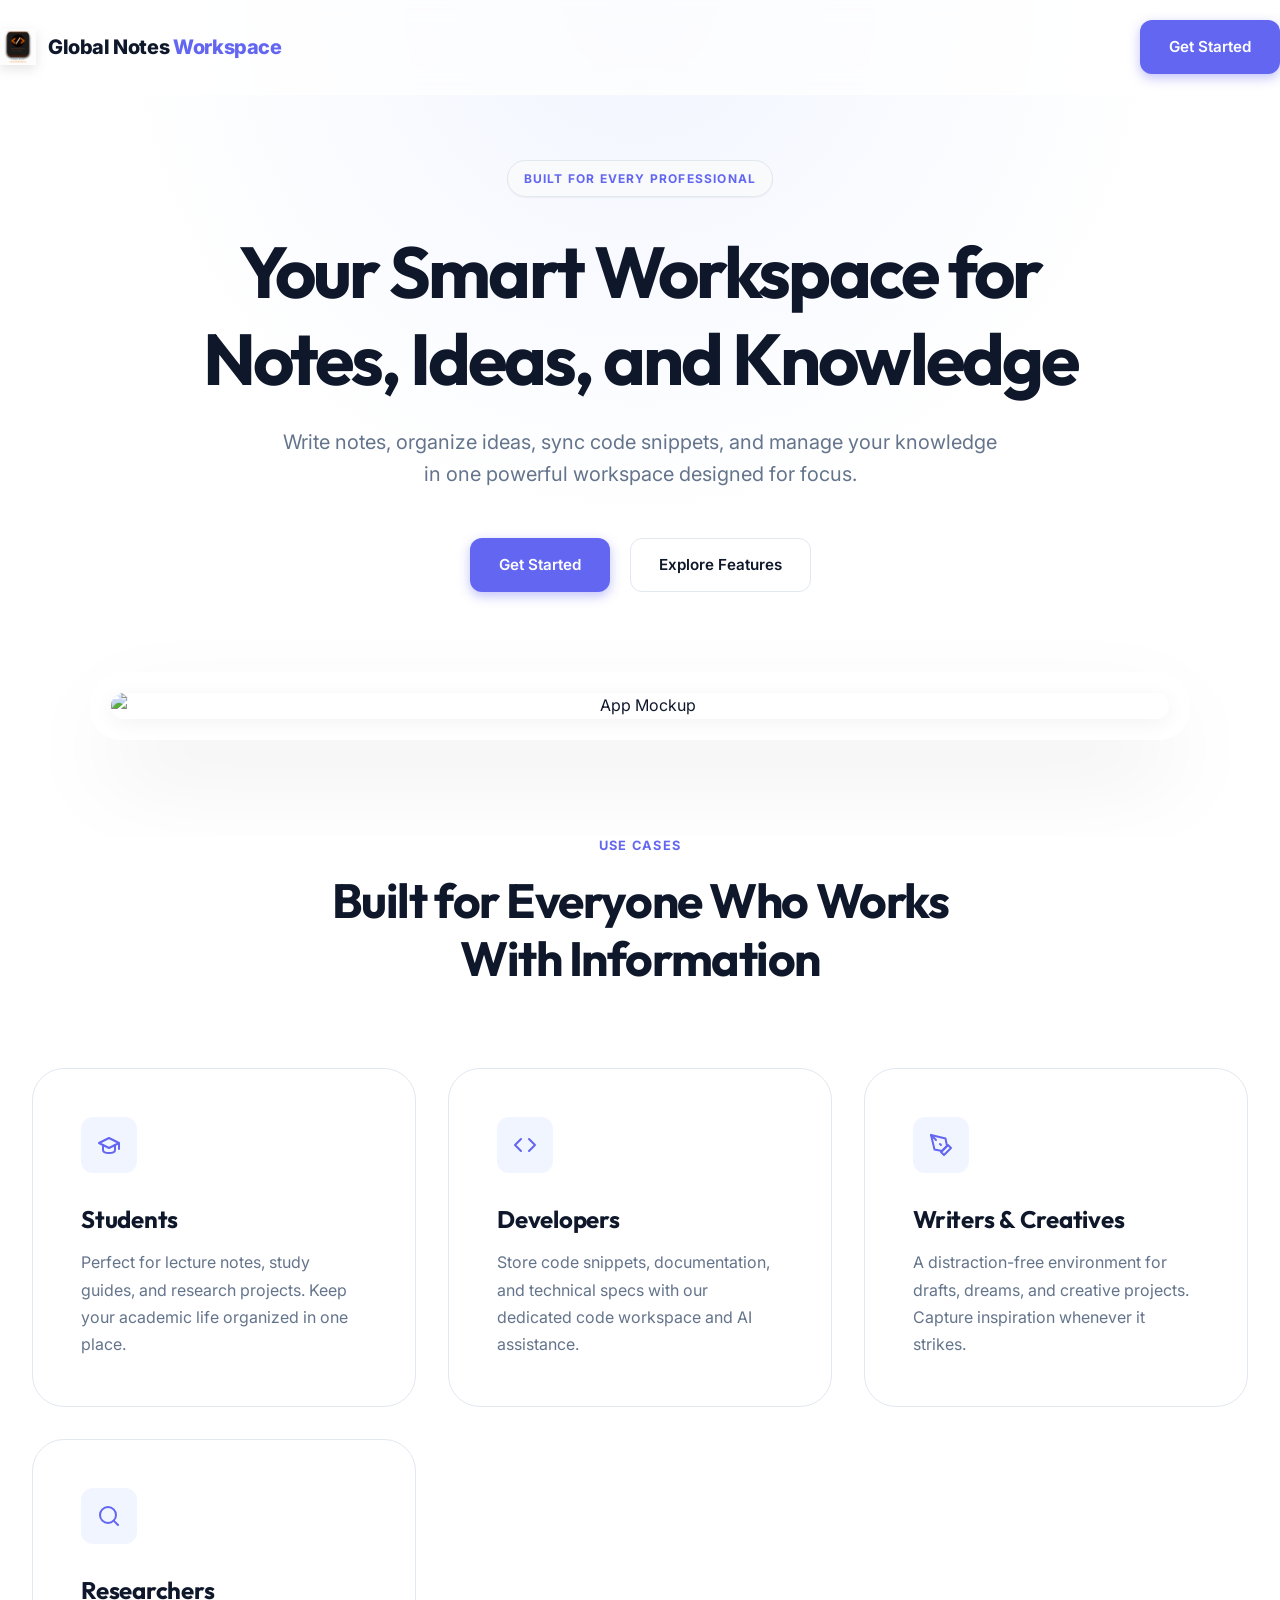
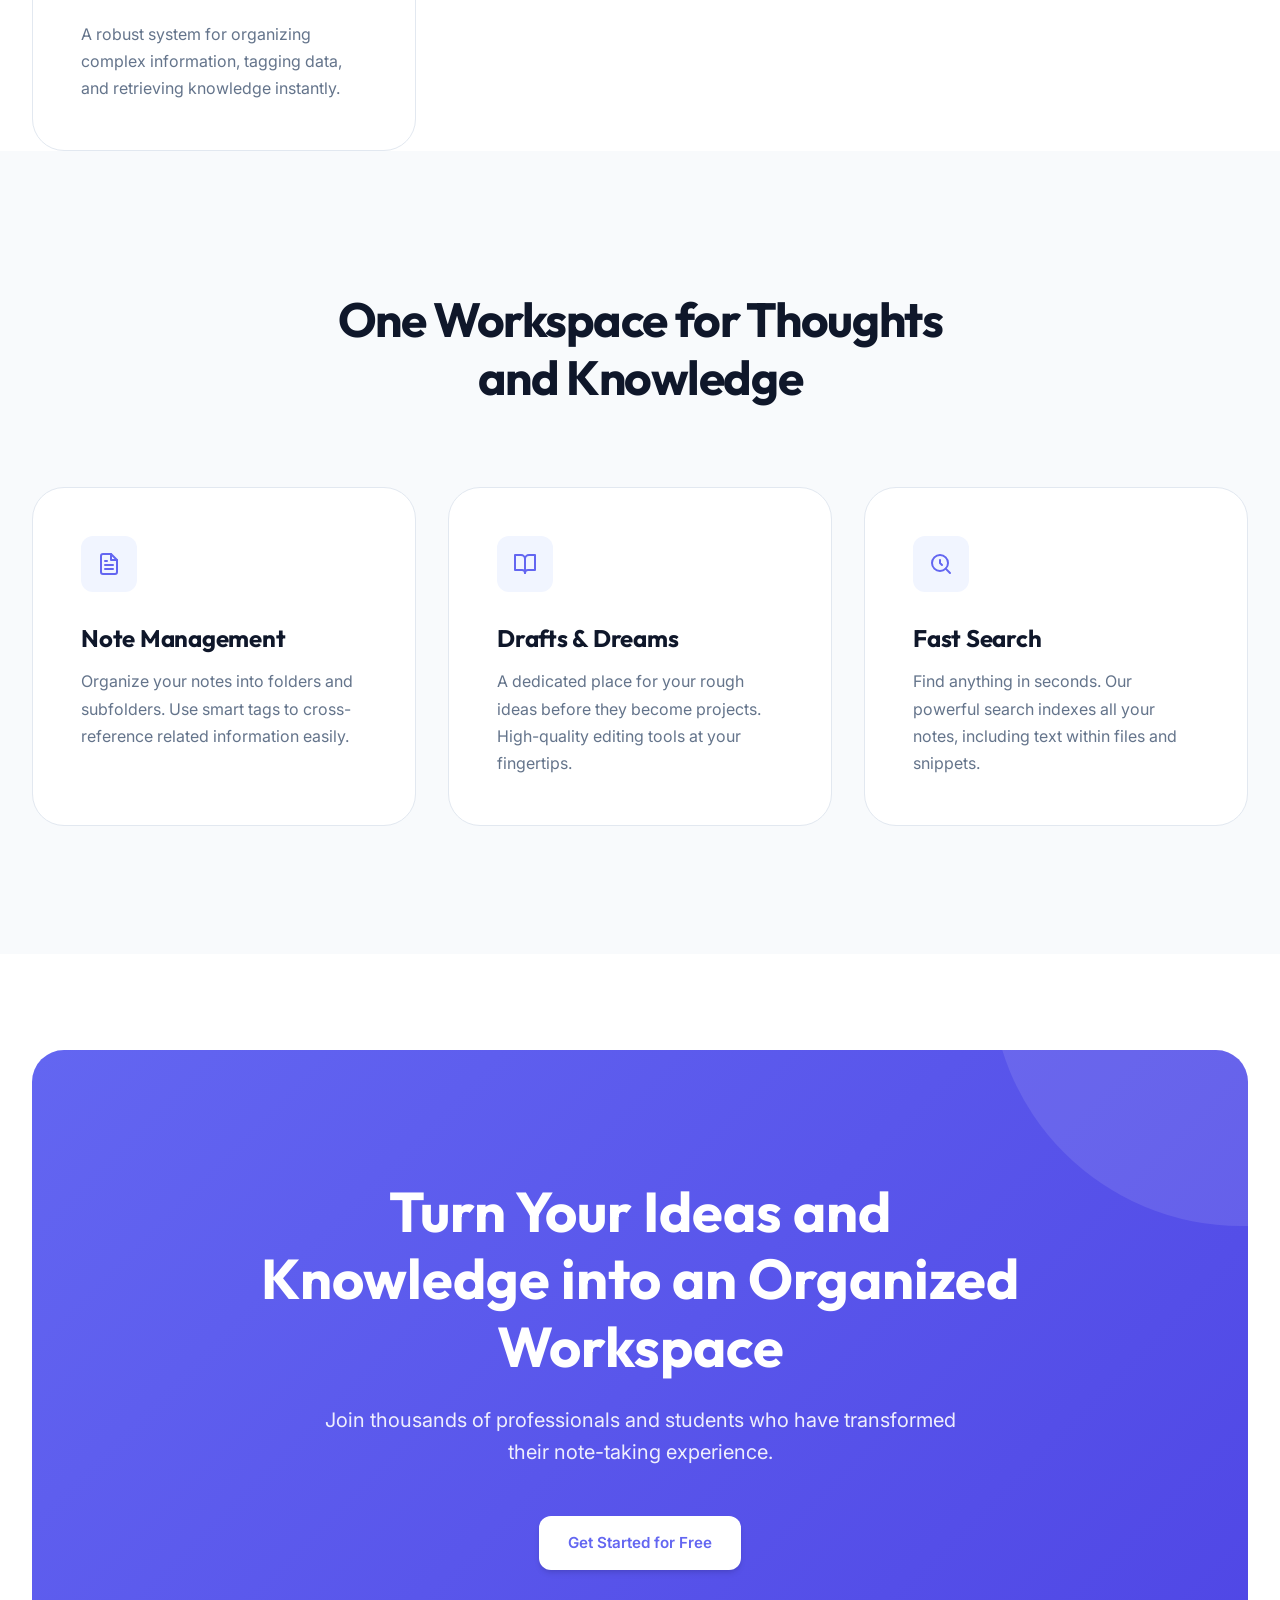
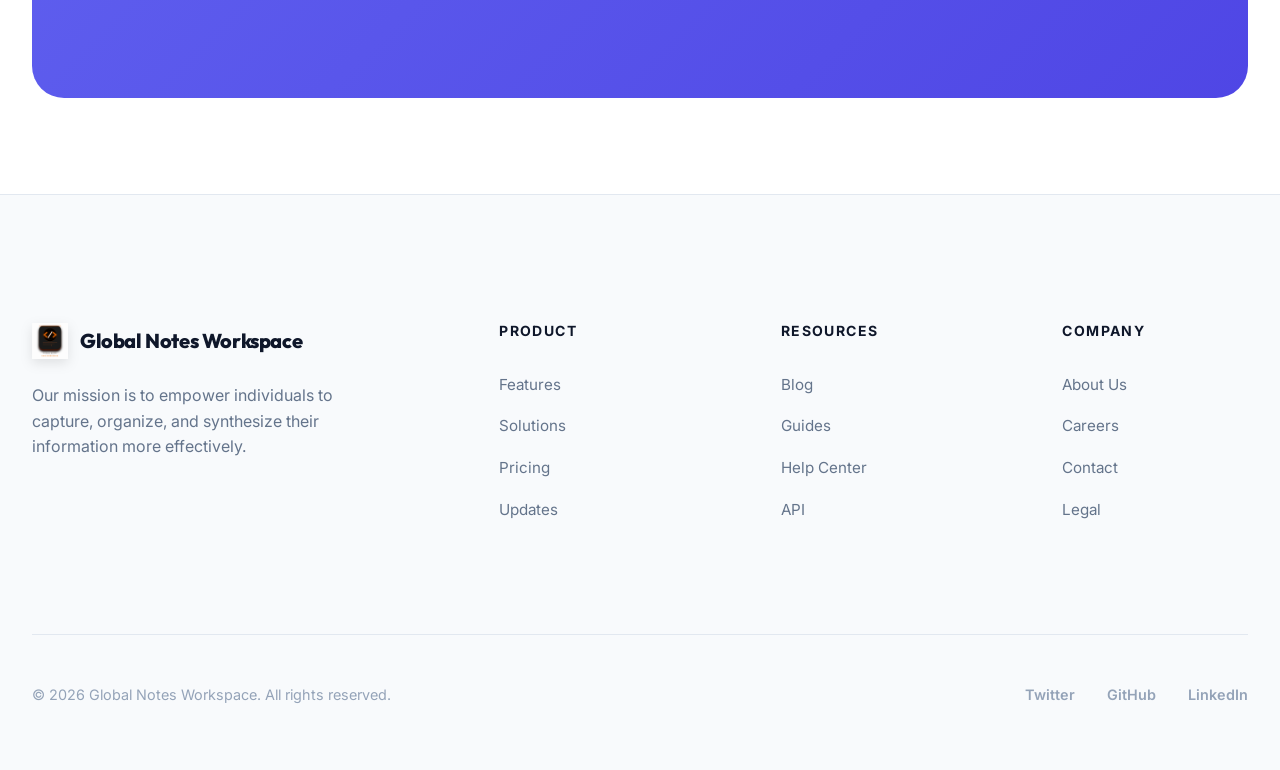
==== commit 4ddc24f1: "Premium Landing Page Overhaul: implemented a high-end SaaS design system with glassmorphic navigatio" ====
--- a/index.html
+++ b/index.html
@@ -9,15 +9,17 @@
     content="Organize your notes, ideas, and knowledge in one powerful, sleek workspace. Built for professionals, students, and developers.">
   <link rel="preconnect" href="https://fonts.googleapis.com">
   <link rel="preconnect" href="https://fonts.gstatic.com" crossorigin>
-  <link href="https://fonts.googleapis.com/css2?family=Inter:wght@400;500;600;700;800&display=swap" rel="stylesheet">
+  <link
+    href="https://fonts.googleapis.com/css2?family=Inter:wght@400;500;600;700;800&family=Outfit:wght@700;800&display=swap"
+    rel="stylesheet">
   <link rel="stylesheet" href="CSS/landing.css">
   <link rel="icon" type="image/png" href="assets/images/logo_workspace.png" />
 </head>
 
 <body>
 
-  <nav class="container">
-    <div class="navbar">
+  <nav id="landing-nav">
+    <div class="container navbar">
       <a href="/" class="brand">
         <img src="assets/images/logo_workspace.png" alt="Global Notes Workspace">
         <span>Global Notes <span style="color: var(--primary);">Workspace</span></span>
@@ -29,7 +31,7 @@
   <header class="hero">
     <div class="container">
       <div class="badge">Built for every professional</div>
-      <h1>Your Smart Workspace for<br>Notes, Ideas, and Knowledge</h1>
+      <h1 style="font-family: 'Outfit', sans-serif;">Your Smart Workspace for<br>Notes, Ideas, and Knowledge</h1>
       <p>Write notes, organize ideas, sync code snippets, and manage your knowledge in one powerful workspace designed
         for focus.</p>
       <div class="hero-btns">
@@ -42,10 +44,12 @@
     </div>
   </header>
 
-  <section class="container" id="features" style="padding: 8rem 0;">
+  <section class="container" id="features">
     <div class="section-title">
-      <p style="color: var(--primary); font-weight: 700; margin-bottom: 0.5rem;">USE CASES</p>
-      <h2>Built for Everyone Who Works<br>With Information</h2>
+      <p
+        style="color: var(--primary); font-weight: 700; margin-bottom: 1rem; text-transform: uppercase; letter-spacing: 0.1em; font-size: 0.8rem;">
+        Use Cases</p>
+      <h2 style="font-family: 'Outfit', sans-serif;">Built for Everyone Who Works<br>With Information</h2>
     </div>
     <div class="features-grid">
       <div class="feature-card">
@@ -56,7 +60,7 @@
             <path d="M6 12v5c0 2 2 3 6 3s6-1 6-3v-5" />
           </svg>
         </div>
-        <h3>Students</h3>
+        <h3 style="font-family: 'Outfit', sans-serif;">Students</h3>
         <p>Perfect for lecture notes, study guides, and research projects. Keep your academic life organized in one
           place.</p>
       </div>
@@ -68,7 +72,7 @@
             <polyline points="8 6 2 12 8 18" />
           </svg>
         </div>
-        <h3>Developers</h3>
+        <h3 style="font-family: 'Outfit', sans-serif;">Developers</h3>
         <p>Store code snippets, documentation, and technical specs with our dedicated code workspace and AI assistance.
         </p>
       </div>
@@ -82,7 +86,7 @@
             <path d="M11 11l1 1" />
           </svg>
         </div>
-        <h3>Writers & Creatives</h3>
+        <h3 style="font-family: 'Outfit', sans-serif;">Writers & Creatives</h3>
         <p>A distraction-free environment for drafts, dreams, and creative projects. Capture inspiration whenever it
           strikes.</p>
       </div>
@@ -94,16 +98,16 @@
             <line x1="21" y1="21" x2="16.65" y2="16.65" />
           </svg>
         </div>
-        <h3>Researchers</h3>
+        <h3 style="font-family: 'Outfit', sans-serif;">Researchers</h3>
         <p>A robust system for organizing complex information, tagging data, and retrieving knowledge instantly.</p>
       </div>
     </div>
   </section>
 
-  <section style="background-color: var(--bg-soft); padding: 8rem 0;">
+  <section style="background-color: var(--bg-soft);">
     <div class="container">
       <div class="section-title">
-        <h2>One Workspace for Thoughts<br>and Knowledge</h2>
+        <h2 style="font-family: 'Outfit', sans-serif;">One Workspace for Thoughts<br>and Knowledge</h2>
       </div>
       <div class="features-grid">
         <div class="feature-card">
@@ -117,7 +121,7 @@
               <polyline points="10 9 9 9 8 9" />
             </svg>
           </div>
-          <h3>Note Management</h3>
+          <h3 style="font-family: 'Outfit', sans-serif;">Note Management</h3>
           <p>Organize your notes into folders and subfolders. Use smart tags to cross-reference related information
             easily.</p>
         </div>
@@ -129,7 +133,7 @@
               <path d="M22 3h-6a4 4 0 0 0-4 4v14a3 3 0 0 1 3-3h7z" />
             </svg>
           </div>
-          <h3>Drafts & Dreams</h3>
+          <h3 style="font-family: 'Outfit', sans-serif;">Drafts & Dreams</h3>
           <p>A dedicated place for your rough ideas before they become projects. High-quality editing tools at your
             fingertips.</p>
         </div>
@@ -142,7 +146,7 @@
               <path d="M11 8v3l2 2" />
             </svg>
           </div>
-          <h3>Fast Search</h3>
+          <h3 style="font-family: 'Outfit', sans-serif;">Fast Search</h3>
           <p>Find anything in seconds. Our powerful search indexes all your notes, including text within files and
             snippets.</p>
         </div>
@@ -152,7 +156,7 @@
 
   <section class="container">
     <div class="cta-section">
-      <h2>Turn Your Ideas and Knowledge into an Organized Workspace</h2>
+      <h2 style="font-family: 'Outfit', sans-serif;">Turn Your Ideas and Knowledge into an Organized Workspace</h2>
       <p>Join thousands of professionals and students who have transformed their note-taking experience.</p>
       <a href="HTML/signup.html" class="btn btn-white">Get Started for Free</a>
     </div>
@@ -164,7 +168,7 @@
         <div class="footer-brand">
           <a href="#" class="brand">
             <img src="assets/images/logo_workspace.png" alt="Global Notes Workspace">
-            <span>Global Notes Workspace</span>
+            <span style="font-family: 'Outfit', sans-serif;">Global Notes Workspace</span>
           </a>
           <p>Our mission is to empower individuals to capture, organize, and synthesize their information more
             effectively.</p>
@@ -199,15 +203,26 @@
       </div>
       <div class="footer-bottom">
         <p>&copy; 2026 Global Notes Workspace. All rights reserved.</p>
-        <div style="display: flex; gap: 1.5rem;">
-          <a href="#" style="color: inherit;">Twitter</a>
-          <a href="#" style="color: inherit;">GitHub</a>
-          <a href="#" style="color: inherit;">LinkedIn</a>
+        <div class="footer-socials">
+          <a href="#">Twitter</a>
+          <a href="#">GitHub</a>
+          <a href="#">LinkedIn</a>
         </div>
       </div>
     </div>
   </footer>
 
+  <script>
+    window.addEventListener('scroll', () => {
+      const nav = document.getElementById('landing-nav');
+      if (window.scrollY > 50) {
+        nav.classList.add('scrolled');
+      } else {
+        nav.classList.remove('scrolled');
+      }
+    });
+  </script>
+
 </body>
 
 </html>
--- a/CSS/landing.css
+++ b/CSS/landing.css
@@ -0,0 +1,504 @@
+:root {
+  /* --- Modern Tech Palette --- */
+  --primary: #6366f1;
+  --primary-glow: rgba(99, 102, 241, 0.4);
+  --primary-dark: #4f46e5;
+  --secondary: #0f172a;
+  --accent: #10b981;
+
+  --text-main: #0f172a;
+  --text-muted: #64748b;
+  --text-dim: #94a3b8;
+
+  --bg-main: #ffffff;
+  --bg-soft: #f8fafc;
+  --bg-dark: #020617;
+
+  --border: #e2e8f0;
+  --border-focus: #cbd5e1;
+
+  --glass: rgba(255, 255, 255, 0.7);
+  --glass-border: rgba(255, 255, 255, 0.3);
+
+  /* --- Spacing & Radius --- */
+  --radius-sm: 8px;
+  --radius-md: 12px;
+  --radius-lg: 20px;
+  --radius-xl: 32px;
+
+  --container-max: 1280px;
+
+  /* --- Shadows --- */
+  --shadow-sm: 0 1px 2px 0 rgb(0 0 0 / 0.05);
+  --shadow-md: 0 4px 6px -1px rgb(0 0 0 / 0.1), 0 2px 4px -2px rgb(0 0 0 / 0.1);
+  --shadow-lg: 0 10px 15px -3px rgb(0 0 0 / 0.1), 0 4px 6px -4px rgb(0 0 0 / 0.1);
+  --shadow-xl: 0 20px 25px -5px rgb(0 0 0 / 0.1), 0 8px 10px -6px rgb(0 0 0 / 0.1);
+}
+
+/* --- Base Reset --- */
+* {
+  margin: 0;
+  padding: 0;
+  box-sizing: border-box;
+  -webkit-font-smoothing: antialiased;
+}
+
+html {
+  scroll-behavior: smooth;
+}
+
+body {
+  font-family: 'Inter', system-ui, -apple-system, sans-serif;
+  color: var(--text-main);
+  background-color: var(--bg-main);
+  line-height: 1.6;
+  overflow-x: hidden;
+}
+
+h1,
+h2,
+h3,
+h4 {
+  font-family: 'Inter', sans-serif;
+  /* Could use Outfit if we add it to HTML */
+  font-weight: 700;
+  color: var(--secondary);
+  line-height: 1.2;
+}
+
+.container {
+  max-width: var(--container-max);
+  margin: 0 auto;
+  padding: 0 2rem;
+}
+
+/* --- Premium Navigation --- */
+nav {
+  position: fixed;
+  top: 0;
+  left: 0;
+  right: 0;
+  z-index: 1000;
+  background: var(--glass);
+  backdrop-filter: blur(12px);
+  -webkit-backdrop-filter: blur(12px);
+  border-bottom: 1px solid var(--glass-border);
+  transition: all 0.3s ease;
+}
+
+nav.scrolled {
+  padding: 0.75rem 0;
+  box-shadow: var(--shadow-md);
+}
+
+.navbar {
+  display: flex;
+  justify-content: space-between;
+  align-items: center;
+  padding: 1.25rem 0;
+}
+
+.brand {
+  display: flex;
+  align-items: center;
+  gap: 0.75rem;
+  text-decoration: none;
+  font-weight: 800;
+  font-size: 1.25rem;
+  color: var(--secondary);
+  letter-spacing: -0.02em;
+}
+
+.brand img {
+  width: 36px;
+  height: 36px;
+  filter: drop-shadow(0 4px 6px rgba(0, 0, 0, 0.1));
+}
+
+.brand span {
+  display: flex;
+  align-items: center;
+  gap: 4px;
+}
+
+/* --- Buttons --- */
+.btn {
+  display: inline-flex;
+  align-items: center;
+  justify-content: center;
+  padding: 0.875rem 1.75rem;
+  border-radius: var(--radius-md);
+  font-weight: 600;
+  font-size: 0.95rem;
+  text-decoration: none;
+  transition: all 0.3s cubic-bezier(0.4, 0, 0.2, 1);
+  cursor: pointer;
+  border: 1px solid transparent;
+}
+
+.btn-primary {
+  background: var(--primary);
+  color: white;
+  box-shadow: 0 4px 12px var(--primary-glow);
+}
+
+.btn-primary:hover {
+  background: var(--primary-dark);
+  transform: translateY(-2px);
+  box-shadow: 0 8px 20px var(--primary-glow);
+}
+
+.btn-secondary {
+  background: white;
+  color: var(--secondary);
+  border: 1px solid var(--border);
+}
+
+.btn-secondary:hover {
+  background: var(--bg-soft);
+  border-color: var(--border-focus);
+  transform: translateY(-2px);
+}
+
+.btn-white {
+  background: white;
+  color: var(--primary);
+  box-shadow: var(--shadow-md);
+}
+
+.btn-white:hover {
+  transform: translateY(-2px);
+  box-shadow: var(--shadow-lg);
+}
+
+/* --- Hero Section --- */
+.hero {
+  padding: 10rem 0 6rem;
+  text-align: center;
+  position: relative;
+  background: radial-gradient(circle at top center, #f1f5ff 0%, #ffffff 50%);
+  overflow: hidden;
+}
+
+/* Subtle dot background */
+.hero::before {
+  content: '';
+  position: absolute;
+  top: 0;
+  left: 0;
+  width: 100%;
+  height: 100%;
+  background-image: radial-gradient(#cbd5e1 0.5px, transparent 0.5px);
+  background-size: 24px 24px;
+  opacity: 0.4;
+  pointer-events: none;
+}
+
+.badge {
+  display: inline-flex;
+  align-items: center;
+  padding: 0.5rem 1rem;
+  background: var(--bg-soft);
+  color: var(--primary);
+  border: 1px solid var(--border);
+  border-radius: 100px;
+  font-size: 0.75rem;
+  font-weight: 700;
+  margin-bottom: 2rem;
+  text-transform: uppercase;
+  letter-spacing: 0.1em;
+  box-shadow: var(--shadow-sm);
+}
+
+.hero h1 {
+  font-size: clamp(2.5rem, 6vw, 4.5rem);
+  letter-spacing: -0.04em;
+  margin-bottom: 1.5rem;
+  max-width: 900px;
+  margin-left: auto;
+  margin-right: auto;
+}
+
+.hero p {
+  font-size: 1.25rem;
+  color: var(--text-muted);
+  max-width: 720px;
+  margin: 0 auto 3rem;
+  line-height: 1.6;
+}
+
+.hero-btns {
+  display: flex;
+  gap: 1.25rem;
+  justify-content: center;
+  margin-bottom: 5rem;
+}
+
+.hero-mockup {
+  position: relative;
+  max-width: 1100px;
+  margin: 0 auto;
+  padding: 20px;
+  background: var(--glass);
+  backdrop-filter: blur(10px);
+  border: 1px solid var(--glass-border);
+  border-radius: var(--radius-xl);
+  box-shadow: 0 40px 100px -20px rgba(0, 0, 0, 0.15);
+  transform: perspective(1000px) rotateX(2deg);
+}
+
+.hero-mockup img {
+  width: 100%;
+  display: block;
+  border-radius: var(--radius-lg);
+  box-shadow: 0 4px 20px rgba(0, 0, 0, 0.05);
+}
+
+/* --- Features Section --- */
+section {
+  padding: 8rem 0;
+  position: relative;
+}
+
+.section-title {
+  text-align: center;
+  margin-bottom: 5rem;
+}
+
+.section-title h2 {
+  font-size: clamp(2rem, 4vw, 3rem);
+  letter-spacing: -0.03em;
+  margin-top: 0.75rem;
+}
+
+.features-grid {
+  display: grid;
+  grid-template-columns: repeat(auto-fit, minmax(300px, 1fr));
+  gap: 2rem;
+}
+
+.feature-card {
+  padding: 3rem;
+  background: white;
+  border: 1px solid var(--border);
+  border-radius: var(--radius-xl);
+  transition: all 0.4s cubic-bezier(0.4, 0, 0.2, 1);
+  position: relative;
+  overflow: hidden;
+}
+
+.feature-card::before {
+  content: '';
+  position: absolute;
+  top: 0;
+  left: 0;
+  width: 100%;
+  height: 4px;
+  background: var(--primary);
+  opacity: 0;
+  transition: opacity 0.3s;
+}
+
+.feature-card:hover {
+  border-color: transparent;
+  box-shadow: var(--shadow-xl);
+  transform: translateY(-8px);
+}
+
+.feature-card:hover::before {
+  opacity: 1;
+}
+
+.feature-icon {
+  width: 56px;
+  height: 56px;
+  background: #f1f5ff;
+  border-radius: var(--radius-md);
+  display: flex;
+  align-items: center;
+  justify-content: center;
+  margin-bottom: 2rem;
+  color: var(--primary);
+  transition: transform 0.3s;
+}
+
+.feature-card:hover .feature-icon {
+  transform: scale(1.1) rotate(5deg);
+}
+
+.feature-card h3 {
+  font-size: 1.5rem;
+  margin-bottom: 1rem;
+  letter-spacing: -0.01em;
+}
+
+.feature-card p {
+  color: var(--text-muted);
+  font-size: 1rem;
+  line-height: 1.7;
+}
+
+/* --- CTA Section --- */
+.cta-section {
+  background: linear-gradient(135deg, var(--primary) 0%, var(--primary-dark) 100%);
+  color: white;
+  padding: 8rem 2rem;
+  text-align: center;
+  border-radius: var(--radius-xl);
+  margin: 6rem auto;
+  max-width: var(--container-max);
+  position: relative;
+  overflow: hidden;
+}
+
+/* CTA decoration */
+.cta-section::after {
+  content: '';
+  position: absolute;
+  top: -50%;
+  right: -20%;
+  width: 500px;
+  height: 500px;
+  background: rgba(255, 255, 255, 0.1);
+  border-radius: 50%;
+  pointer-events: none;
+}
+
+.cta-section h2 {
+  color: white;
+  font-size: clamp(2rem, 4.5vw, 3.5rem);
+  margin-bottom: 1.5rem;
+  max-width: 800px;
+  margin-left: auto;
+  margin-right: auto;
+}
+
+.cta-section p {
+  font-size: 1.25rem;
+  margin-bottom: 3rem;
+  opacity: 0.9;
+  max-width: 640px;
+  margin-left: auto;
+  margin-right: auto;
+}
+
+/* --- Footer --- */
+.footer {
+  padding: 8rem 0 4rem;
+  background: var(--bg-soft);
+  border-top: 1px solid var(--border);
+}
+
+.footer-grid {
+  display: grid;
+  grid-template-columns: 2fr 1fr 1fr 1fr;
+  gap: 6rem;
+  margin-bottom: 6rem;
+}
+
+.footer-brand .brand {
+  margin-bottom: 1.5rem;
+}
+
+.footer-brand p {
+  color: var(--text-muted);
+  font-size: 1rem;
+  max-width: 320px;
+}
+
+.footer-links h4 {
+  font-size: 0.875rem;
+  text-transform: uppercase;
+  letter-spacing: 0.1em;
+  margin-bottom: 2rem;
+  color: var(--secondary);
+}
+
+.footer-links ul {
+  list-style: none;
+}
+
+.footer-links li {
+  margin-bottom: 1rem;
+}
+
+.footer-links a {
+  color: var(--text-muted);
+  text-decoration: none;
+  font-size: 0.95rem;
+  transition: all 0.2s;
+}
+
+.footer-links a:hover {
+  color: var(--primary);
+  padding-left: 4px;
+}
+
+.footer-bottom {
+  border-top: 1px solid var(--border);
+  padding-top: 3rem;
+  display: flex;
+  justify-content: space-between;
+  align-items: center;
+  color: var(--text-dim);
+  font-size: 0.9rem;
+}
+
+.footer-socials {
+  display: flex;
+  gap: 2rem;
+}
+
+.footer-socials a {
+  color: var(--text-dim);
+  text-decoration: none;
+  font-weight: 600;
+  transition: color 0.2s;
+}
+
+.footer-socials a:hover {
+  color: var(--primary);
+}
+
+/* --- Responsive Adjustments --- */
+@media (max-width: 1024px) {
+  .footer-grid {
+    grid-template-columns: 1fr 1fr 1fr;
+    gap: 3rem;
+  }
+
+  .footer-brand {
+    grid-column: 1 / -1;
+  }
+}
+
+@media (max-width: 768px) {
+  .hero {
+    padding: 8rem 0 4rem;
+  }
+
+  .hero-btns {
+    flex-direction: column;
+    align-items: stretch;
+  }
+
+  .footer-grid {
+    grid-template-columns: 1fr 1fr;
+    gap: 2.5rem;
+  }
+
+  .footer-bottom {
+    flex-direction: column;
+    gap: 2rem;
+    text-align: center;
+  }
+
+  .section-title {
+    margin-bottom: 3rem;
+  }
+
+  .cta-section {
+    margin: 4rem 1rem;
+    padding: 5rem 1.5rem;
+  }
+}
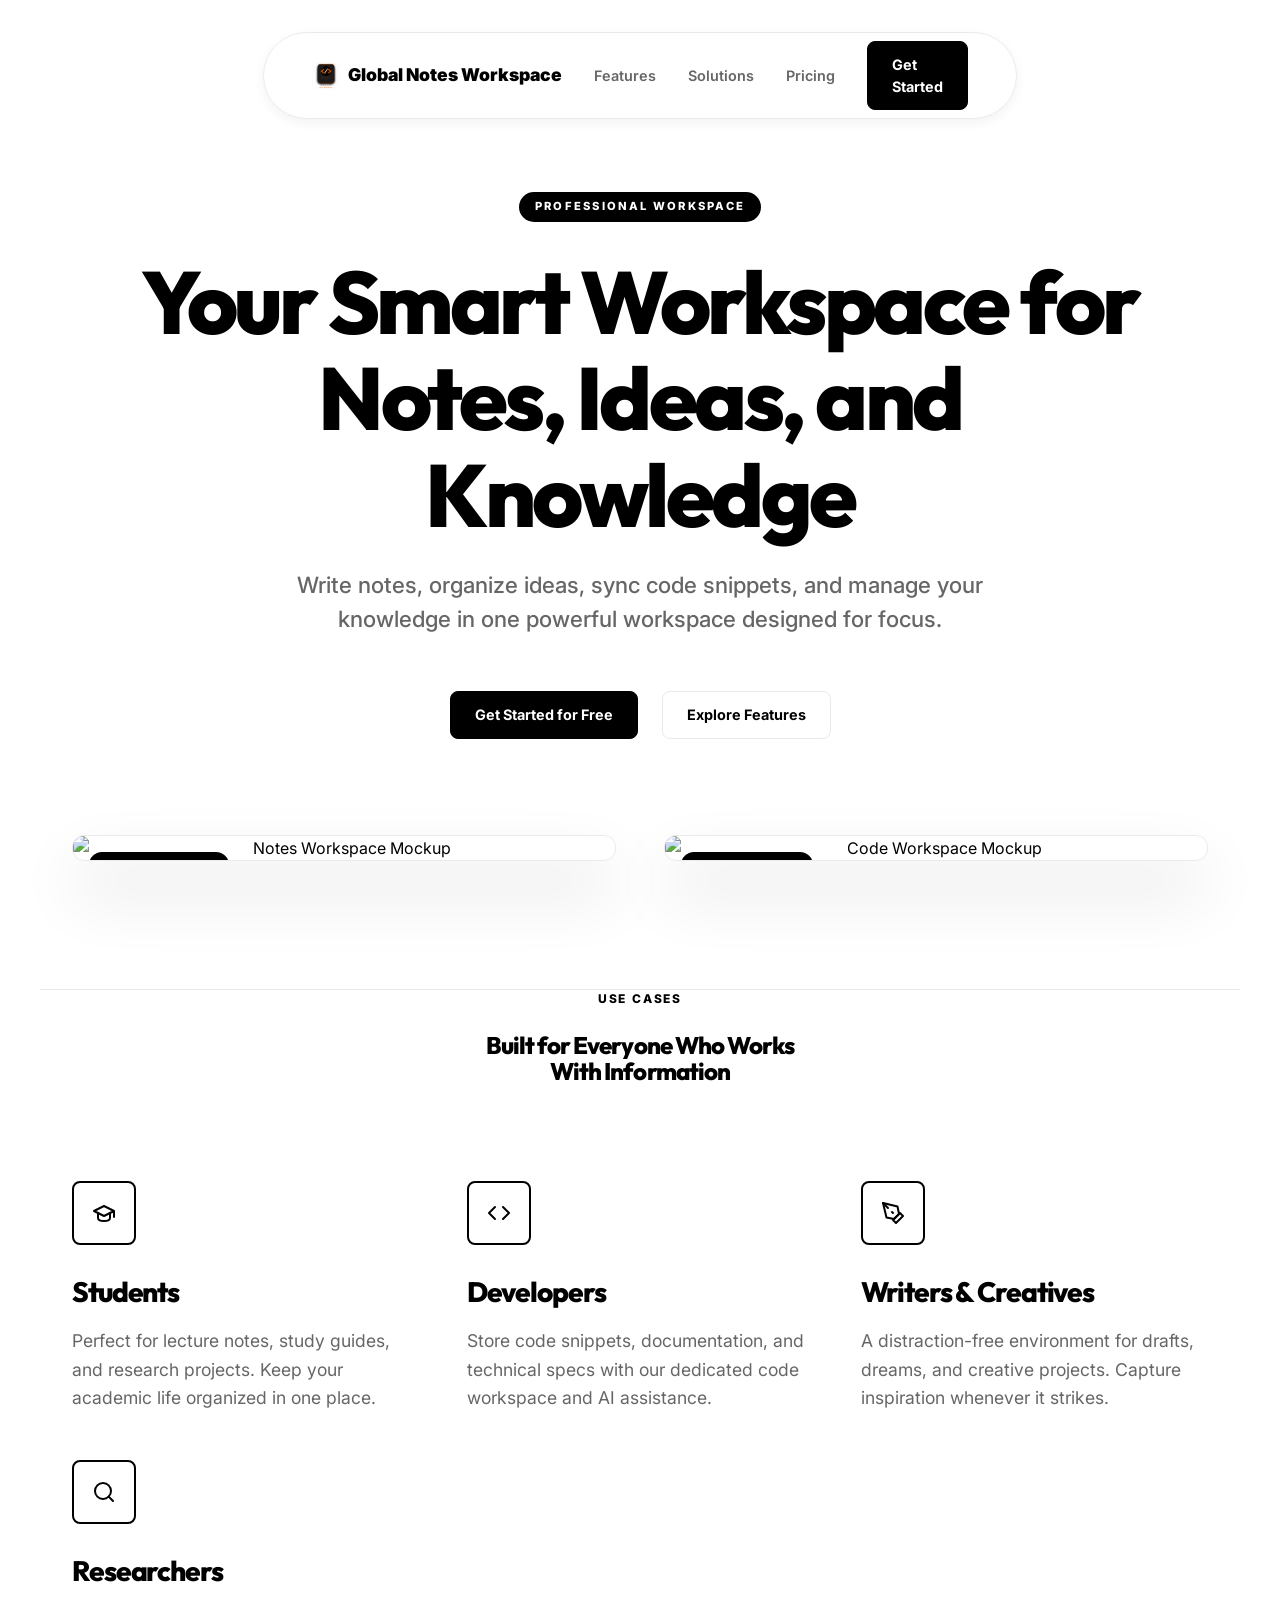
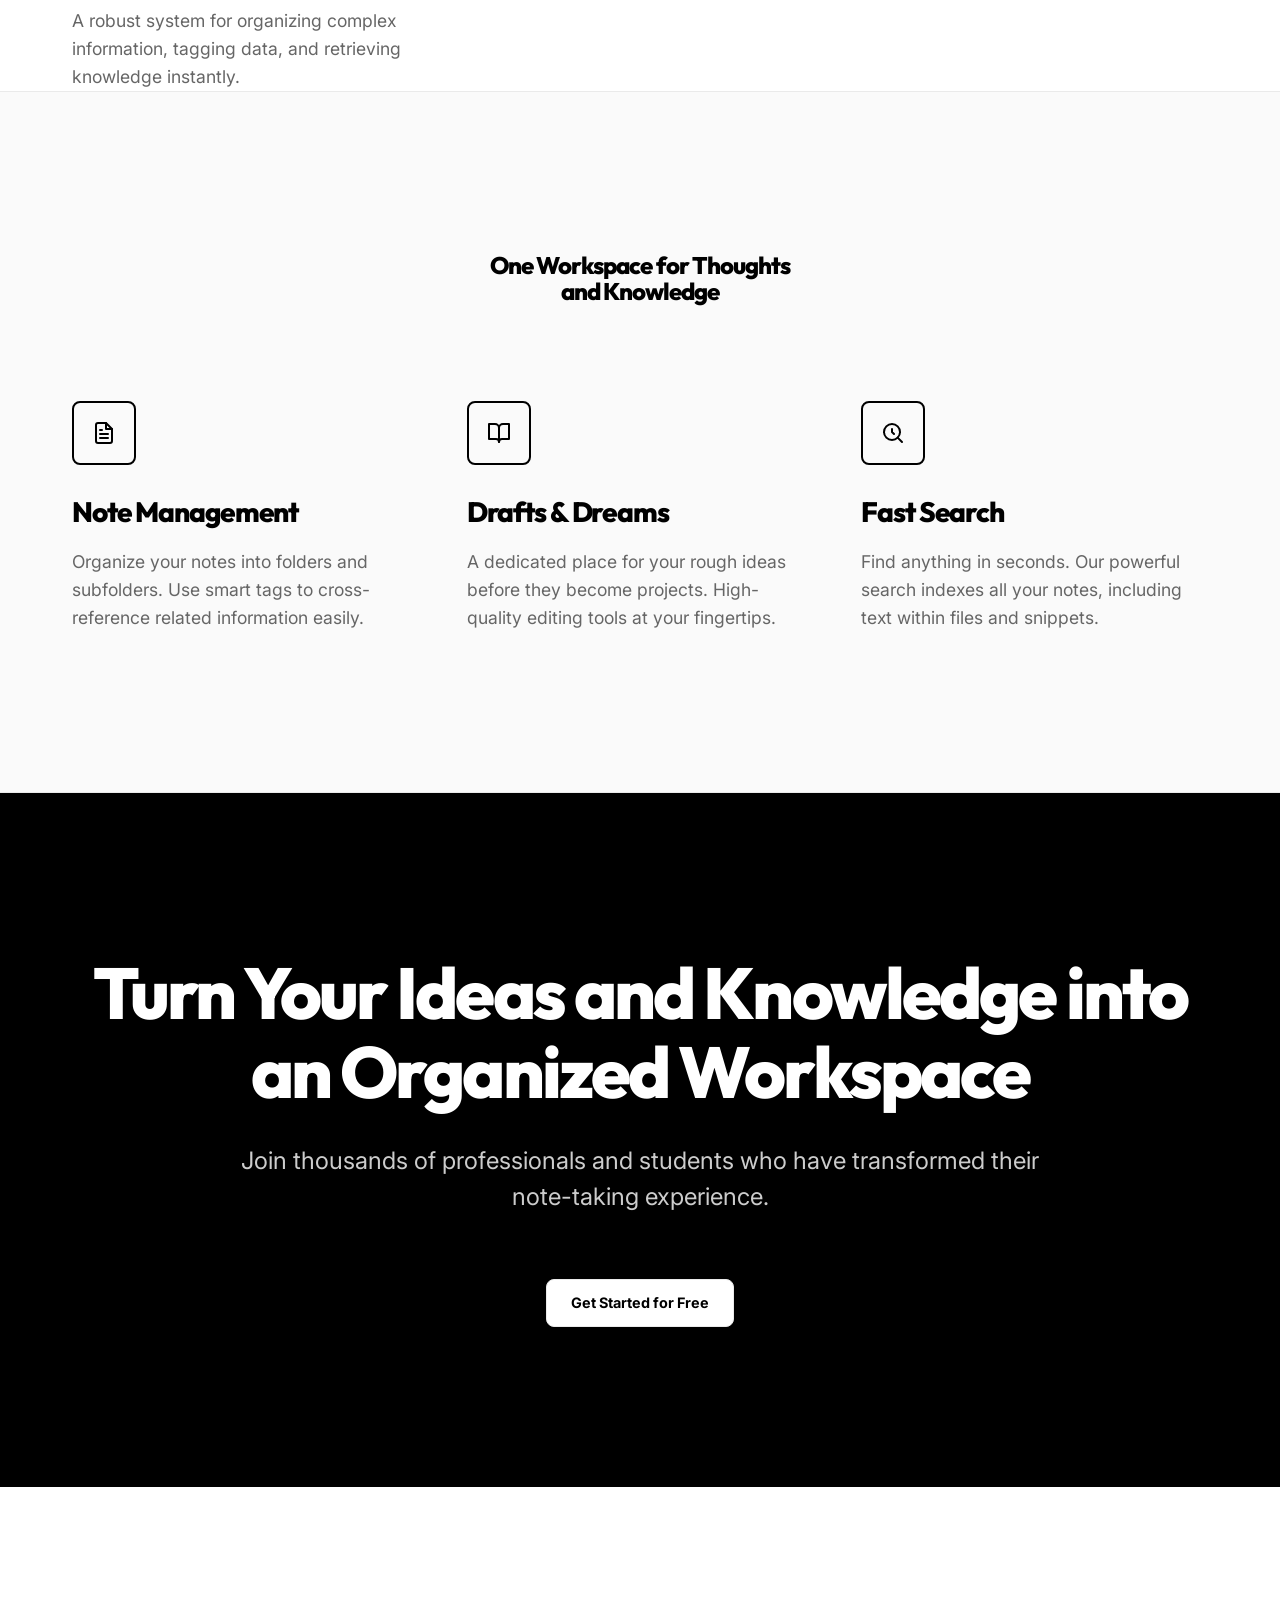
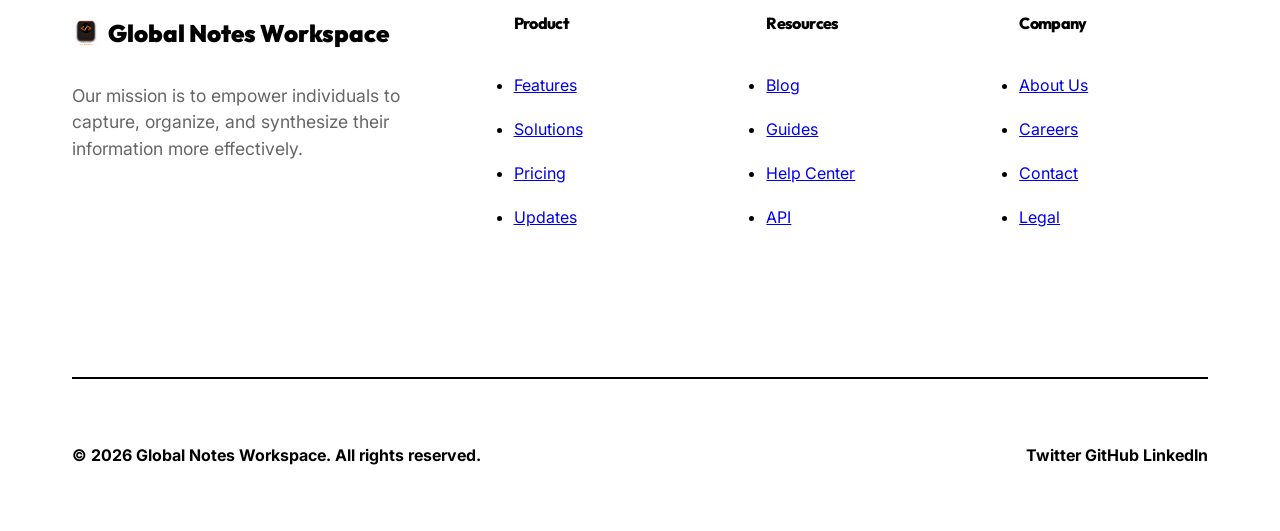
==== commit 0a3358d4: "Monochrome Excellence: revamped the landing page with a high-contrast Black & White theme. Introduce" ====
--- a/index.html
+++ b/index.html
@@ -22,36 +22,49 @@
     <div class="container navbar">
       <a href="/" class="brand">
         <img src="assets/images/logo_workspace.png" alt="Global Notes Workspace">
-        <span>Global Notes <span style="color: var(--primary);">Workspace</span></span>
+        <span>Global Notes Workspace</span>
       </a>
+      <div class="nav-links">
+        <a href="#features">Features</a>
+        <a href="#solutions">Solutions</a>
+        <a href="#">Pricing</a>
+      </div>
       <a href="HTML/signup.html" class="btn btn-primary">Get Started</a>
     </div>
   </nav>
 
   <header class="hero">
     <div class="container">
-      <div class="badge">Built for every professional</div>
+      <div class="badge">Professional Workspace</div>
       <h1 style="font-family: 'Outfit', sans-serif;">Your Smart Workspace for<br>Notes, Ideas, and Knowledge</h1>
       <p>Write notes, organize ideas, sync code snippets, and manage your knowledge in one powerful workspace designed
         for focus.</p>
       <div class="hero-btns">
-        <a href="HTML/signup.html" class="btn btn-primary">Get Started</a>
+        <a href="HTML/signup.html" class="btn btn-primary">Get Started for Free</a>
         <a href="#features" class="btn btn-secondary">Explore Features</a>
       </div>
-      <div class="hero-mockup">
-        <img src="assets/images/app-mockup.png" alt="App Mockup">
+
+      <div class="hero-mockups">
+        <div class="mockup-container">
+          <span>Notes Workspace</span>
+          <img src="assets/images/notes_workspace_real.png" alt="Notes Workspace Mockup">
+        </div>
+        <div class="mockup-container">
+          <span>Code Workspace</span>
+          <img src="assets/images/code_workspace_real.png" alt="Code Workspace Mockup">
+        </div>
       </div>
     </div>
   </header>
 
   <section class="container" id="features">
-    <div class="section-title">
+    <div class="section-title reveal">
       <p
-        style="color: var(--primary); font-weight: 700; margin-bottom: 1rem; text-transform: uppercase; letter-spacing: 0.1em; font-size: 0.8rem;">
+        style="color: var(--primary); font-weight: 800; margin-bottom: 1.5rem; text-transform: uppercase; letter-spacing: 0.15em; font-size: 0.75rem;">
         Use Cases</p>
       <h2 style="font-family: 'Outfit', sans-serif;">Built for Everyone Who Works<br>With Information</h2>
     </div>
-    <div class="features-grid">
+    <div class="features-grid reveal">
       <div class="feature-card">
         <div class="feature-icon">
           <svg width="24" height="24" viewBox="0 0 24 24" fill="none" stroke="currentColor" stroke-width="2"
@@ -104,12 +117,12 @@
     </div>
   </section>
 
-  <section style="background-color: var(--bg-soft);">
-    <div class="container">
-      <div class="section-title">
+  <section id="solutions" style="background-color: var(--bg-soft);">
+    <div class="container">
+      <div class="section-title reveal">
         <h2 style="font-family: 'Outfit', sans-serif;">One Workspace for Thoughts<br>and Knowledge</h2>
       </div>
-      <div class="features-grid">
+      <div class="features-grid reveal">
         <div class="feature-card">
           <div class="feature-icon">
             <svg width="24" height="24" viewBox="0 0 24 24" fill="none" stroke="currentColor" stroke-width="2"
@@ -154,11 +167,11 @@
     </div>
   </section>
 
-  <section class="container">
-    <div class="cta-section">
+  <section class="cta-section">
+    <div class="container">
       <h2 style="font-family: 'Outfit', sans-serif;">Turn Your Ideas and Knowledge into an Organized Workspace</h2>
       <p>Join thousands of professionals and students who have transformed their note-taking experience.</p>
-      <a href="HTML/signup.html" class="btn btn-white">Get Started for Free</a>
+      <a href="HTML/signup.html" class="btn btn-white btn-large">Get Started for Free</a>
     </div>
   </section>
 
@@ -213,14 +226,30 @@
   </footer>
 
   <script>
+    // Navbar Scroll Effect
     window.addEventListener('scroll', () => {
       const nav = document.getElementById('landing-nav');
-      if (window.scrollY > 50) {
+      if (window.scrollY > 20) {
         nav.classList.add('scrolled');
       } else {
         nav.classList.remove('scrolled');
       }
     });
+
+    // Reveal on Scroll
+    const observerOptions = {
+      threshold: 0.1
+    };
+
+    const observer = new IntersectionObserver((entries) => {
+      entries.forEach(entry => {
+        if (entry.isIntersecting) {
+          entry.target.classList.add('active');
+        }
+      });
+    }, observerOptions);
+
+    document.querySelectorAll('.reveal').forEach(el => observer.observe(el));
   </script>
 
 </body>
--- a/CSS/landing.css
+++ b/CSS/landing.css
@@ -1,38 +1,38 @@
 :root {
-  /* --- Modern Tech Palette --- */
-  --primary: #6366f1;
-  --primary-glow: rgba(99, 102, 241, 0.4);
-  --primary-dark: #4f46e5;
-  --secondary: #0f172a;
-  --accent: #10b981;
-
-  --text-main: #0f172a;
-  --text-muted: #64748b;
-  --text-dim: #94a3b8;
+  /* --- Monochrome Premium Palette --- */
+  --primary: #000000;
+  --primary-hover: #222222;
+  --secondary: #ffffff;
+  --accent: #000000;
+
+  --text-main: #000000;
+  --text-muted: #666666;
+  --text-dim: #999999;
 
   --bg-main: #ffffff;
-  --bg-soft: #f8fafc;
-  --bg-dark: #020617;
-
-  --border: #e2e8f0;
-  --border-focus: #cbd5e1;
-
-  --glass: rgba(255, 255, 255, 0.7);
-  --glass-border: rgba(255, 255, 255, 0.3);
+  --bg-soft: #fafafa;
+  --bg-dark: #000000;
+
+  --border: #eaeaea;
+  --border-dark: #000000;
+
+  --glass: rgba(255, 255, 255, 0.9);
+  --glass-border: rgba(0, 0, 0, 0.05);
 
   /* --- Spacing & Radius --- */
-  --radius-sm: 8px;
-  --radius-md: 12px;
-  --radius-lg: 20px;
-  --radius-xl: 32px;
-
-  --container-max: 1280px;
+  --radius-sm: 4px;
+  --radius-md: 8px;
+  --radius-lg: 12px;
+  --radius-xl: 50px;
+  /* For pill navigation */
+
+  --container-max: 1200px;
 
   /* --- Shadows --- */
-  --shadow-sm: 0 1px 2px 0 rgb(0 0 0 / 0.05);
-  --shadow-md: 0 4px 6px -1px rgb(0 0 0 / 0.1), 0 2px 4px -2px rgb(0 0 0 / 0.1);
-  --shadow-lg: 0 10px 15px -3px rgb(0 0 0 / 0.1), 0 4px 6px -4px rgb(0 0 0 / 0.1);
-  --shadow-xl: 0 20px 25px -5px rgb(0 0 0 / 0.1), 0 8px 10px -6px rgb(0 0 0 / 0.1);
+  --shadow-sm: 0 2px 4px rgba(0, 0, 0, 0.02);
+  --shadow-md: 0 4px 12px rgba(0, 0, 0, 0.05);
+  --shadow-lg: 0 12px 24px rgba(0, 0, 0, 0.08);
+  --shadow-xl: 0 32px 64px rgba(0, 0, 0, 0.12);
 }
 
 /* --- Base Reset --- */
@@ -51,7 +51,7 @@
   font-family: 'Inter', system-ui, -apple-system, sans-serif;
   color: var(--text-main);
   background-color: var(--bg-main);
-  line-height: 1.6;
+  line-height: 1.5;
   overflow-x: hidden;
 }
 
@@ -59,11 +59,11 @@
 h2,
 h3,
 h4 {
-  font-family: 'Inter', sans-serif;
-  /* Could use Outfit if we add it to HTML */
-  font-weight: 700;
-  color: var(--secondary);
-  line-height: 1.2;
+  font-family: 'Outfit', 'Inter', sans-serif;
+  font-weight: 800;
+  color: var(--primary);
+  line-height: 1.1;
+  letter-spacing: -0.04em;
 }
 
 .container {
@@ -72,53 +72,71 @@
   padding: 0 2rem;
 }
 
-/* --- Premium Navigation --- */
+/* --- Beautified Pill Navigation --- */
 nav {
   position: fixed;
-  top: 0;
-  left: 0;
-  right: 0;
+  top: 2rem;
+  left: 50%;
+  transform: translateX(-50%);
   z-index: 1000;
   background: var(--glass);
-  backdrop-filter: blur(12px);
-  -webkit-backdrop-filter: blur(12px);
-  border-bottom: 1px solid var(--glass-border);
-  transition: all 0.3s ease;
+  backdrop-filter: blur(16px);
+  -webkit-backdrop-filter: blur(16px);
+  border: 1px solid var(--border);
+  border-radius: var(--radius-xl);
+  padding: 0.5rem 1rem;
+  width: auto;
+  min-width: 600px;
+  transition: all 0.5s cubic-bezier(0.4, 0, 0.2, 1);
+  box-shadow: var(--shadow-md);
 }
 
 nav.scrolled {
-  padding: 0.75rem 0;
-  box-shadow: var(--shadow-md);
+  top: 1rem;
+  padding: 0.4rem 0.8rem;
+  box-shadow: var(--shadow-lg);
+  border-color: var(--primary);
 }
 
 .navbar {
   display: flex;
   justify-content: space-between;
   align-items: center;
-  padding: 1.25rem 0;
+  gap: 2rem;
 }
 
 .brand {
   display: flex;
   align-items: center;
-  gap: 0.75rem;
+  gap: 0.5rem;
   text-decoration: none;
-  font-weight: 800;
-  font-size: 1.25rem;
-  color: var(--secondary);
-  letter-spacing: -0.02em;
+  font-weight: 900;
+  font-size: 1.1rem;
+  color: var(--primary);
+  white-space: nowrap;
 }
 
 .brand img {
-  width: 36px;
-  height: 36px;
-  filter: drop-shadow(0 4px 6px rgba(0, 0, 0, 0.1));
-}
-
-.brand span {
+  width: 28px;
+  height: 28px;
+}
+
+.nav-links {
   display: flex;
-  align-items: center;
-  gap: 4px;
+  gap: 2rem;
+  align-items: center;
+}
+
+.nav-links a {
+  text-decoration: none;
+  color: var(--text-muted);
+  font-size: 0.9rem;
+  font-weight: 600;
+  transition: color 0.2s;
+}
+
+.nav-links a:hover {
+  color: var(--primary);
 }
 
 /* --- Buttons --- */
@@ -126,379 +144,357 @@
   display: inline-flex;
   align-items: center;
   justify-content: center;
-  padding: 0.875rem 1.75rem;
+  padding: 0.75rem 1.5rem;
   border-radius: var(--radius-md);
-  font-weight: 600;
-  font-size: 0.95rem;
+  font-weight: 700;
+  font-size: 0.9rem;
   text-decoration: none;
   transition: all 0.3s cubic-bezier(0.4, 0, 0.2, 1);
   cursor: pointer;
-  border: 1px solid transparent;
 }
 
 .btn-primary {
   background: var(--primary);
   color: white;
-  box-shadow: 0 4px 12px var(--primary-glow);
+  border: 1px solid var(--primary);
 }
 
 .btn-primary:hover {
-  background: var(--primary-dark);
+  background: #333;
   transform: translateY(-2px);
-  box-shadow: 0 8px 20px var(--primary-glow);
+  box-shadow: 0 8px 16px rgba(0, 0, 0, 0.1);
 }
 
 .btn-secondary {
   background: white;
-  color: var(--secondary);
+  color: var(--primary);
   border: 1px solid var(--border);
 }
 
 .btn-secondary:hover {
   background: var(--bg-soft);
-  border-color: var(--border-focus);
+  border-color: var(--primary);
   transform: translateY(-2px);
 }
 
 .btn-white {
   background: white;
   color: var(--primary);
+  border: 1px solid var(--border);
+}
+
+.btn-white:hover {
+  border-color: var(--primary);
+  transform: translateY(-2px);
   box-shadow: var(--shadow-md);
-}
-
-.btn-white:hover {
-  transform: translateY(-2px);
-  box-shadow: var(--shadow-lg);
 }
 
 /* --- Hero Section --- */
 .hero {
-  padding: 10rem 0 6rem;
+  padding: 12rem 0 8rem;
   text-align: center;
   position: relative;
-  background: radial-gradient(circle at top center, #f1f5ff 0%, #ffffff 50%);
-  overflow: hidden;
-}
-
-/* Subtle dot background */
+  background: #ffffff;
+}
+
+/* Diagonal stripe background for modern look */
 .hero::before {
   content: '';
   position: absolute;
   top: 0;
   left: 0;
   width: 100%;
-  height: 100%;
-  background-image: radial-gradient(#cbd5e1 0.5px, transparent 0.5px);
-  background-size: 24px 24px;
-  opacity: 0.4;
-  pointer-events: none;
+  height: 50%;
+  background: linear-gradient(180deg, #f9fafb 0%, #ffffff 100%);
+  z-index: -1;
 }
 
 .badge {
   display: inline-flex;
   align-items: center;
-  padding: 0.5rem 1rem;
-  background: var(--bg-soft);
-  color: var(--primary);
-  border: 1px solid var(--border);
+  padding: 0.4rem 1rem;
+  background: #000;
+  color: #fff;
   border-radius: 100px;
-  font-size: 0.75rem;
-  font-weight: 700;
+  font-size: 0.7rem;
+  font-weight: 800;
   margin-bottom: 2rem;
   text-transform: uppercase;
-  letter-spacing: 0.1em;
-  box-shadow: var(--shadow-sm);
+  letter-spacing: 0.2em;
+  animation: fadeInDown 0.8s ease-out;
 }
 
 .hero h1 {
-  font-size: clamp(2.5rem, 6vw, 4.5rem);
-  letter-spacing: -0.04em;
+  font-size: clamp(3rem, 8vw, 5.5rem);
   margin-bottom: 1.5rem;
-  max-width: 900px;
+  max-width: 1000px;
   margin-left: auto;
   margin-right: auto;
+  animation: fadeInUp 1s ease-out;
 }
 
 .hero p {
-  font-size: 1.25rem;
+  font-size: 1.4rem;
   color: var(--text-muted);
-  max-width: 720px;
-  margin: 0 auto 3rem;
-  line-height: 1.6;
+  max-width: 700px;
+  margin: 0 auto 3.5rem;
+  font-weight: 500;
+  animation: fadeInUp 1.2s ease-out;
 }
 
 .hero-btns {
   display: flex;
-  gap: 1.25rem;
+  gap: 1.5rem;
   justify-content: center;
-  margin-bottom: 5rem;
-}
-
-.hero-mockup {
+  margin-bottom: 6rem;
+  animation: fadeInUp 1.4s ease-out;
+}
+
+.hero-mockups {
+  display: grid;
+  grid-template-columns: 1fr 1fr;
+  gap: 3rem;
+  margin: 0 auto;
+  max-width: 1200px;
+  perspective: 2000px;
+}
+
+.mockup-container {
   position: relative;
-  max-width: 1100px;
-  margin: 0 auto;
-  padding: 20px;
-  background: var(--glass);
-  backdrop-filter: blur(10px);
-  border: 1px solid var(--glass-border);
-  border-radius: var(--radius-xl);
-  box-shadow: 0 40px 100px -20px rgba(0, 0, 0, 0.15);
-  transform: perspective(1000px) rotateX(2deg);
-}
-
-.hero-mockup img {
+  border: 1px solid var(--border);
+  border-radius: var(--radius-lg);
+  overflow: hidden;
+  box-shadow: var(--shadow-xl);
+  transition: all 0.6s cubic-bezier(0.4, 0, 0.2, 1);
+  background: white;
+}
+
+.mockup-container:hover {
+  transform: translateY(-20px) rotateX(5deg);
+  border-color: var(--primary);
+  box-shadow: 0 50px 100px -20px rgba(0, 0, 0, 0.15);
+}
+
+.mockup-container span {
+  position: absolute;
+  top: 1rem;
+  left: 1rem;
+  background: black;
+  color: white;
+  padding: 0.3rem 0.8rem;
+  border-radius: 100px;
+  font-size: 0.7rem;
+  font-weight: 800;
+  z-index: 10;
+  text-transform: uppercase;
+}
+
+.mockup-container img {
   width: 100%;
   display: block;
-  border-radius: var(--radius-lg);
-  box-shadow: 0 4px 20px rgba(0, 0, 0, 0.05);
 }
 
 /* --- Features Section --- */
 section {
-  padding: 8rem 0;
-  position: relative;
+  padding: 10rem 0;
+  border-top: 1px solid var(--border);
 }
 
 .section-title {
   text-align: center;
-  margin-bottom: 5rem;
-}
-
-.section-title h2 {
-  font-size: clamp(2rem, 4vw, 3rem);
-  letter-spacing: -0.03em;
-  margin-top: 0.75rem;
+  margin-bottom: 6rem;
+}
+
+.reveal {
+  opacity: 0;
+  transform: translateY(30px);
+  transition: all 0.8s cubic-bezier(0.4, 0, 0.2, 1);
+}
+
+.reveal.active {
+  opacity: 1;
+  transform: translateY(0);
 }
 
 .features-grid {
   display: grid;
-  grid-template-columns: repeat(auto-fit, minmax(300px, 1fr));
-  gap: 2rem;
+  grid-template-columns: repeat(auto-fit, minmax(280px, 1fr));
+  gap: 3rem;
 }
 
 .feature-card {
-  padding: 3rem;
-  background: white;
-  border: 1px solid var(--border);
-  border-radius: var(--radius-xl);
-  transition: all 0.4s cubic-bezier(0.4, 0, 0.2, 1);
-  position: relative;
-  overflow: hidden;
-}
-
-.feature-card::before {
-  content: '';
-  position: absolute;
-  top: 0;
-  left: 0;
-  width: 100%;
-  height: 4px;
-  background: var(--primary);
-  opacity: 0;
-  transition: opacity 0.3s;
-}
-
-.feature-card:hover {
-  border-color: transparent;
-  box-shadow: var(--shadow-xl);
-  transform: translateY(-8px);
-}
-
-.feature-card:hover::before {
-  opacity: 1;
+  padding: 0;
+  transition: all 0.4s;
 }
 
 .feature-icon {
-  width: 56px;
-  height: 56px;
-  background: #f1f5ff;
+  width: 64px;
+  height: 64px;
+  border: 2px solid var(--primary);
   border-radius: var(--radius-md);
   display: flex;
   align-items: center;
   justify-content: center;
   margin-bottom: 2rem;
   color: var(--primary);
-  transition: transform 0.3s;
+  transition: background 0.3s, color 0.3s;
 }
 
 .feature-card:hover .feature-icon {
-  transform: scale(1.1) rotate(5deg);
+  background: var(--primary);
+  color: white;
 }
 
 .feature-card h3 {
-  font-size: 1.5rem;
-  margin-bottom: 1rem;
-  letter-spacing: -0.01em;
+  font-size: 1.75rem;
+  margin-bottom: 1.25rem;
 }
 
 .feature-card p {
   color: var(--text-muted);
-  font-size: 1rem;
-  line-height: 1.7;
+  font-size: 1.1rem;
+  line-height: 1.6;
 }
 
 /* --- CTA Section --- */
 .cta-section {
-  background: linear-gradient(135deg, var(--primary) 0%, var(--primary-dark) 100%);
-  color: white;
-  padding: 8rem 2rem;
+  background: #000;
+  color: #fff;
+  padding: 10rem 2rem;
   text-align: center;
-  border-radius: var(--radius-xl);
-  margin: 6rem auto;
-  max-width: var(--container-max);
-  position: relative;
-  overflow: hidden;
-}
-
-/* CTA decoration */
-.cta-section::after {
-  content: '';
-  position: absolute;
-  top: -50%;
-  right: -20%;
-  width: 500px;
-  height: 500px;
-  background: rgba(255, 255, 255, 0.1);
-  border-radius: 50%;
-  pointer-events: none;
+  border-radius: 0;
+  margin: 0;
+  max-width: 100%;
 }
 
 .cta-section h2 {
-  color: white;
-  font-size: clamp(2rem, 4.5vw, 3.5rem);
-  margin-bottom: 1.5rem;
+  color: #fff;
+  font-size: clamp(2.5rem, 6vw, 4.5rem);
+  margin-bottom: 2rem;
+}
+
+.cta-section p {
+  font-size: 1.5rem;
+  margin-bottom: 4rem;
+  opacity: 0.8;
   max-width: 800px;
   margin-left: auto;
   margin-right: auto;
 }
 
-.cta-section p {
-  font-size: 1.25rem;
-  margin-bottom: 3rem;
-  opacity: 0.9;
-  max-width: 640px;
-  margin-left: auto;
-  margin-right: auto;
-}
-
 /* --- Footer --- */
 .footer {
   padding: 8rem 0 4rem;
-  background: var(--bg-soft);
-  border-top: 1px solid var(--border);
+  background: #ffffff;
 }
 
 .footer-grid {
   display: grid;
   grid-template-columns: 2fr 1fr 1fr 1fr;
-  gap: 6rem;
-  margin-bottom: 6rem;
+  gap: 4rem;
+  margin-bottom: 8rem;
 }
 
 .footer-brand .brand {
-  margin-bottom: 1.5rem;
+  margin-bottom: 2rem;
+  font-size: 1.5rem;
 }
 
 .footer-brand p {
   color: var(--text-muted);
+  font-size: 1.1rem;
+  max-width: 350px;
+}
+
+.footer-links h4 {
   font-size: 1rem;
-  max-width: 320px;
-}
-
-.footer-links h4 {
-  font-size: 0.875rem;
-  text-transform: uppercase;
-  letter-spacing: 0.1em;
-  margin-bottom: 2rem;
-  color: var(--secondary);
-}
-
-.footer-links ul {
-  list-style: none;
-}
-
-.footer-links li {
-  margin-bottom: 1rem;
+  margin-bottom: 2.5rem;
 }
 
 .footer-links a {
-  color: var(--text-muted);
-  text-decoration: none;
-  font-size: 0.95rem;
-  transition: all 0.2s;
+  font-size: 1rem;
+  margin-bottom: 1.25rem;
+  display: inline-block;
 }
 
 .footer-links a:hover {
-  color: var(--primary);
-  padding-left: 4px;
+  text-decoration: underline;
+  padding-left: 0;
 }
 
 .footer-bottom {
-  border-top: 1px solid var(--border);
-  padding-top: 3rem;
+  border-top: 2px solid #000;
+  padding-top: 4rem;
   display: flex;
   justify-content: space-between;
   align-items: center;
-  color: var(--text-dim);
-  font-size: 0.9rem;
-}
-
-.footer-socials {
-  display: flex;
-  gap: 2rem;
+  font-weight: 700;
 }
 
 .footer-socials a {
-  color: var(--text-dim);
+  color: #000;
   text-decoration: none;
-  font-weight: 600;
-  transition: color 0.2s;
-}
-
-.footer-socials a:hover {
-  color: var(--primary);
-}
-
-/* --- Responsive Adjustments --- */
+  font-size: 1rem;
+}
+
+/* --- Keyframes --- */
+@keyframes fadeInUp {
+  from {
+    opacity: 0;
+    transform: translateY(40px);
+  }
+
+  to {
+    opacity: 1;
+    transform: translateY(0);
+  }
+}
+
+@keyframes fadeInDown {
+  from {
+    opacity: 0;
+    transform: translateY(-20px);
+  }
+
+  to {
+    opacity: 1;
+    transform: translateY(0);
+  }
+}
+
+/* --- Responsive --- */
 @media (max-width: 1024px) {
-  .footer-grid {
-    grid-template-columns: 1fr 1fr 1fr;
-    gap: 3rem;
-  }
-
-  .footer-brand {
-    grid-column: 1 / -1;
+  nav {
+    min-width: 90%;
+    top: 1rem;
+  }
+
+  .hero-mockups {
+    grid-template-columns: 1fr;
   }
 }
 
 @media (max-width: 768px) {
   .hero {
-    padding: 8rem 0 4rem;
+    padding-top: 10rem;
+  }
+
+  .nav-links {
+    display: none;
   }
 
   .hero-btns {
     flex-direction: column;
-    align-items: stretch;
   }
 
   .footer-grid {
-    grid-template-columns: 1fr 1fr;
-    gap: 2.5rem;
+    grid-template-columns: 1fr;
+    gap: 4rem;
   }
 
   .footer-bottom {
     flex-direction: column;
-    gap: 2rem;
+    gap: 3rem;
     text-align: center;
   }
-
-  .section-title {
-    margin-bottom: 3rem;
-  }
-
-  .cta-section {
-    margin: 4rem 1rem;
-    padding: 5rem 1.5rem;
-  }
 }
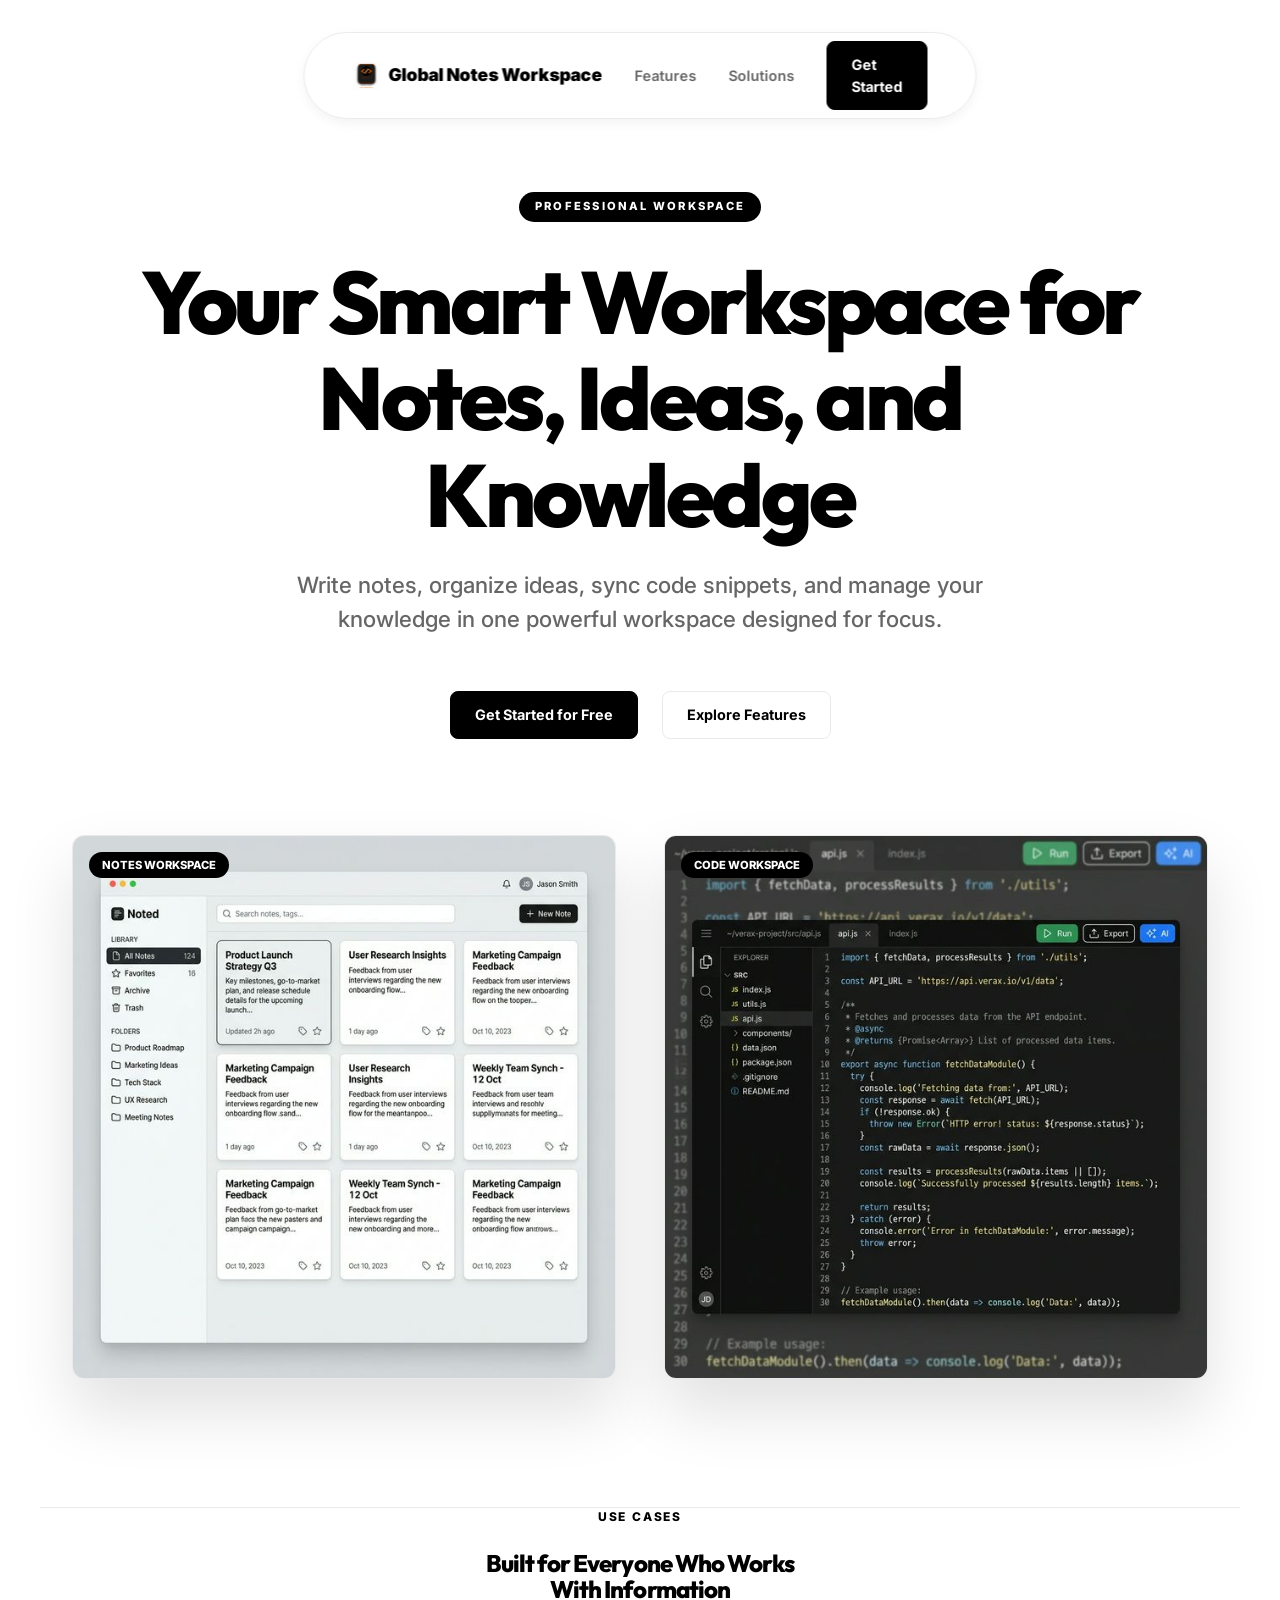
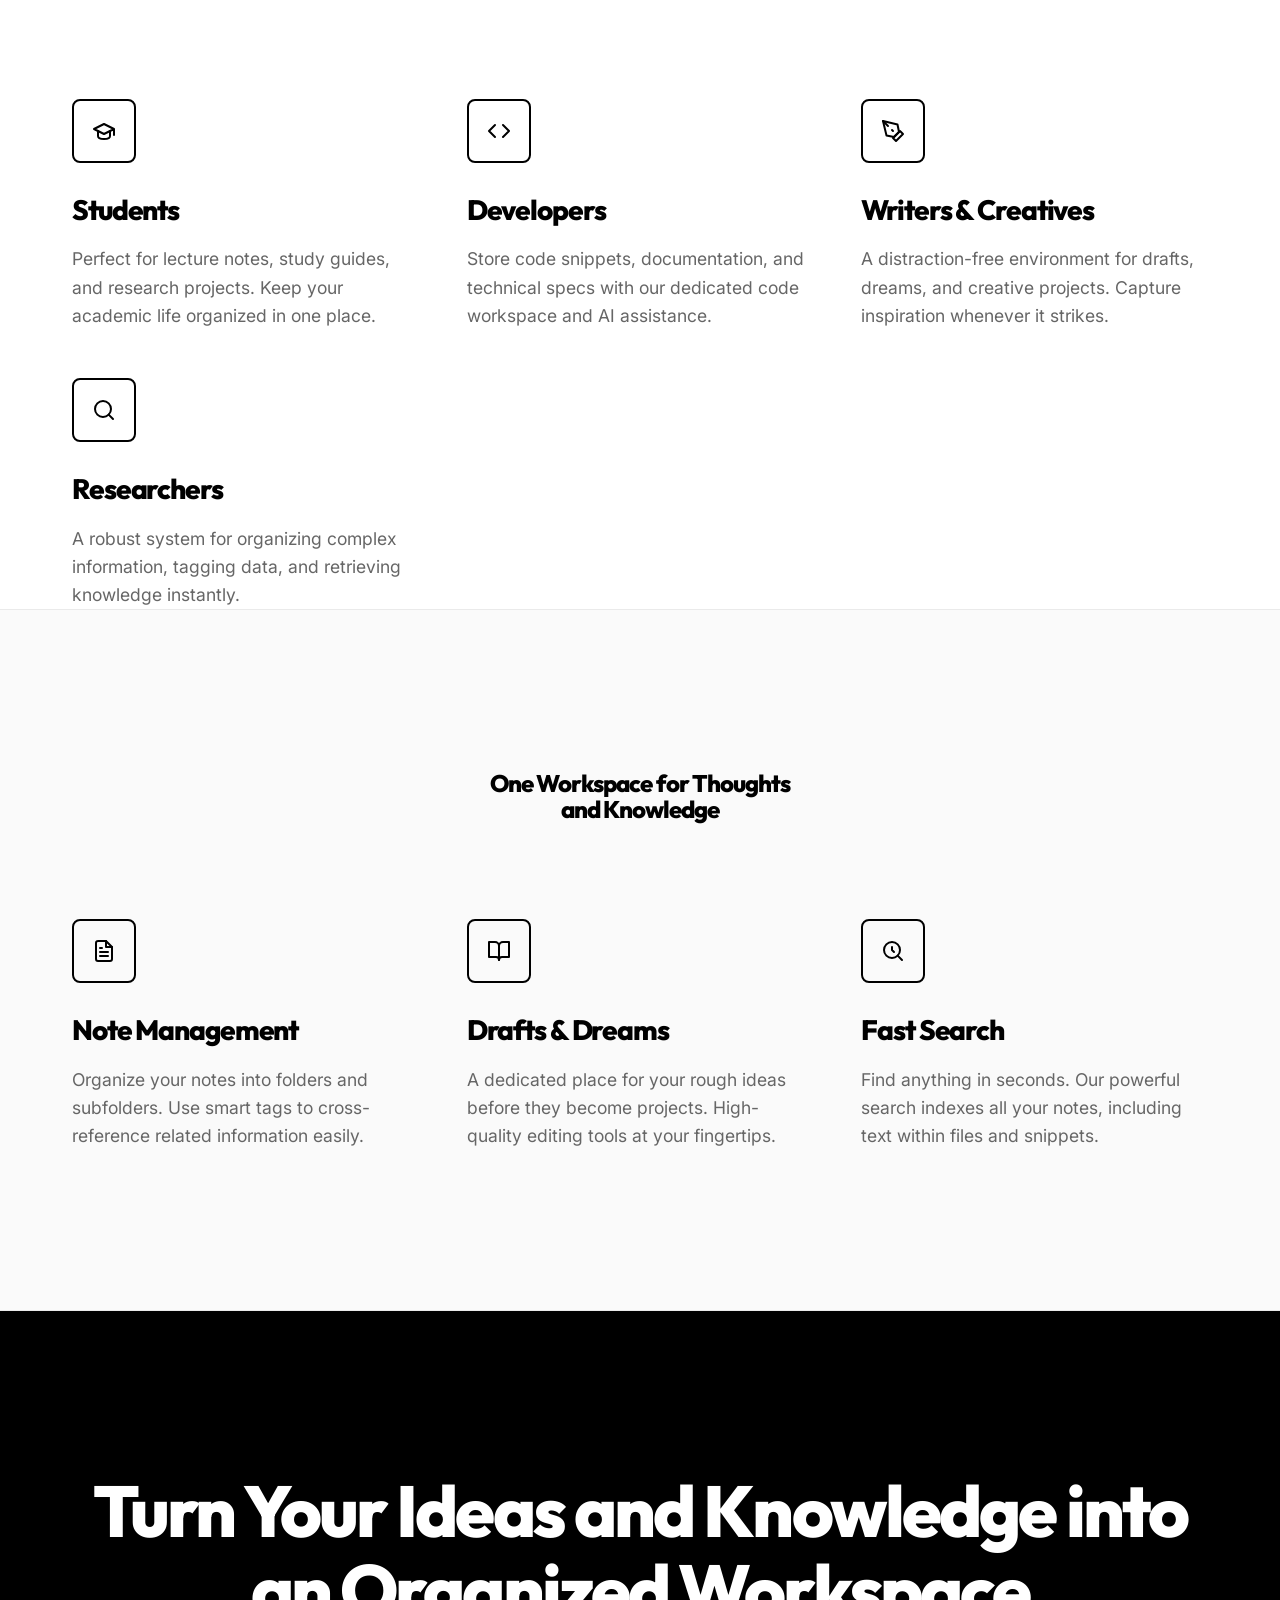
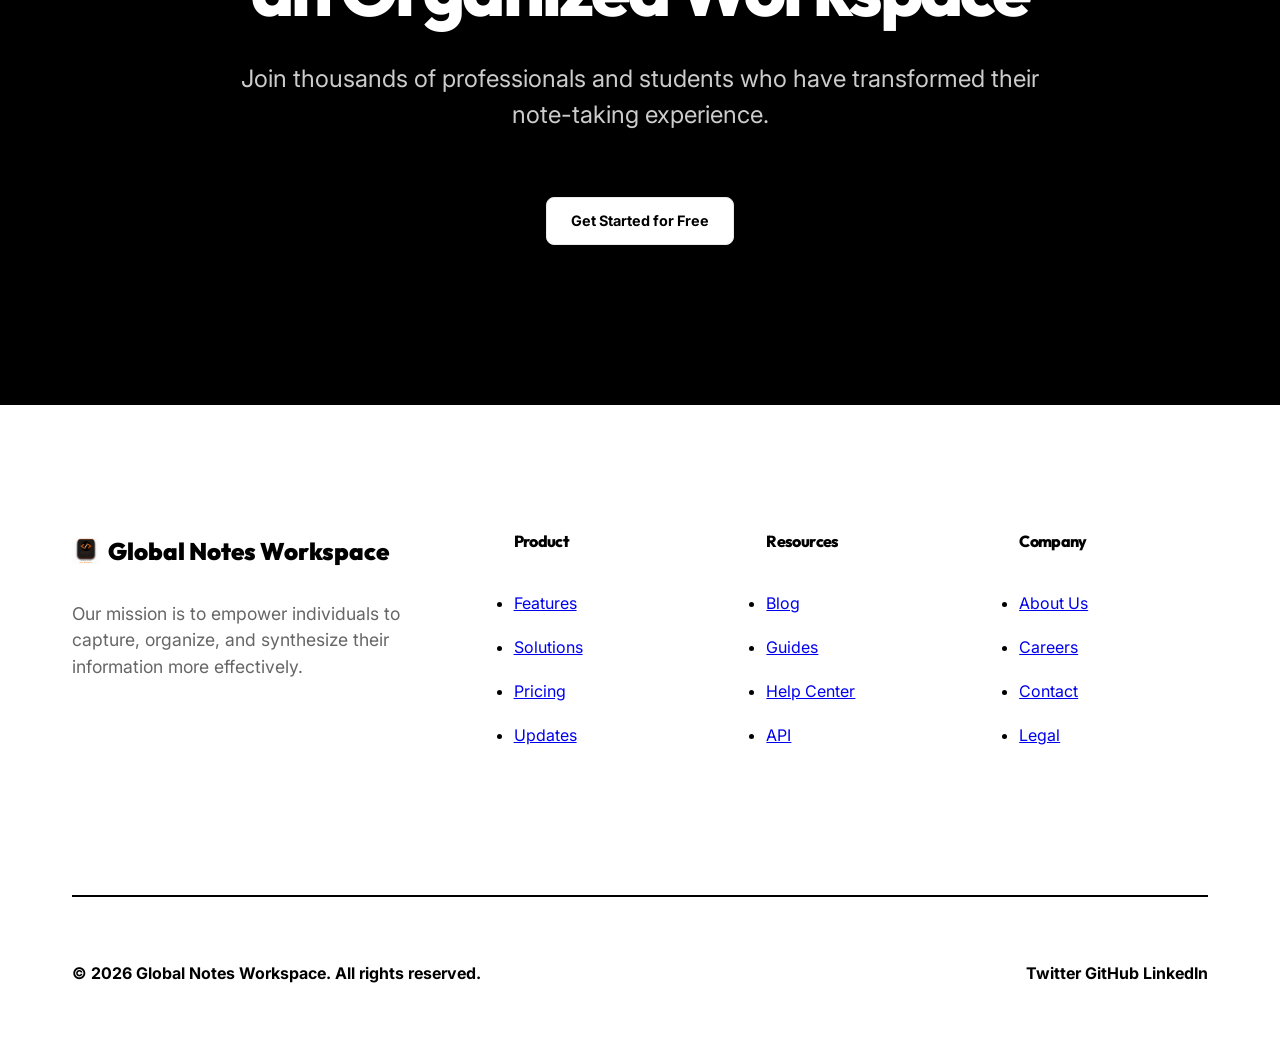
==== commit ea89d7ac: "UI Fixes: removed pricing from nav and fixed broken mockup image links by properly syncing generated" ====
--- a/index.html
+++ b/index.html
@@ -27,7 +27,6 @@
       <div class="nav-links">
         <a href="#features">Features</a>
         <a href="#solutions">Solutions</a>
-        <a href="#">Pricing</a>
       </div>
       <a href="HTML/signup.html" class="btn btn-primary">Get Started</a>
     </div>
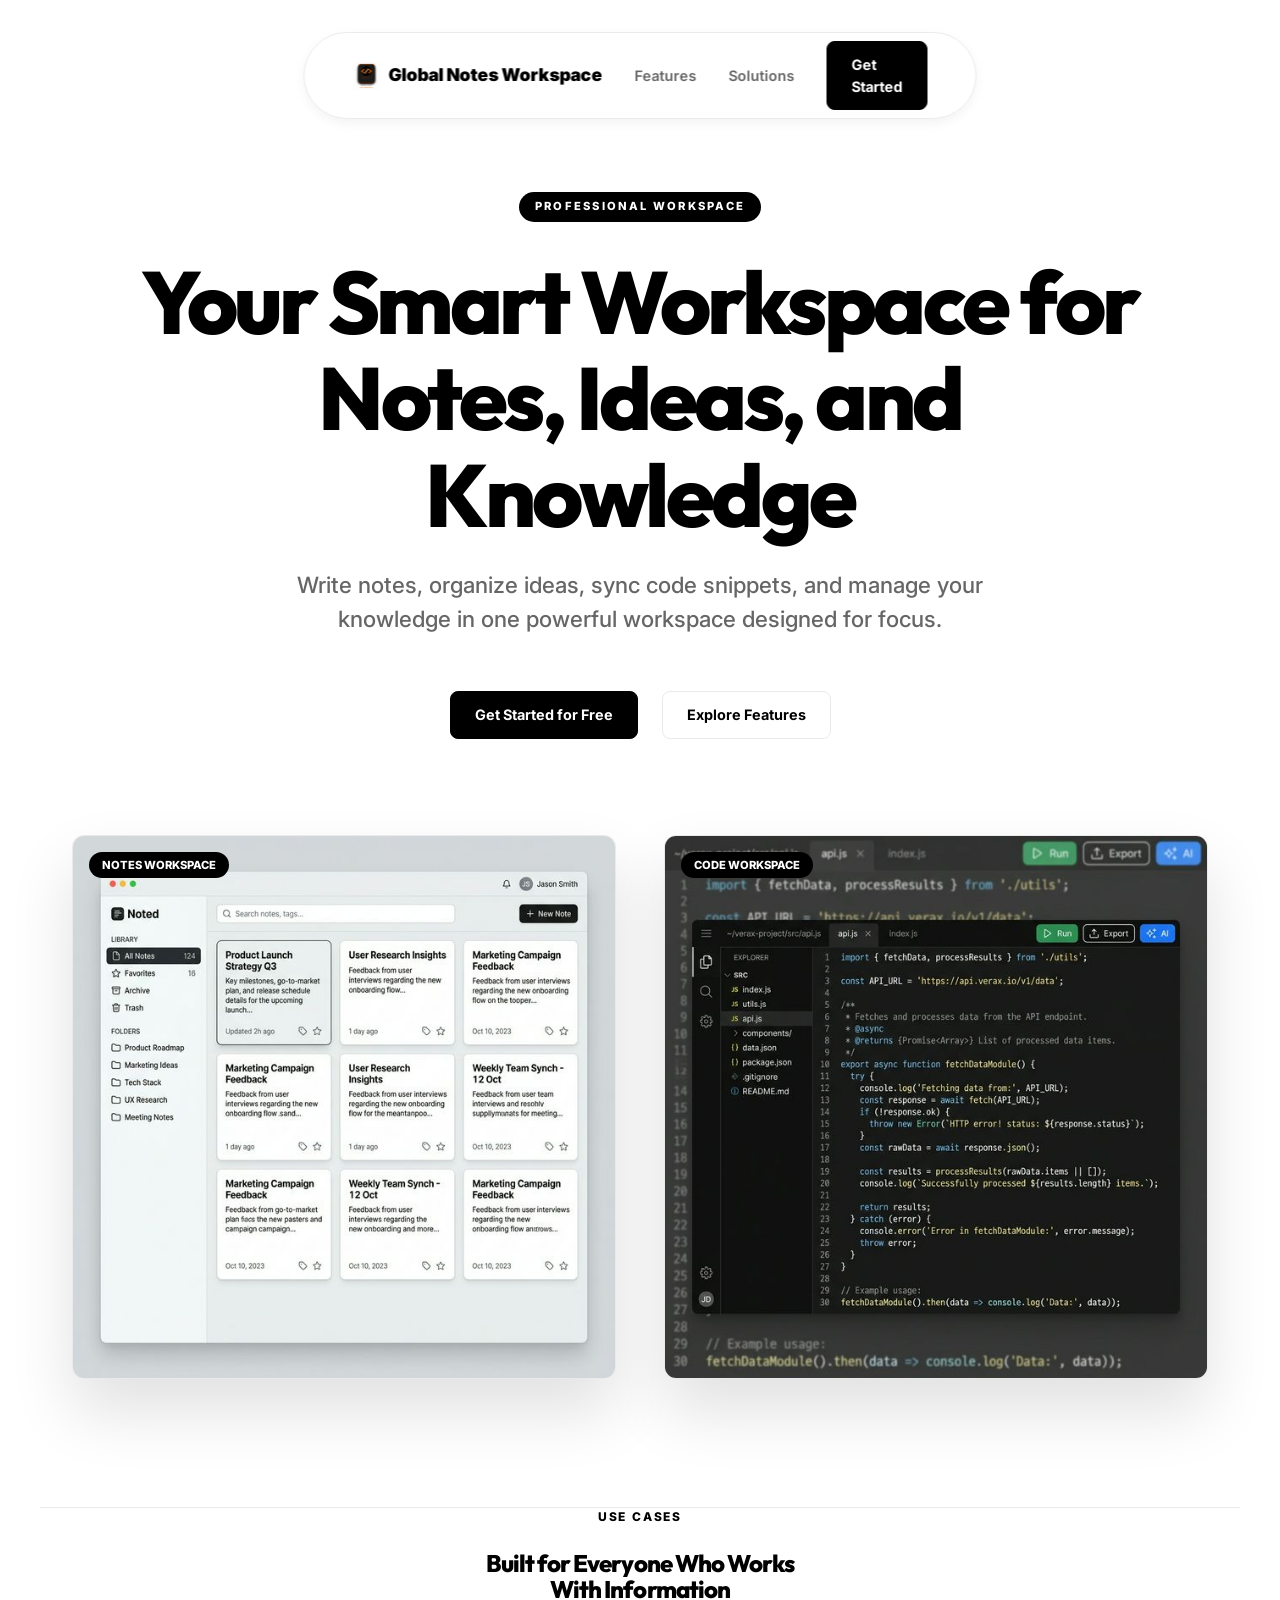
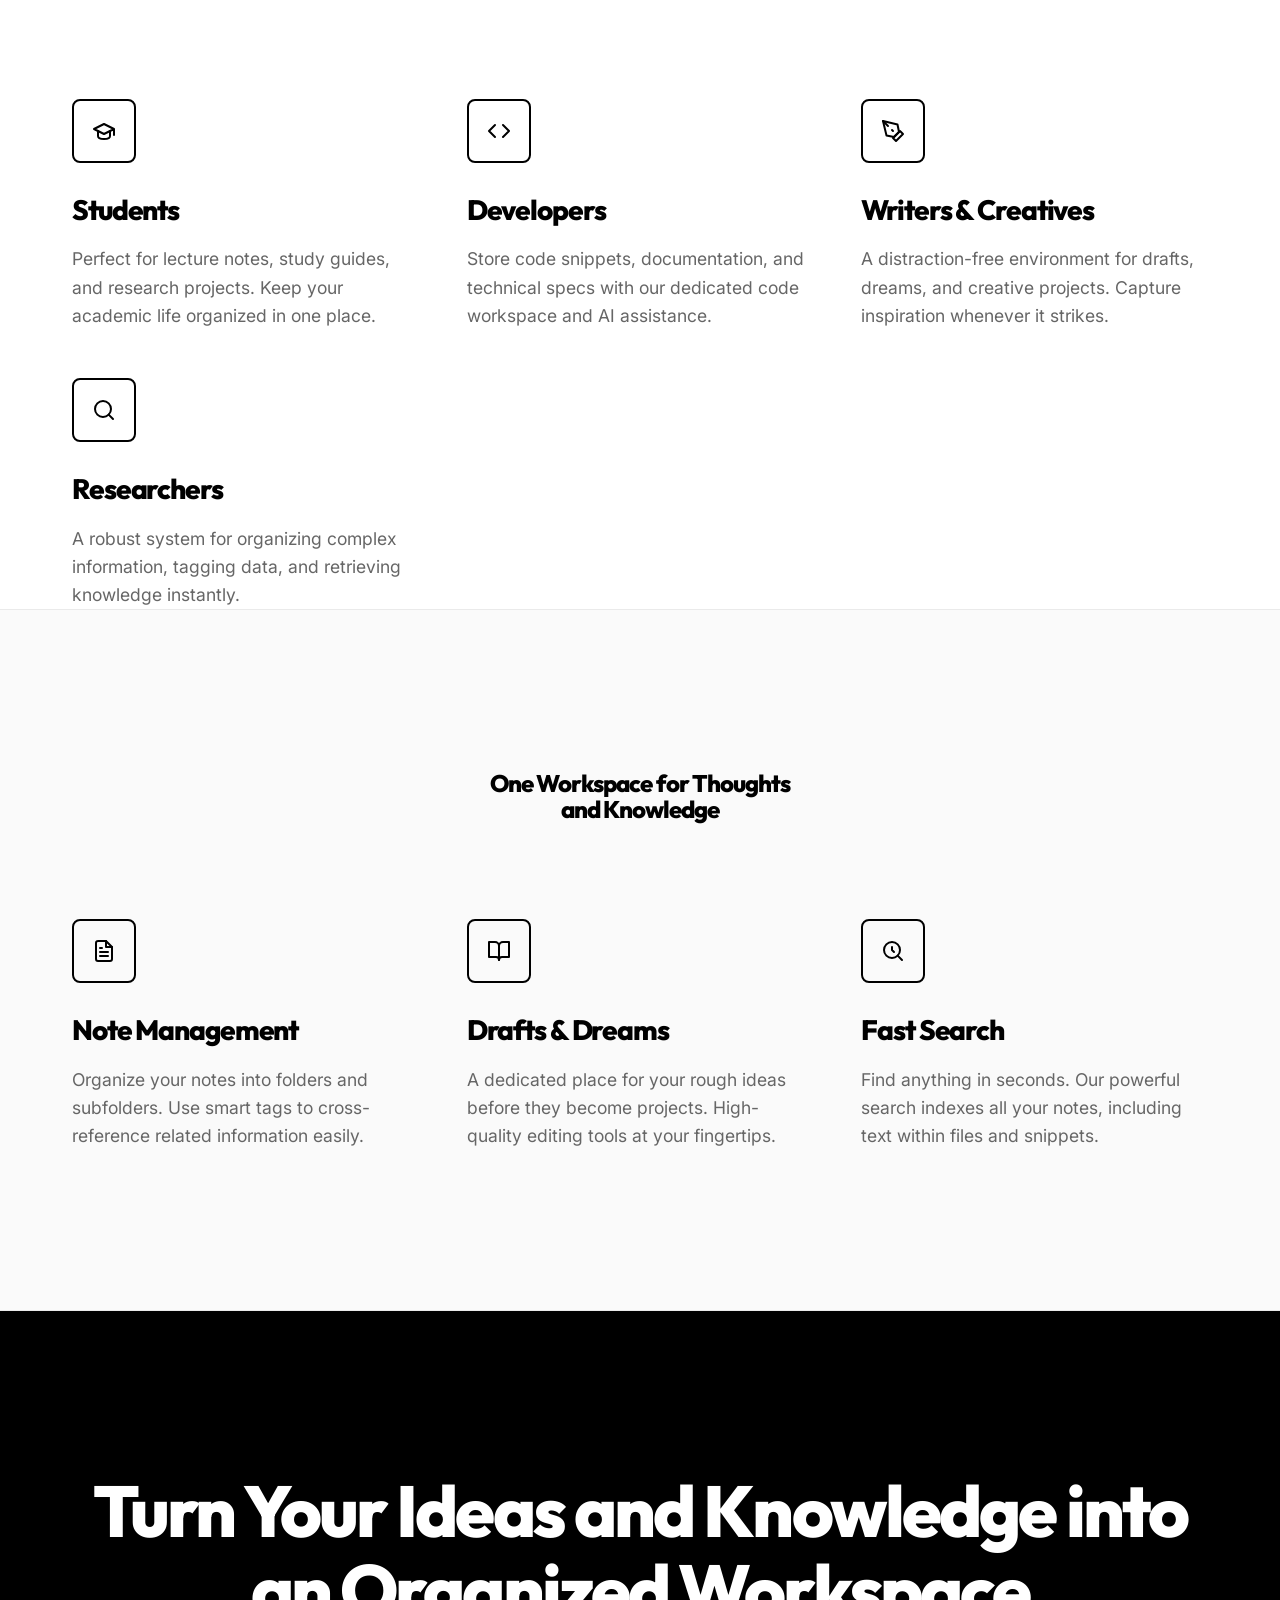
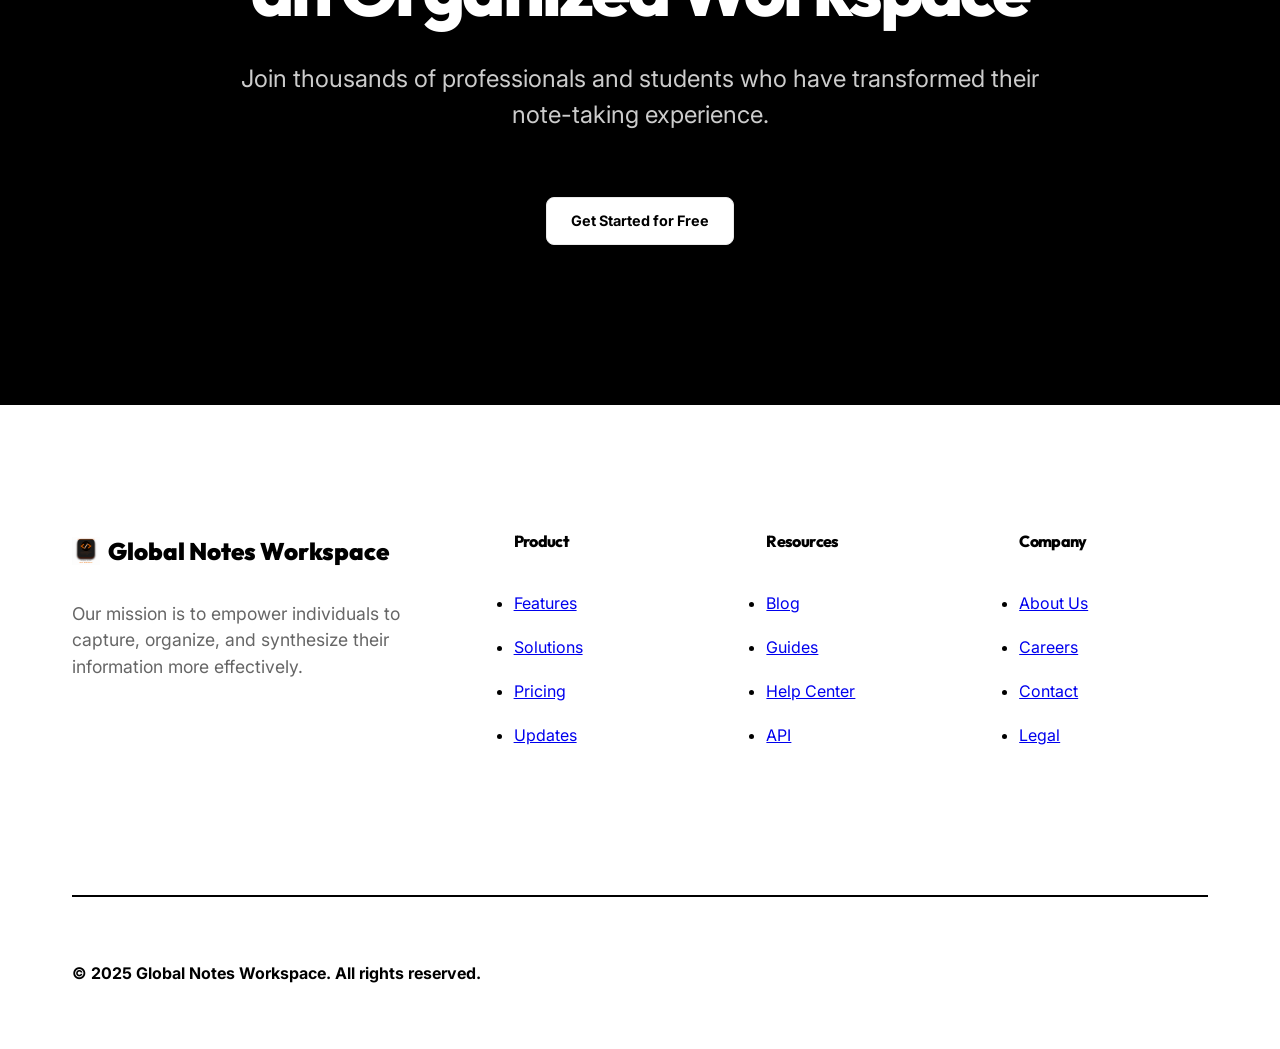
==== commit b522996a: "Legal Sync: updated footer copyright to 2025 and streamlined the footer layout per user request." ====
--- a/index.html
+++ b/index.html
@@ -214,12 +214,7 @@
         </div>
       </div>
       <div class="footer-bottom">
-        <p>&copy; 2026 Global Notes Workspace. All rights reserved.</p>
-        <div class="footer-socials">
-          <a href="#">Twitter</a>
-          <a href="#">GitHub</a>
-          <a href="#">LinkedIn</a>
-        </div>
+        <p>&copy; 2025 Global Notes Workspace. All rights reserved.</p>
       </div>
     </div>
   </footer>
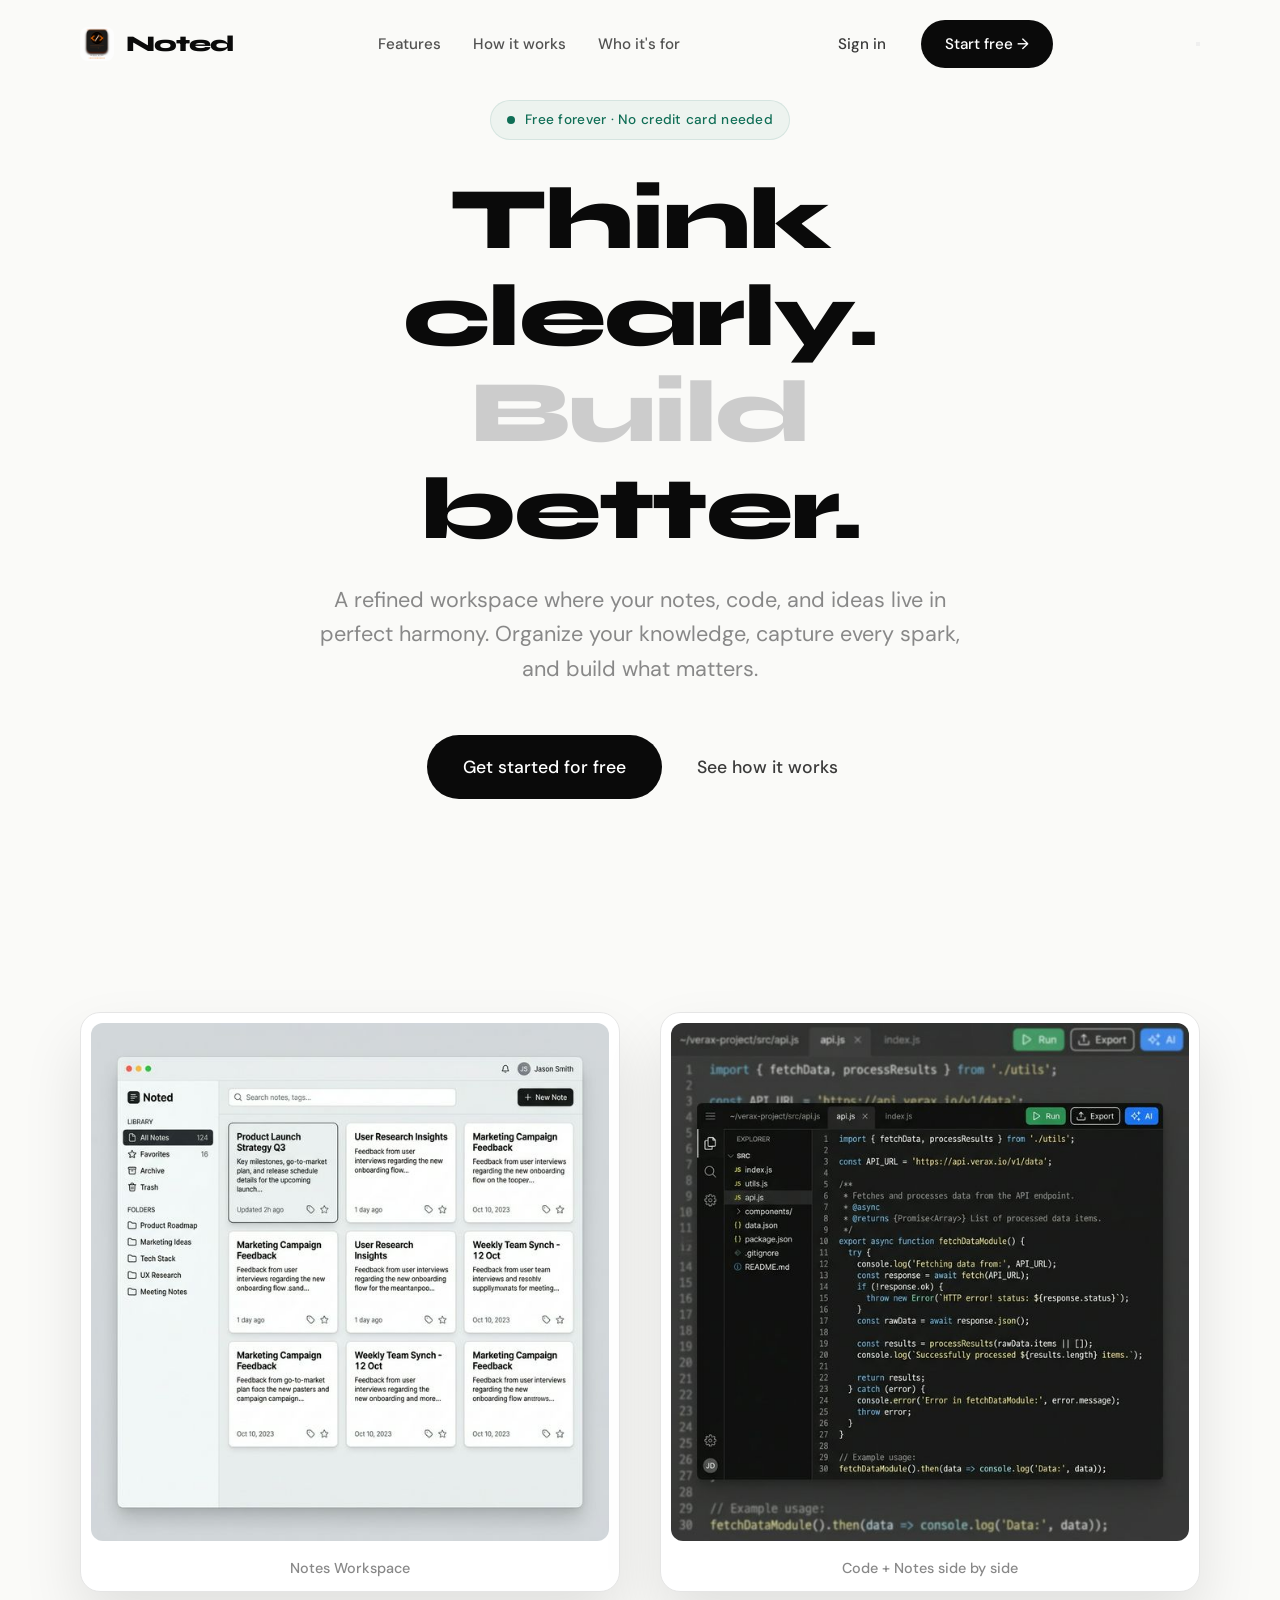
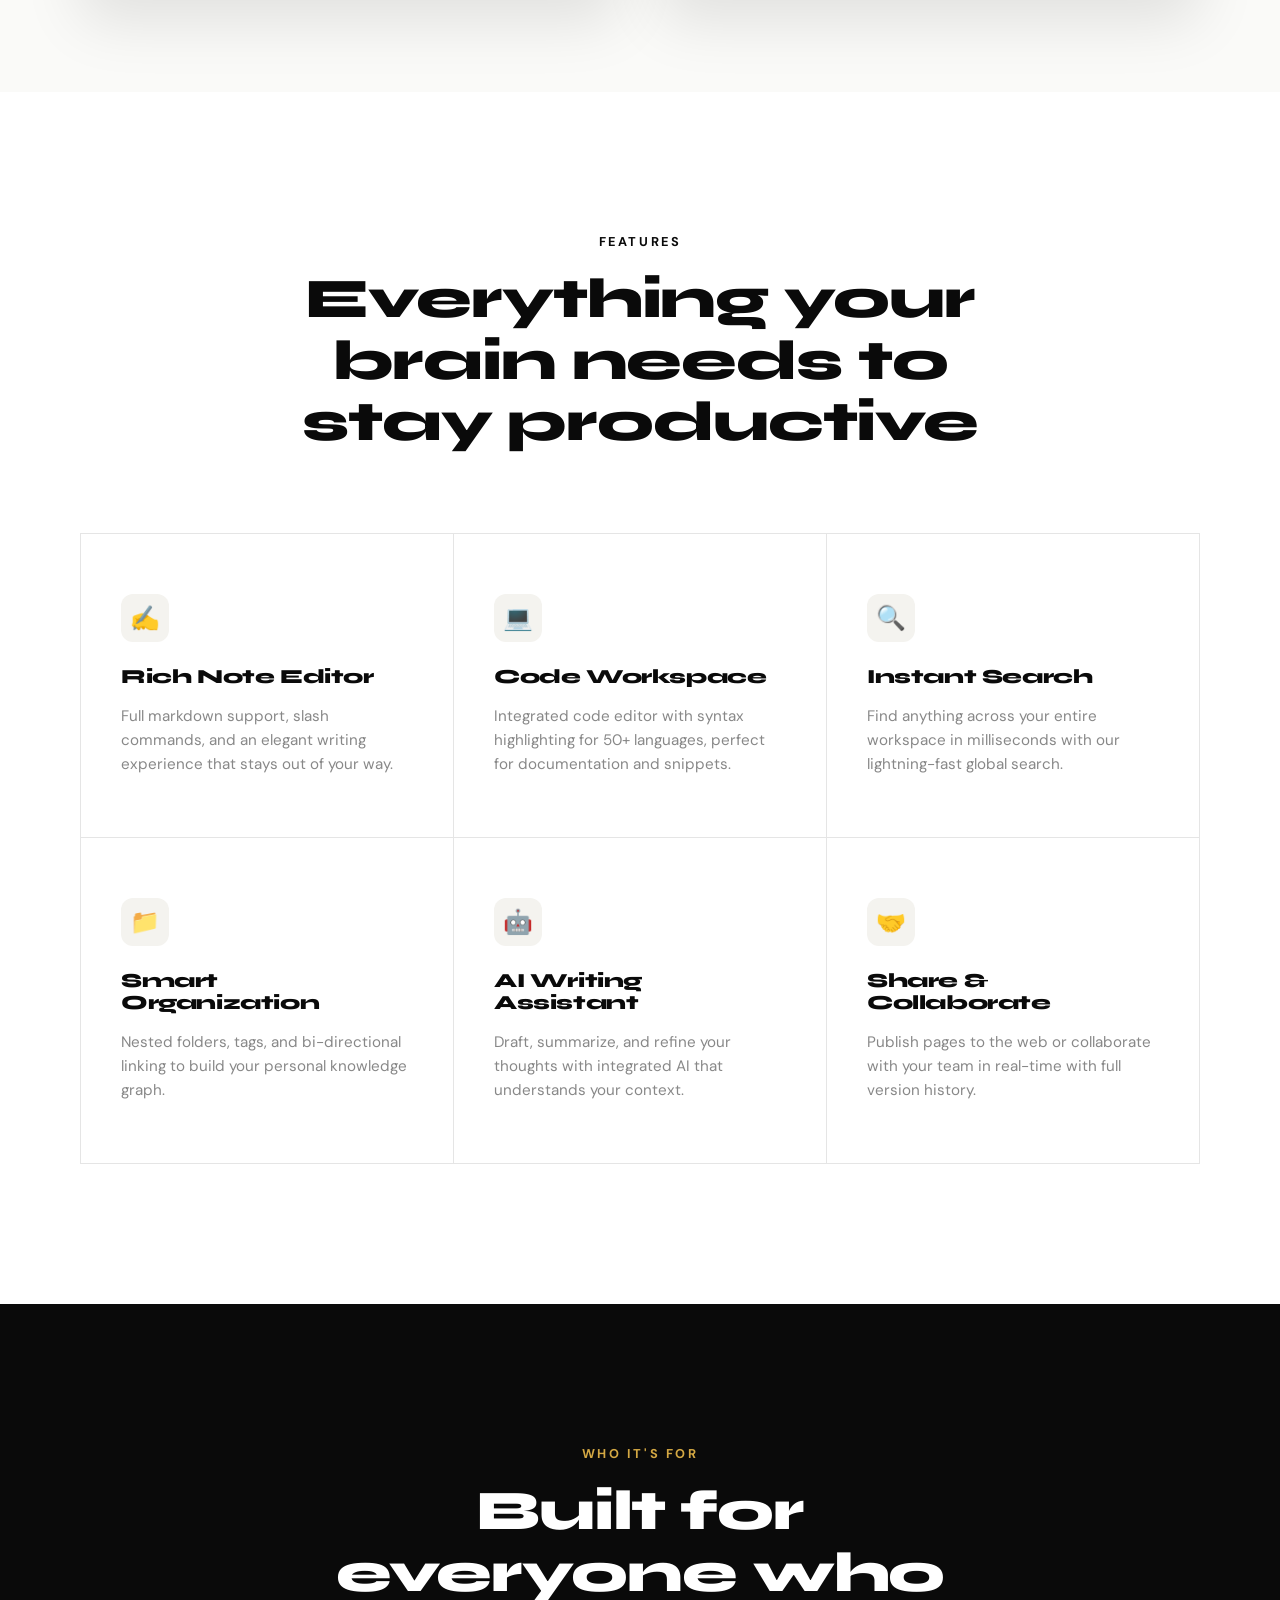
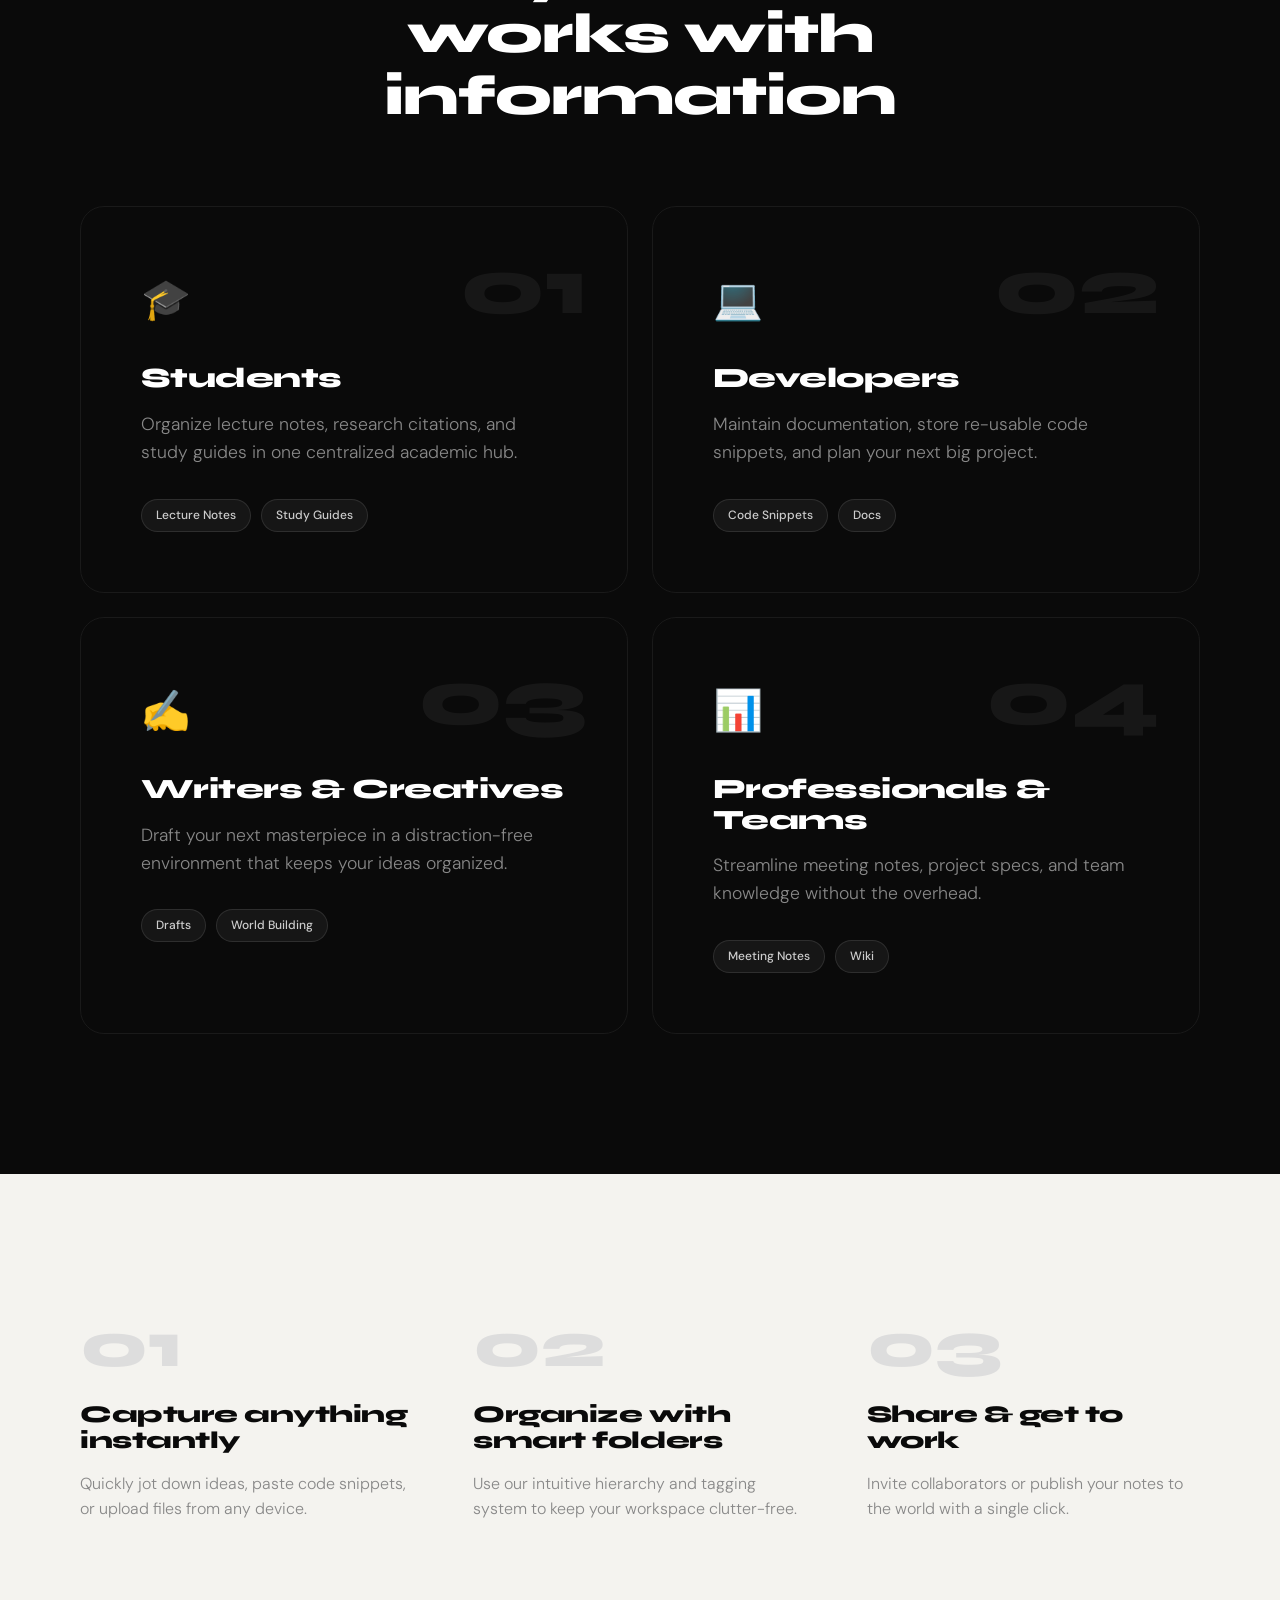
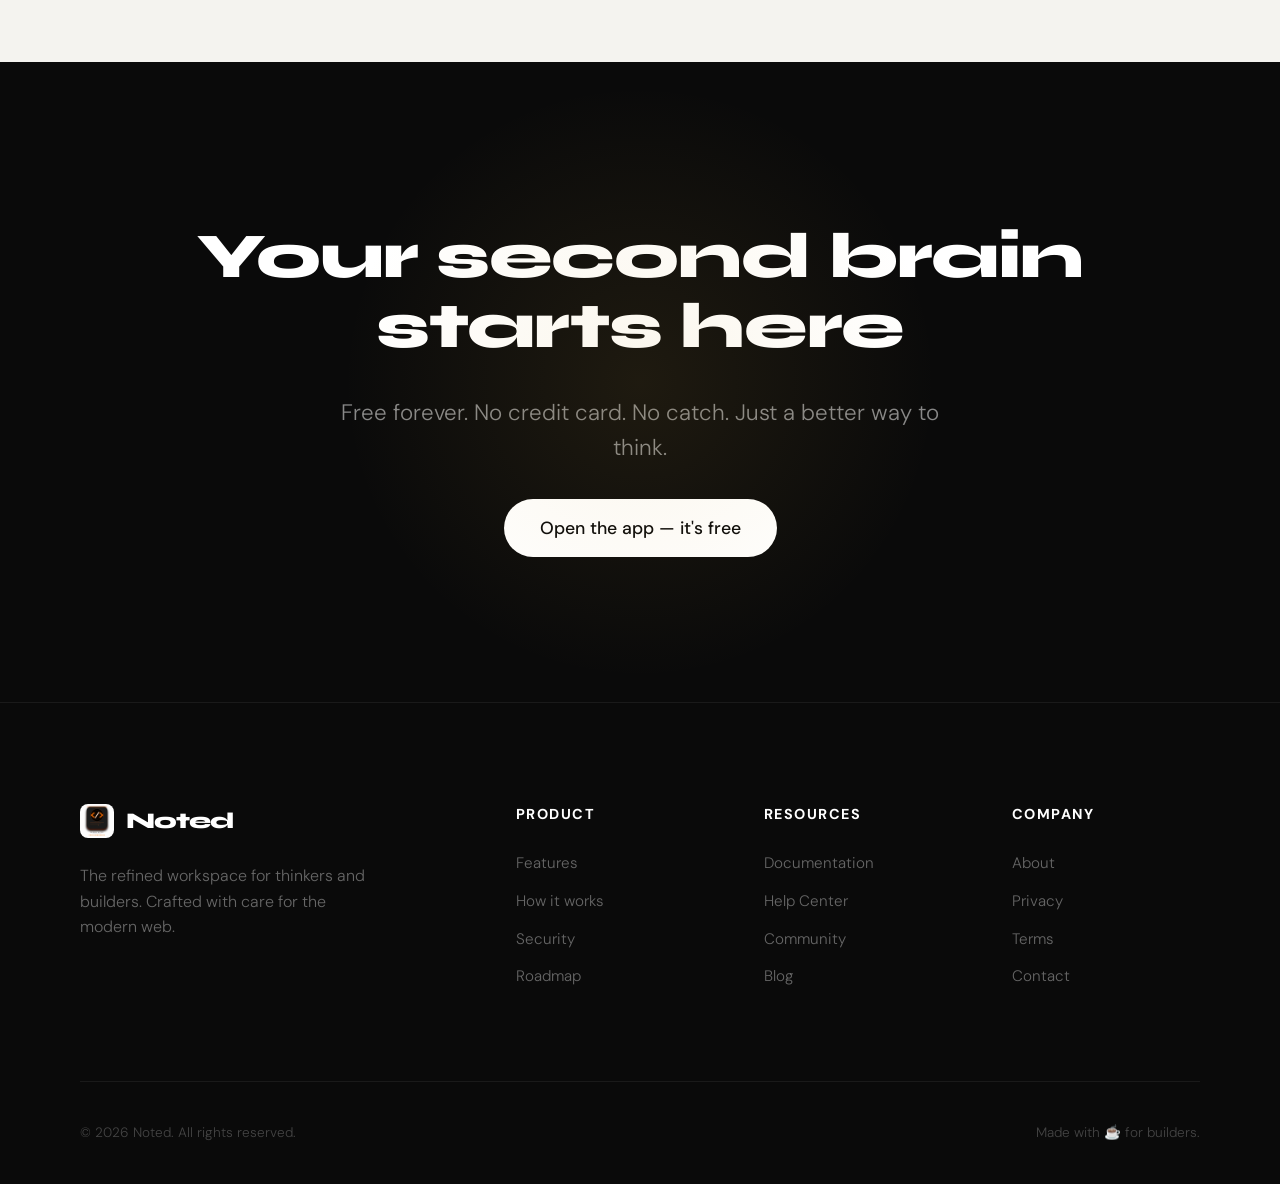
==== commit 01375831: "Refine Noted landing page: professional SaaS design with editorial style and fixed auth redirects (#" ====
--- a/index.html
+++ b/index.html
@@ -4,248 +4,268 @@
 <head>
   <meta charset="UTF-8">
   <meta name="viewport" content="width=device-width, initial-scale=1.0">
-  <title>Global Notes Workspace - Your Smart Workspace for Ideas</title>
+  <title>Noted — Think clearly. Build better.</title>
   <meta name="description"
-    content="Organize your notes, ideas, and knowledge in one powerful, sleek workspace. Built for professionals, students, and developers.">
+    content="The professional workspace for your notes, ideas, and code. Free forever, no credit card required.">
+
+  <!-- Typography -->
   <link rel="preconnect" href="https://fonts.googleapis.com">
   <link rel="preconnect" href="https://fonts.gstatic.com" crossorigin>
   <link
-    href="https://fonts.googleapis.com/css2?family=Inter:wght@400;500;600;700;800&family=Outfit:wght@700;800&display=swap"
+    href="https://fonts.googleapis.com/css2?family=DM+Sans:ital,opsz,wght@0,9..40,300..500;1,9..40,300..500&family=Syne:wght@800&display=swap"
     rel="stylesheet">
+
+  <!-- Styles -->
   <link rel="stylesheet" href="CSS/landing.css">
   <link rel="icon" type="image/png" href="assets/images/logo_workspace.png" />
+
+  <!-- Animation Library (optional, but CSS is fine) -->
 </head>
 
 <body>
 
-  <nav id="landing-nav">
-    <div class="container navbar">
-      <a href="/" class="brand">
-        <img src="assets/images/logo_workspace.png" alt="Global Notes Workspace">
-        <span>Global Notes Workspace</span>
+  <!-- Sticky Navbar -->
+  <nav id="navbar" class="fixed-nav">
+    <div class="container nav-content">
+      <a href="#" class="brand">
+        <img src="assets/images/logo_workspace.png" alt="Noted Logo"
+          style="width: 34px; height: 34px; border-radius: 8px;">
+        <span class="brand-name">Noted</span>
       </a>
       <div class="nav-links">
         <a href="#features">Features</a>
-        <a href="#solutions">Solutions</a>
-      </div>
-      <a href="HTML/signup.html" class="btn btn-primary">Get Started</a>
+        <a href="#how-it-works">How it works</a>
+        <a href="#who-it-is-for">Who it's for</a>
+      </div>
+      <div class="nav-ctas">
+        <a href="HTML/signup.html" class="btn-ghost">Sign in</a>
+        <a href="HTML/signup.html" class="btn-pill-black">Start free &rarr;</a>
+      </div>
+      <button class="menu-toggle" id="menu-toggle">
+        <span></span>
+        <span></span>
+      </button>
     </div>
   </nav>
 
-  <header class="hero">
-    <div class="container">
-      <div class="badge">Professional Workspace</div>
-      <h1 style="font-family: 'Outfit', sans-serif;">Your Smart Workspace for<br>Notes, Ideas, and Knowledge</h1>
-      <p>Write notes, organize ideas, sync code snippets, and manage your knowledge in one powerful workspace designed
-        for focus.</p>
-      <div class="hero-btns">
-        <a href="HTML/signup.html" class="btn btn-primary">Get Started for Free</a>
-        <a href="#features" class="btn btn-secondary">Explore Features</a>
-      </div>
-
-      <div class="hero-mockups">
-        <div class="mockup-container">
-          <span>Notes Workspace</span>
-          <img src="assets/images/notes_workspace_real.png" alt="Notes Workspace Mockup">
-        </div>
-        <div class="mockup-container">
-          <span>Code Workspace</span>
-          <img src="assets/images/code_workspace_real.png" alt="Code Workspace Mockup">
-        </div>
-      </div>
+  <!-- Hero Section -->
+  <header class="hero" id="top">
+    <div class="container hero-content">
+      <div class="badge-pill animate-up">
+        <span class="pulse-dot"></span>
+        Free forever &middot; No credit card needed
+      </div>
+      <h1 class="hero-headline animate-up">
+        Think clearly.<br>
+        <span class="muted-gray">Build</span> better.
+      </h1>
+      <p class="hero-subtext animate-up">
+        A refined workspace where your notes, code, and ideas live in perfect harmony.
+        Organize your knowledge, capture every spark, and build what matters.
+      </p>
+      <div class="hero-actions animate-up">
+        <a href="HTML/signup.html" class="btn-pill-black lg">Get started for free</a>
+        <a href="#how-it-works" class="btn-ghost lg">See how it works</a>
+      </div>
+      <p class="hero-meta animate-up">
+        100% free &middot; No sign-up friction &middot; Works in your browser
+      </p>
     </div>
   </header>
 
-  <section class="container" id="features">
-    <div class="section-title reveal">
-      <p
-        style="color: var(--primary); font-weight: 800; margin-bottom: 1.5rem; text-transform: uppercase; letter-spacing: 0.15em; font-size: 0.75rem;">
-        Use Cases</p>
-      <h2 style="font-family: 'Outfit', sans-serif;">Built for Everyone Who Works<br>With Information</h2>
-    </div>
-    <div class="features-grid reveal">
-      <div class="feature-card">
-        <div class="feature-icon">
-          <svg width="24" height="24" viewBox="0 0 24 24" fill="none" stroke="currentColor" stroke-width="2"
-            stroke-linecap="round" stroke-linejoin="round">
-            <path d="M22 10v6M2 10l10-5 10 5-10 5z" />
-            <path d="M6 12v5c0 2 2 3 6 3s6-1 6-3v-5" />
-          </svg>
-        </div>
-        <h3 style="font-family: 'Outfit', sans-serif;">Students</h3>
-        <p>Perfect for lecture notes, study guides, and research projects. Keep your academic life organized in one
-          place.</p>
-      </div>
-      <div class="feature-card">
-        <div class="feature-icon">
-          <svg width="24" height="24" viewBox="0 0 24 24" fill="none" stroke="currentColor" stroke-width="2"
-            stroke-linecap="round" stroke-linejoin="round">
-            <polyline points="16 18 22 12 16 6" />
-            <polyline points="8 6 2 12 8 18" />
-          </svg>
-        </div>
-        <h3 style="font-family: 'Outfit', sans-serif;">Developers</h3>
-        <p>Store code snippets, documentation, and technical specs with our dedicated code workspace and AI assistance.
-        </p>
-      </div>
-      <div class="feature-card">
-        <div class="feature-icon">
-          <svg width="24" height="24" viewBox="0 0 24 24" fill="none" stroke="currentColor" stroke-width="2"
-            stroke-linecap="round" stroke-linejoin="round">
-            <path d="M12 19l7-7 3 3-7 7-3-3z" />
-            <path d="M18 13l-1.5-7.5L2 2l3.5 14.5L13 18l5-5z" />
-            <path d="M2 2l5 5" />
-            <path d="M11 11l1 1" />
-          </svg>
-        </div>
-        <h3 style="font-family: 'Outfit', sans-serif;">Writers & Creatives</h3>
-        <p>A distraction-free environment for drafts, dreams, and creative projects. Capture inspiration whenever it
-          strikes.</p>
-      </div>
-      <div class="feature-card">
-        <div class="feature-icon">
-          <svg width="24" height="24" viewBox="0 0 24 24" fill="none" stroke="currentColor" stroke-width="2"
-            stroke-linecap="round" stroke-linejoin="round">
-            <circle cx="11" cy="11" r="8" />
-            <line x1="21" y1="21" x2="16.65" y2="16.65" />
-          </svg>
-        </div>
-        <h3 style="font-family: 'Outfit', sans-serif;">Researchers</h3>
-        <p>A robust system for organizing complex information, tagging data, and retrieving knowledge instantly.</p>
-      </div>
-    </div>
-  </section>
-
-  <section id="solutions" style="background-color: var(--bg-soft);">
-    <div class="container">
-      <div class="section-title reveal">
-        <h2 style="font-family: 'Outfit', sans-serif;">One Workspace for Thoughts<br>and Knowledge</h2>
-      </div>
-      <div class="features-grid reveal">
-        <div class="feature-card">
-          <div class="feature-icon">
-            <svg width="24" height="24" viewBox="0 0 24 24" fill="none" stroke="currentColor" stroke-width="2"
-              stroke-linecap="round" stroke-linejoin="round">
-              <path d="M14 2H6a2 2 0 0 0-2 2v16a2 2 0 0 0 2 2h12a2 2 0 0 0 2-2V8z" />
-              <polyline points="14 2 14 8 20 8" />
-              <line x1="16" y1="13" x2="8" y2="13" />
-              <line x1="16" y1="17" x2="8" y2="17" />
-              <polyline points="10 9 9 9 8 9" />
-            </svg>
-          </div>
-          <h3 style="font-family: 'Outfit', sans-serif;">Note Management</h3>
-          <p>Organize your notes into folders and subfolders. Use smart tags to cross-reference related information
-            easily.</p>
-        </div>
-        <div class="feature-card">
-          <div class="feature-icon">
-            <svg width="24" height="24" viewBox="0 0 24 24" fill="none" stroke="currentColor" stroke-width="2"
-              stroke-linecap="round" stroke-linejoin="round">
-              <path d="M2 3h6a4 4 0 0 1 4 4v14a3 3 0 0 0-3-3H2z" />
-              <path d="M22 3h-6a4 4 0 0 0-4 4v14a3 3 0 0 1 3-3h7z" />
-            </svg>
-          </div>
-          <h3 style="font-family: 'Outfit', sans-serif;">Drafts & Dreams</h3>
-          <p>A dedicated place for your rough ideas before they become projects. High-quality editing tools at your
-            fingertips.</p>
-        </div>
-        <div class="feature-card">
-          <div class="feature-icon">
-            <svg width="24" height="24" viewBox="0 0 24 24" fill="none" stroke="currentColor" stroke-width="2"
-              stroke-linecap="round" stroke-linejoin="round">
-              <circle cx="11" cy="11" r="8" />
-              <line x1="21" y1="21" x2="16.65" y2="16.65" />
-              <path d="M11 8v3l2 2" />
-            </svg>
-          </div>
-          <h3 style="font-family: 'Outfit', sans-serif;">Fast Search</h3>
-          <p>Find anything in seconds. Our powerful search indexes all your notes, including text within files and
-            snippets.</p>
-        </div>
-      </div>
-    </div>
-  </section>
-
-  <section class="cta-section">
-    <div class="container">
-      <h2 style="font-family: 'Outfit', sans-serif;">Turn Your Ideas and Knowledge into an Organized Workspace</h2>
-      <p>Join thousands of professionals and students who have transformed their note-taking experience.</p>
-      <a href="HTML/signup.html" class="btn btn-white btn-large">Get Started for Free</a>
-    </div>
-  </section>
-
-  <footer class="footer">
+  <!-- App Screenshots Section -->
+  <section class="screenshots">
+    <div class="container">
+      <div class="screenshots-grid">
+        <div class="browser-frame left-frame hover-lift">
+          <img src="assets/images/notes_workspace_real.png" alt="Notes Workspace">
+          <div class="caption">Notes Workspace</div>
+        </div>
+        <div class="browser-frame right-frame hover-lift">
+          <img src="assets/images/code_workspace_real.png" alt="Code + Notes Workspace">
+          <div class="caption">Code + Notes side by side</div>
+        </div>
+      </div>
+    </div>
+  </section>
+
+  <!-- Features Section -->
+  <section id="features" class="features">
+    <div class="container">
+      <div class="section-header">
+        <span class="eyebrow">Features</span>
+        <h2>Everything your brain needs to stay productive</h2>
+      </div>
+      <div class="features-grid">
+        <div class="feature-card">
+          <div class="icon-box">✍️</div>
+          <h3>Rich Note Editor</h3>
+          <p>Full markdown support, slash commands, and an elegant writing experience that stays out of your way.</p>
+        </div>
+        <div class="feature-card">
+          <div class="icon-box">💻</div>
+          <h3>Code Workspace</h3>
+          <p>Integrated code editor with syntax highlighting for 50+ languages, perfect for documentation and snippets.
+          </p>
+        </div>
+        <div class="feature-card">
+          <div class="icon-box">🔍</div>
+          <h3>Instant Search</h3>
+          <p>Find anything across your entire workspace in milliseconds with our lightning-fast global search.</p>
+        </div>
+        <div class="feature-card">
+          <div class="icon-box">📁</div>
+          <h3>Smart Organization</h3>
+          <p>Nested folders, tags, and bi-directional linking to build your personal knowledge graph.</p>
+        </div>
+        <div class="feature-card">
+          <div class="icon-box">🤖</div>
+          <h3>AI Writing Assistant</h3>
+          <p>Draft, summarize, and refine your thoughts with integrated AI that understands your context.</p>
+        </div>
+        <div class="feature-card">
+          <div class="icon-box">🤝</div>
+          <h3>Share & Collaborate</h3>
+          <p>Publish pages to the web or collaborate with your team in real-time with full version history.</p>
+        </div>
+      </div>
+    </div>
+  </section>
+
+  <!-- Who It's For Section -->
+  <section id="who-it-is-for" class="who-it-is-for dark-bg">
+    <div class="container">
+      <div class="section-header">
+        <span class="eyebrow amber">Who it's for</span>
+        <h2 class="white">Built for everyone who works with information</h2>
+      </div>
+      <div class="who-grid">
+        <div class="who-card">
+          <span class="who-number">01</span>
+          <div class="who-icon">🎓</div>
+          <h3>Students</h3>
+          <p>Organize lecture notes, research citations, and study guides in one centralized academic hub.</p>
+          <div class="tag-pills">
+            <span>Lecture Notes</span>
+            <span>Study Guides</span>
+          </div>
+        </div>
+        <div class="who-card">
+          <span class="who-number">02</span>
+          <div class="who-icon">💻</div>
+          <h3>Developers</h3>
+          <p>Maintain documentation, store re-usable code snippets, and plan your next big project.</p>
+          <div class="tag-pills">
+            <span>Code Snippets</span>
+            <span>Docs</span>
+          </div>
+        </div>
+        <div class="who-card">
+          <span class="who-number">03</span>
+          <div class="who-icon">✍️</div>
+          <h3>Writers & Creatives</h3>
+          <p>Draft your next masterpiece in a distraction-free environment that keeps your ideas organized.</p>
+          <div class="tag-pills">
+            <span>Drafts</span>
+            <span>World Building</span>
+          </div>
+        </div>
+        <div class="who-card">
+          <span class="who-number">04</span>
+          <div class="who-icon">📊</div>
+          <h3>Professionals & Teams</h3>
+          <p>Streamline meeting notes, project specs, and team knowledge without the overhead.</p>
+          <div class="tag-pills">
+            <span>Meeting Notes</span>
+            <span>Wiki</span>
+          </div>
+        </div>
+      </div>
+    </div>
+  </section>
+
+  <!-- How It Works Section -->
+  <section id="how-it-works" class="how-it-works off-white-bg">
+    <div class="container">
+      <div class="how-grid">
+        <div class="how-step">
+          <span class="step-num">01</span>
+          <h3>Capture anything instantly</h3>
+          <p>Quickly jot down ideas, paste code snippets, or upload files from any device.</p>
+        </div>
+        <div class="how-step">
+          <span class="step-num">02</span>
+          <h3>Organize with smart folders</h3>
+          <p>Use our intuitive hierarchy and tagging system to keep your workspace clutter-free.</p>
+        </div>
+        <div class="how-step">
+          <span class="step-num">03</span>
+          <h3>Share & get to work</h3>
+          <p>Invite collaborators or publish your notes to the world with a single click.</p>
+        </div>
+      </div>
+    </div>
+  </section>
+
+  <!-- CTA Section -->
+  <section class="cta-banner dark-bg">
+    <div class="amber-glow"></div>
+    <div class="container text-center">
+      <h2 class="white lg">Your second brain starts here</h2>
+      <p class="cta-subtext">Free forever. No credit card. No catch. Just a better way to think.</p>
+      <a href="HTML/signup.html" class="btn-pill-white lg">Open the app &mdash; it's free</a>
+    </div>
+  </section>
+
+  <!-- Footer -->
+  <footer class="footer dark-bg">
     <div class="container">
       <div class="footer-grid">
-        <div class="footer-brand">
+        <div class="footer-col brand-col">
           <a href="#" class="brand">
-            <img src="assets/images/logo_workspace.png" alt="Global Notes Workspace">
-            <span style="font-family: 'Outfit', sans-serif;">Global Notes Workspace</span>
+            <img src="assets/images/logo_workspace.png" alt="Noted Logo"
+              style="width: 34px; height: 34px; border-radius: 8px;">
+            <span class="brand-name white">Noted</span>
           </a>
-          <p>Our mission is to empower individuals to capture, organize, and synthesize their information more
-            effectively.</p>
-        </div>
-        <div class="footer-links">
+          <p class="footer-desc">The refined workspace for thinkers and builders. Crafted with care for the modern web.
+          </p>
+        </div>
+        <div class="footer-col">
           <h4>Product</h4>
           <ul>
-            <li><a href="#">Features</a></li>
-            <li><a href="#">Solutions</a></li>
-            <li><a href="#">Pricing</a></li>
-            <li><a href="#">Updates</a></li>
+            <li><a href="#features">Features</a></li>
+            <li><a href="#how-it-works">How it works</a></li>
+            <li><a href="#">Security</a></li>
+            <li><a href="#">Roadmap</a></li>
           </ul>
         </div>
-        <div class="footer-links">
+        <div class="footer-col">
           <h4>Resources</h4>
           <ul>
+            <li><a href="#">Documentation</a></li>
+            <li><a href="#">Help Center</a></li>
+            <li><a href="#">Community</a></li>
             <li><a href="#">Blog</a></li>
-            <li><a href="#">Guides</a></li>
-            <li><a href="#">Help Center</a></li>
-            <li><a href="#">API</a></li>
           </ul>
         </div>
-        <div class="footer-links">
+        <div class="footer-col">
           <h4>Company</h4>
           <ul>
-            <li><a href="#">About Us</a></li>
-            <li><a href="#">Careers</a></li>
+            <li><a href="#">About</a></li>
+            <li><a href="#">Privacy</a></li>
+            <li><a href="#">Terms</a></li>
             <li><a href="#">Contact</a></li>
-            <li><a href="#">Legal</a></li>
           </ul>
         </div>
       </div>
       <div class="footer-bottom">
-        <p>&copy; 2025 Global Notes Workspace. All rights reserved.</p>
+        <p>&copy; 2026 Noted. All rights reserved.</p>
+        <p>Made with ☕ for builders.</p>
       </div>
     </div>
   </footer>
 
-  <script>
-    // Navbar Scroll Effect
-    window.addEventListener('scroll', () => {
-      const nav = document.getElementById('landing-nav');
-      if (window.scrollY > 20) {
-        nav.classList.add('scrolled');
-      } else {
-        nav.classList.remove('scrolled');
-      }
-    });
-
-    // Reveal on Scroll
-    const observerOptions = {
-      threshold: 0.1
-    };
-
-    const observer = new IntersectionObserver((entries) => {
-      entries.forEach(entry => {
-        if (entry.isIntersecting) {
-          entry.target.classList.add('active');
-        }
-      });
-    }, observerOptions);
-
-    document.querySelectorAll('.reveal').forEach(el => observer.observe(el));
-  </script>
-
+  <script src="JS/landing.js"></script>
 </body>
 
 </html>
--- a/CSS/landing.css
+++ b/CSS/landing.css
@@ -1,46 +1,24 @@
+/* Noted - Professional SaaS Landing Page Styles */
+
 :root {
-  /* --- Monochrome Premium Palette --- */
-  --primary: #000000;
-  --primary-hover: #222222;
-  --secondary: #ffffff;
-  --accent: #000000;
-
-  --text-main: #000000;
-  --text-muted: #666666;
-  --text-dim: #999999;
-
-  --bg-main: #ffffff;
-  --bg-soft: #fafafa;
-  --bg-dark: #000000;
-
-  --border: #eaeaea;
-  --border-dark: #000000;
-
-  --glass: rgba(255, 255, 255, 0.9);
-  --glass-border: rgba(0, 0, 0, 0.05);
-
-  /* --- Spacing & Radius --- */
-  --radius-sm: 4px;
-  --radius-md: 8px;
-  --radius-lg: 12px;
-  --radius-xl: 50px;
-  /* For pill navigation */
-
-  --container-max: 1200px;
-
-  /* --- Shadows --- */
-  --shadow-sm: 0 2px 4px rgba(0, 0, 0, 0.02);
-  --shadow-md: 0 4px 12px rgba(0, 0, 0, 0.05);
-  --shadow-lg: 0 12px 24px rgba(0, 0, 0, 0.08);
-  --shadow-xl: 0 32px 64px rgba(0, 0, 0, 0.12);
-}
-
-/* --- Base Reset --- */
+  --near-black: #0a0a0a;
+  --warm-white: #fafaf8;
+  --off-white: #f4f3ef;
+  --muted-gray: #888888;
+  --amber-accent: #d4a843;
+  --teal-accent: #0f6e56;
+  --border-color: #e5e5e5;
+  --dark-border: #1a1a1a;
+  --glass-bg: rgba(250, 250, 248, 0.8);
+  
+  --ff-display: 'Syne', sans-serif;
+  --ff-body: 'DM Sans', sans-serif;
+}
+
 * {
   margin: 0;
   padding: 0;
   box-sizing: border-box;
-  -webkit-font-smoothing: antialiased;
 }
 
 html {
@@ -48,453 +26,587 @@
 }
 
 body {
-  font-family: 'Inter', system-ui, -apple-system, sans-serif;
-  color: var(--text-main);
-  background-color: var(--bg-main);
-  line-height: 1.5;
+  font-family: var(--ff-body);
+  background-color: var(--warm-white);
+  color: var(--near-black);
+  line-height: 1.6;
+  font-weight: 300; /* Editorial thin look */
   overflow-x: hidden;
 }
 
-h1,
-h2,
-h3,
-h4 {
-  font-family: 'Outfit', 'Inter', sans-serif;
+.container {
+  max-width: 1200px;
+  margin: 0 auto;
+  padding: 0 40px;
+}
+
+h1, h2, h3 {
+  font-family: var(--ff-display);
   font-weight: 800;
-  color: var(--primary);
   line-height: 1.1;
-  letter-spacing: -0.04em;
-}
-
-.container {
-  max-width: var(--container-max);
-  margin: 0 auto;
-  padding: 0 2rem;
-}
-
-/* --- Beautified Pill Navigation --- */
-nav {
+  letter-spacing: -0.02em;
+}
+
+a {
+  text-decoration: none;
+  color: inherit;
+  transition: opacity 0.3s ease;
+}
+
+ul {
+  list-style: none;
+}
+
+/* --- Navigation --- */
+.fixed-nav {
   position: fixed;
-  top: 2rem;
-  left: 50%;
-  transform: translateX(-50%);
-  z-index: 1000;
-  background: var(--glass);
-  backdrop-filter: blur(16px);
-  -webkit-backdrop-filter: blur(16px);
-  border: 1px solid var(--border);
-  border-radius: var(--radius-xl);
-  padding: 0.5rem 1rem;
-  width: auto;
-  min-width: 600px;
-  transition: all 0.5s cubic-bezier(0.4, 0, 0.2, 1);
-  box-shadow: var(--shadow-md);
-}
-
-nav.scrolled {
-  top: 1rem;
-  padding: 0.4rem 0.8rem;
-  box-shadow: var(--shadow-lg);
-  border-color: var(--primary);
-}
-
-.navbar {
-  display: flex;
-  justify-content: space-between;
-  align-items: center;
-  gap: 2rem;
-}
-
-.brand {
-  display: flex;
-  align-items: center;
-  gap: 0.5rem;
-  text-decoration: none;
-  font-weight: 900;
-  font-size: 1.1rem;
-  color: var(--primary);
-  white-space: nowrap;
-}
-
-.brand img {
-  width: 28px;
-  height: 28px;
-}
-
-.nav-links {
-  display: flex;
-  gap: 2rem;
-  align-items: center;
-}
-
-.nav-links a {
-  text-decoration: none;
-  color: var(--text-muted);
-  font-size: 0.9rem;
-  font-weight: 600;
-  transition: color 0.2s;
-}
-
-.nav-links a:hover {
-  color: var(--primary);
-}
-
-/* --- Buttons --- */
-.btn {
-  display: inline-flex;
-  align-items: center;
-  justify-content: center;
-  padding: 0.75rem 1.5rem;
-  border-radius: var(--radius-md);
-  font-weight: 700;
-  font-size: 0.9rem;
-  text-decoration: none;
-  transition: all 0.3s cubic-bezier(0.4, 0, 0.2, 1);
-  cursor: pointer;
-}
-
-.btn-primary {
-  background: var(--primary);
-  color: white;
-  border: 1px solid var(--primary);
-}
-
-.btn-primary:hover {
-  background: #333;
-  transform: translateY(-2px);
-  box-shadow: 0 8px 16px rgba(0, 0, 0, 0.1);
-}
-
-.btn-secondary {
-  background: white;
-  color: var(--primary);
-  border: 1px solid var(--border);
-}
-
-.btn-secondary:hover {
-  background: var(--bg-soft);
-  border-color: var(--primary);
-  transform: translateY(-2px);
-}
-
-.btn-white {
-  background: white;
-  color: var(--primary);
-  border: 1px solid var(--border);
-}
-
-.btn-white:hover {
-  border-color: var(--primary);
-  transform: translateY(-2px);
-  box-shadow: var(--shadow-md);
-}
-
-/* --- Hero Section --- */
-.hero {
-  padding: 12rem 0 8rem;
-  text-align: center;
-  position: relative;
-  background: #ffffff;
-}
-
-/* Diagonal stripe background for modern look */
-.hero::before {
-  content: '';
-  position: absolute;
   top: 0;
   left: 0;
   width: 100%;
-  height: 50%;
-  background: linear-gradient(180deg, #f9fafb 0%, #ffffff 100%);
-  z-index: -1;
-}
-
-.badge {
+  z-index: 1000;
+  padding: 20px 0;
+  transition: all 0.4s cubic-bezier(0.16, 1, 0.3, 1);
+  background-color: transparent;
+}
+
+.fixed-nav.scrolled {
+  padding: 12px 0;
+  background: var(--glass-bg);
+  backdrop-filter: blur(12px);
+  border-bottom: 1px solid rgba(0,0,0,0.05);
+}
+
+.nav-content {
+  display: flex;
+  justify-content: space-between;
+  align-items: center;
+}
+
+.brand {
+  display: flex;
+  align-items: center;
+  gap: 12px;
+}
+
+.logo-mark {
+  width: 34px;
+  height: 34px;
+  background: var(--near-black);
+  color: white;
+  display: flex;
+  align-items: center;
+  justify-content: center;
+  font-family: var(--ff-display);
+  font-weight: 800;
+  border-radius: 8px;
+  font-size: 1.2rem;
+}
+
+.brand-name {
+  font-family: var(--ff-display);
+  font-weight: 800;
+  font-size: 1.4rem;
+  letter-spacing: -0.04em;
+}
+
+.nav-links {
+  display: flex;
+  gap: 32px;
+}
+
+.nav-links a {
+  font-size: 0.95rem;
+  font-weight: 500;
+  opacity: 0.7;
+}
+
+.nav-links a:hover {
+  opacity: 1;
+}
+
+.nav-ctas {
+  display: flex;
+  align-items: center;
+  gap: 20px;
+}
+
+/* --- Buttons --- */
+.btn-pill-black {
+  background: var(--near-black);
+  color: white;
+  padding: 12px 24px;
+  border-radius: 100px;
+  font-weight: 500;
+  font-size: 0.95rem;
+  transition: all 0.3s ease;
+}
+
+.btn-pill-black:hover {
+  transform: translateY(-2px);
+  box-shadow: 0 10px 20px rgba(0,0,0,0.1);
+}
+
+.btn-pill-black.lg {
+  padding: 18px 36px;
+  font-size: 1.1rem;
+}
+
+.btn-pill-white {
+  background: white;
+  color: var(--near-black);
+  padding: 18px 36px;
+  border-radius: 100px;
+  font-weight: 500;
+  font-size: 1.1rem;
+  transition: all 0.3s ease;
+}
+
+.btn-pill-white:hover {
+  transform: translateY(-2px);
+  box-shadow: 0 10px 20px rgba(255,255,255,0.1);
+}
+
+.btn-ghost {
+  font-weight: 500;
+  font-size: 0.95rem;
+  color: var(--near-black);
+  opacity: 0.8;
+  padding: 10px 15px;
+  transition: opacity 0.3s ease;
+}
+
+.btn-ghost:hover {
+  opacity: 1;
+}
+
+.btn-ghost.lg {
+  font-size: 1.1rem;
+}
+
+/* --- Hero Section --- */
+.hero {
+  min-height: 100vh;
+  display: flex;
+  align-items: center;
+  justify-content: center;
+  text-align: center;
+  padding-top: 100px;
+  padding-bottom: 60px;
+}
+
+.hero-content {
+  max-width: 800px;
+}
+
+.badge-pill {
   display: inline-flex;
   align-items: center;
-  padding: 0.4rem 1rem;
-  background: #000;
-  color: #fff;
+  gap: 10px;
+  background: rgba(15, 110, 86, 0.05); /* Teal tint */
+  border: 1px solid rgba(15, 110, 86, 0.1);
+  color: var(--teal-accent);
+  padding: 8px 16px;
   border-radius: 100px;
-  font-size: 0.7rem;
-  font-weight: 800;
-  margin-bottom: 2rem;
+  font-size: 0.85rem;
+  font-weight: 500;
+  letter-spacing: 0.02em;
+  margin-bottom: 32px;
+}
+
+.pulse-dot {
+  width: 8px;
+  height: 8px;
+  background: var(--teal-accent);
+  border-radius: 50%;
+  animation: pulse 2s infinite;
+}
+
+@keyframes pulse {
+  0% { transform: scale(0.95); box-shadow: 0 0 0 0 rgba(15, 110, 86, 0.7); }
+  70% { transform: scale(1); box-shadow: 0 0 0 10px rgba(15, 110, 86, 0); }
+  100% { transform: scale(0.95); box-shadow: 0 0 0 0 rgba(15, 110, 86, 0); }
+}
+
+.hero-headline {
+  font-size: clamp(3.5rem, 8vw, 5.5rem);
+  margin-bottom: 24px;
+}
+
+.hero-headline .muted-gray {
+  color: #ccc;
+}
+
+.hero-subtext {
+  font-size: 1.35rem;
+  color: var(--muted-gray);
+  max-width: 650px;
+  margin: 0 auto 48px;
+  font-weight: 400;
+}
+
+.hero-actions {
+  display: flex;
+  justify-content: center;
+  align-items: center;
+  gap: 20px;
+  margin-bottom: 32px;
+}
+
+.hero-meta {
+  font-size: 0.85rem;
+  color: var(--muted-gray);
+  opacity: 0.6;
+}
+
+/* --- Animations --- */
+.animate-up {
+  opacity: 0;
+  transform: translateY(30px);
+}
+
+.animate-up.active {
+  animation: fadeUp 1s cubic-bezier(0.16, 1, 0.3, 1) forwards;
+}
+
+@keyframes fadeUp {
+  from { opacity: 0; transform: translateY(30px); }
+  to { opacity: 1; transform: translateY(0); }
+}
+
+/* --- Screenshots Section --- */
+.screenshots {
+  padding: 100px 0;
+  overflow: visible;
+}
+
+.screenshots-grid {
+  display: flex;
+  gap: 40px;
+  justify-content: center;
+  align-items: flex-start;
+}
+
+.browser-frame {
+  background: white;
+  border-radius: 20px;
+  padding: 10px;
+  box-shadow: 0 30px 60px rgba(0,0,0,0.1);
+  border: 1px solid var(--border-color);
+  width: 50%;
+  position: relative;
+  transition: transform 0.4s cubic-bezier(0.16, 1, 0.3, 1);
+}
+
+.browser-frame img {
+  width: 100%;
+  height: auto;
+  border-radius: 12px;
+  display: block;
+}
+
+.browser-frame.right-frame {
+  transform: translateY(60px);
+}
+
+.browser-frame.hover-lift:hover {
+  transform: translateY(-4px);
+}
+
+.browser-frame.right-frame.hover-lift:hover {
+  transform: translateY(56px);
+}
+
+.caption {
+  margin-top: 16px;
+  font-size: 0.9rem;
+  color: var(--muted-gray);
+  text-align: center;
+  font-weight: 500;
+}
+
+/* --- Features Section --- */
+.features {
+  padding: 140px 0;
+  background: white;
+}
+
+.section-header {
+  text-align: center;
+  max-width: 700px;
+  margin: 0 auto 80px;
+}
+
+.eyebrow {
+  display: block;
   text-transform: uppercase;
   letter-spacing: 0.2em;
-  animation: fadeInDown 0.8s ease-out;
-}
-
-.hero h1 {
-  font-size: clamp(3rem, 8vw, 5.5rem);
-  margin-bottom: 1.5rem;
-  max-width: 1000px;
+  font-size: 0.8rem;
+  font-weight: 700;
+  margin-bottom: 16px;
+  color: var(--near-black);
+}
+
+.eyebrow.amber { color: var(--amber-accent); }
+
+.section-header h2 {
+  font-size: clamp(2rem, 5vw, 3.5rem);
+}
+
+.features-grid {
+  display: grid;
+  grid-template-columns: repeat(3, 1fr);
+  gap: 1px;
+  background: var(--border-color);
+  border: 1px solid var(--border-color);
+}
+
+.feature-card {
+  background: white;
+  padding: 60px 40px;
+  transition: background 0.3s ease;
+}
+
+.feature-card:hover {
+  background: var(--off-white);
+}
+
+.icon-box {
+  width: 48px;
+  height: 48px;
+  background: var(--off-white);
+  border-radius: 12px;
+  display: flex;
+  align-items: center;
+  justify-content: center;
+  font-size: 1.5rem;
+  margin-bottom: 24px;
+}
+
+.feature-card h3 {
+  font-size: 1.25rem;
+  margin-bottom: 16px;
+}
+
+.feature-card p {
+  font-size: 0.95rem;
+  color: var(--muted-gray);
+  font-weight: 400;
+}
+
+/* --- Who It's For (Dark) --- */
+.dark-bg {
+  background-color: var(--near-black);
+  color: white;
+}
+
+.who-it-is-for {
+  padding: 140px 0;
+}
+
+.white { color: white; }
+
+.who-grid {
+  display: grid;
+  grid-template-columns: repeat(2, 1fr);
+  gap: 24px;
+}
+
+.who-card {
+  background: #0a0a0a;
+  border: 1px solid var(--dark-border);
+  padding: 60px;
+  border-radius: 24px;
+  position: relative;
+  overflow: hidden;
+  transition: all 0.4s ease;
+}
+
+.who-card:hover {
+  border-color: #333;
+  background: #111;
+}
+
+.who-number {
+  position: absolute;
+  top: 40px;
+  right: 40px;
+  font-family: var(--ff-display);
+  font-size: 5rem;
+  font-weight: 800;
+  line-height: 1;
+  opacity: 0.05;
+  pointer-events: none;
+}
+
+.who-icon {
+  font-size: 2.5rem;
+  margin-bottom: 32px;
+}
+
+.who-card h3 {
+  font-size: 1.75rem;
+  margin-bottom: 16px;
+}
+
+.who-card p {
+  color: #888;
+  margin-bottom: 32px;
+  font-size: 1.1rem;
+}
+
+.tag-pills {
+  display: flex;
+  flex-wrap: wrap;
+  gap: 10px;
+}
+
+.tag-pills span {
+  padding: 6px 14px;
+  background: rgba(255,255,255,0.05);
+  border: 1px solid rgba(255,255,255,0.1);
+  border-radius: 100px;
+  font-size: 0.75rem;
+  font-weight: 500;
+  color: #ccc;
+}
+
+/* --- How It Works --- */
+.off-white-bg {
+  background-color: var(--off-white);
+}
+
+.how-it-works {
+  padding: 140px 0;
+}
+
+.how-grid {
+  display: grid;
+  grid-template-columns: repeat(3, 1fr);
+  gap: 60px;
+}
+
+.how-step {
+  display: flex;
+  flex-direction: column;
+}
+
+.step-num {
+  font-family: var(--ff-display);
+  font-size: 4rem;
+  font-weight: 800;
+  color: #ddd;
+  line-height: 1;
+  margin-bottom: 24px;
+}
+
+.how-step h3 {
+  font-size: 1.5rem;
+  margin-bottom: 16px;
+}
+
+.how-step p {
+  color: var(--muted-gray);
+  font-size: 1rem;
+}
+
+/* --- CTA Banner --- */
+.cta-banner {
+  padding: 160px 0;
+  position: relative;
+  overflow: hidden;
+  text-align: center;
+}
+
+.amber-glow {
+  position: absolute;
+  top: 50%;
+  left: 50%;
+  transform: translate(-50%, -50%);
+  width: 600px;
+  height: 600px;
+  background: radial-gradient(circle, rgba(212, 168, 67, 0.1) 0%, rgba(212, 168, 67, 0) 70%);
+  pointer-events: none;
+}
+
+.white.lg { font-size: 4rem; margin-bottom: 32px; }
+
+.cta-subtext {
+  font-size: 1.4rem;
+  color: #888;
+  margin-bottom: 48px;
+  max-width: 600px;
   margin-left: auto;
   margin-right: auto;
-  animation: fadeInUp 1s ease-out;
-}
-
-.hero p {
-  font-size: 1.4rem;
-  color: var(--text-muted);
-  max-width: 700px;
-  margin: 0 auto 3.5rem;
-  font-weight: 500;
-  animation: fadeInUp 1.2s ease-out;
-}
-
-.hero-btns {
-  display: flex;
-  gap: 1.5rem;
-  justify-content: center;
-  margin-bottom: 6rem;
-  animation: fadeInUp 1.4s ease-out;
-}
-
-.hero-mockups {
-  display: grid;
-  grid-template-columns: 1fr 1fr;
-  gap: 3rem;
-  margin: 0 auto;
-  max-width: 1200px;
-  perspective: 2000px;
-}
-
-.mockup-container {
-  position: relative;
-  border: 1px solid var(--border);
-  border-radius: var(--radius-lg);
-  overflow: hidden;
-  box-shadow: var(--shadow-xl);
-  transition: all 0.6s cubic-bezier(0.4, 0, 0.2, 1);
-  background: white;
-}
-
-.mockup-container:hover {
-  transform: translateY(-20px) rotateX(5deg);
-  border-color: var(--primary);
-  box-shadow: 0 50px 100px -20px rgba(0, 0, 0, 0.15);
-}
-
-.mockup-container span {
-  position: absolute;
-  top: 1rem;
-  left: 1rem;
-  background: black;
-  color: white;
-  padding: 0.3rem 0.8rem;
-  border-radius: 100px;
-  font-size: 0.7rem;
-  font-weight: 800;
-  z-index: 10;
-  text-transform: uppercase;
-}
-
-.mockup-container img {
-  width: 100%;
-  display: block;
-}
-
-/* --- Features Section --- */
-section {
-  padding: 10rem 0;
-  border-top: 1px solid var(--border);
-}
-
-.section-title {
-  text-align: center;
-  margin-bottom: 6rem;
-}
-
-.reveal {
-  opacity: 0;
-  transform: translateY(30px);
-  transition: all 0.8s cubic-bezier(0.4, 0, 0.2, 1);
-}
-
-.reveal.active {
-  opacity: 1;
-  transform: translateY(0);
-}
-
-.features-grid {
-  display: grid;
-  grid-template-columns: repeat(auto-fit, minmax(280px, 1fr));
-  gap: 3rem;
-}
-
-.feature-card {
-  padding: 0;
-  transition: all 0.4s;
-}
-
-.feature-icon {
-  width: 64px;
-  height: 64px;
-  border: 2px solid var(--primary);
-  border-radius: var(--radius-md);
-  display: flex;
-  align-items: center;
-  justify-content: center;
-  margin-bottom: 2rem;
-  color: var(--primary);
-  transition: background 0.3s, color 0.3s;
-}
-
-.feature-card:hover .feature-icon {
-  background: var(--primary);
-  color: white;
-}
-
-.feature-card h3 {
-  font-size: 1.75rem;
-  margin-bottom: 1.25rem;
-}
-
-.feature-card p {
-  color: var(--text-muted);
-  font-size: 1.1rem;
-  line-height: 1.6;
-}
-
-/* --- CTA Section --- */
-.cta-section {
-  background: #000;
-  color: #fff;
-  padding: 10rem 2rem;
-  text-align: center;
-  border-radius: 0;
-  margin: 0;
-  max-width: 100%;
-}
-
-.cta-section h2 {
-  color: #fff;
-  font-size: clamp(2.5rem, 6vw, 4.5rem);
-  margin-bottom: 2rem;
-}
-
-.cta-section p {
-  font-size: 1.5rem;
-  margin-bottom: 4rem;
-  opacity: 0.8;
-  max-width: 800px;
-  margin-left: auto;
-  margin-right: auto;
 }
 
 /* --- Footer --- */
 .footer {
-  padding: 8rem 0 4rem;
-  background: #ffffff;
+  padding: 100px 0 40px;
+  border-top: 1px solid var(--dark-border);
 }
 
 .footer-grid {
   display: grid;
-  grid-template-columns: 2fr 1fr 1fr 1fr;
-  gap: 4rem;
-  margin-bottom: 8rem;
-}
-
-.footer-brand .brand {
-  margin-bottom: 2rem;
-  font-size: 1.5rem;
-}
-
-.footer-brand p {
-  color: var(--text-muted);
-  font-size: 1.1rem;
-  max-width: 350px;
-}
-
-.footer-links h4 {
-  font-size: 1rem;
-  margin-bottom: 2.5rem;
-}
-
-.footer-links a {
-  font-size: 1rem;
-  margin-bottom: 1.25rem;
-  display: inline-block;
-}
-
-.footer-links a:hover {
-  text-decoration: underline;
-  padding-left: 0;
+  grid-template-columns: 2fr repeat(3, 1fr);
+  gap: 60px;
+  margin-bottom: 80px;
+}
+
+.brand-col .footer-desc {
+  margin-top: 24px;
+  color: #666;
+  max-width: 300px;
+}
+
+.footer-col h4 {
+  font-size: 0.9rem;
+  text-transform: uppercase;
+  letter-spacing: 0.1em;
+  margin-bottom: 24px;
+  color: white;
+}
+
+.footer-col ul li {
+  margin-bottom: 12px;
+}
+
+.footer-col ul li a {
+  color: #666;
+  font-size: 0.95rem;
+  transition: color 0.3s ease;
+}
+
+.footer-col ul li a:hover {
+  color: white;
 }
 
 .footer-bottom {
-  border-top: 2px solid #000;
-  padding-top: 4rem;
   display: flex;
   justify-content: space-between;
-  align-items: center;
-  font-weight: 700;
-}
-
-.footer-socials a {
-  color: #000;
-  text-decoration: none;
-  font-size: 1rem;
-}
-
-/* --- Keyframes --- */
-@keyframes fadeInUp {
-  from {
-    opacity: 0;
-    transform: translateY(40px);
-  }
-
-  to {
-    opacity: 1;
-    transform: translateY(0);
-  }
-}
-
-@keyframes fadeInDown {
-  from {
-    opacity: 0;
-    transform: translateY(-20px);
-  }
-
-  to {
-    opacity: 1;
-    transform: translateY(0);
-  }
+  padding-top: 40px;
+  border-top: 1px solid var(--dark-border);
+  color: #444;
+  font-size: 0.85rem;
 }
 
 /* --- Responsive --- */
 @media (max-width: 1024px) {
-  nav {
-    min-width: 90%;
-    top: 1rem;
-  }
-
-  .hero-mockups {
-    grid-template-columns: 1fr;
-  }
+  .hero-headline { font-size: 4rem; }
+  .features-grid { grid-template-columns: repeat(2, 1fr); }
+  .how-grid { grid-template-columns: 1fr; gap: 40px; }
+  .footer-grid { grid-template-columns: 1fr 1fr; gap: 40px; }
 }
 
 @media (max-width: 768px) {
-  .hero {
-    padding-top: 10rem;
-  }
-
-  .nav-links {
-    display: none;
-  }
-
-  .hero-btns {
-    flex-direction: column;
-  }
-
-  .footer-grid {
-    grid-template-columns: 1fr;
-    gap: 4rem;
-  }
-
-  .footer-bottom {
-    flex-direction: column;
-    gap: 3rem;
-    text-align: center;
-  }
-}+  .nav-links { display: none; }
+  .hero-headline { font-size: 3rem; }
+  .screenshots-grid { flex-direction: column; align-items: center; }
+  .browser-frame { width: 100%; }
+  .browser-frame.right-frame { transform: none !important; }
+  .who-grid { grid-template-columns: 1fr; }
+  .features-grid { grid-template-columns: 1fr; }
+  .white.lg { font-size: 2.5rem; }
+  .container { padding: 0 24px; }
+}
+
+.text-center { text-align: center; }
